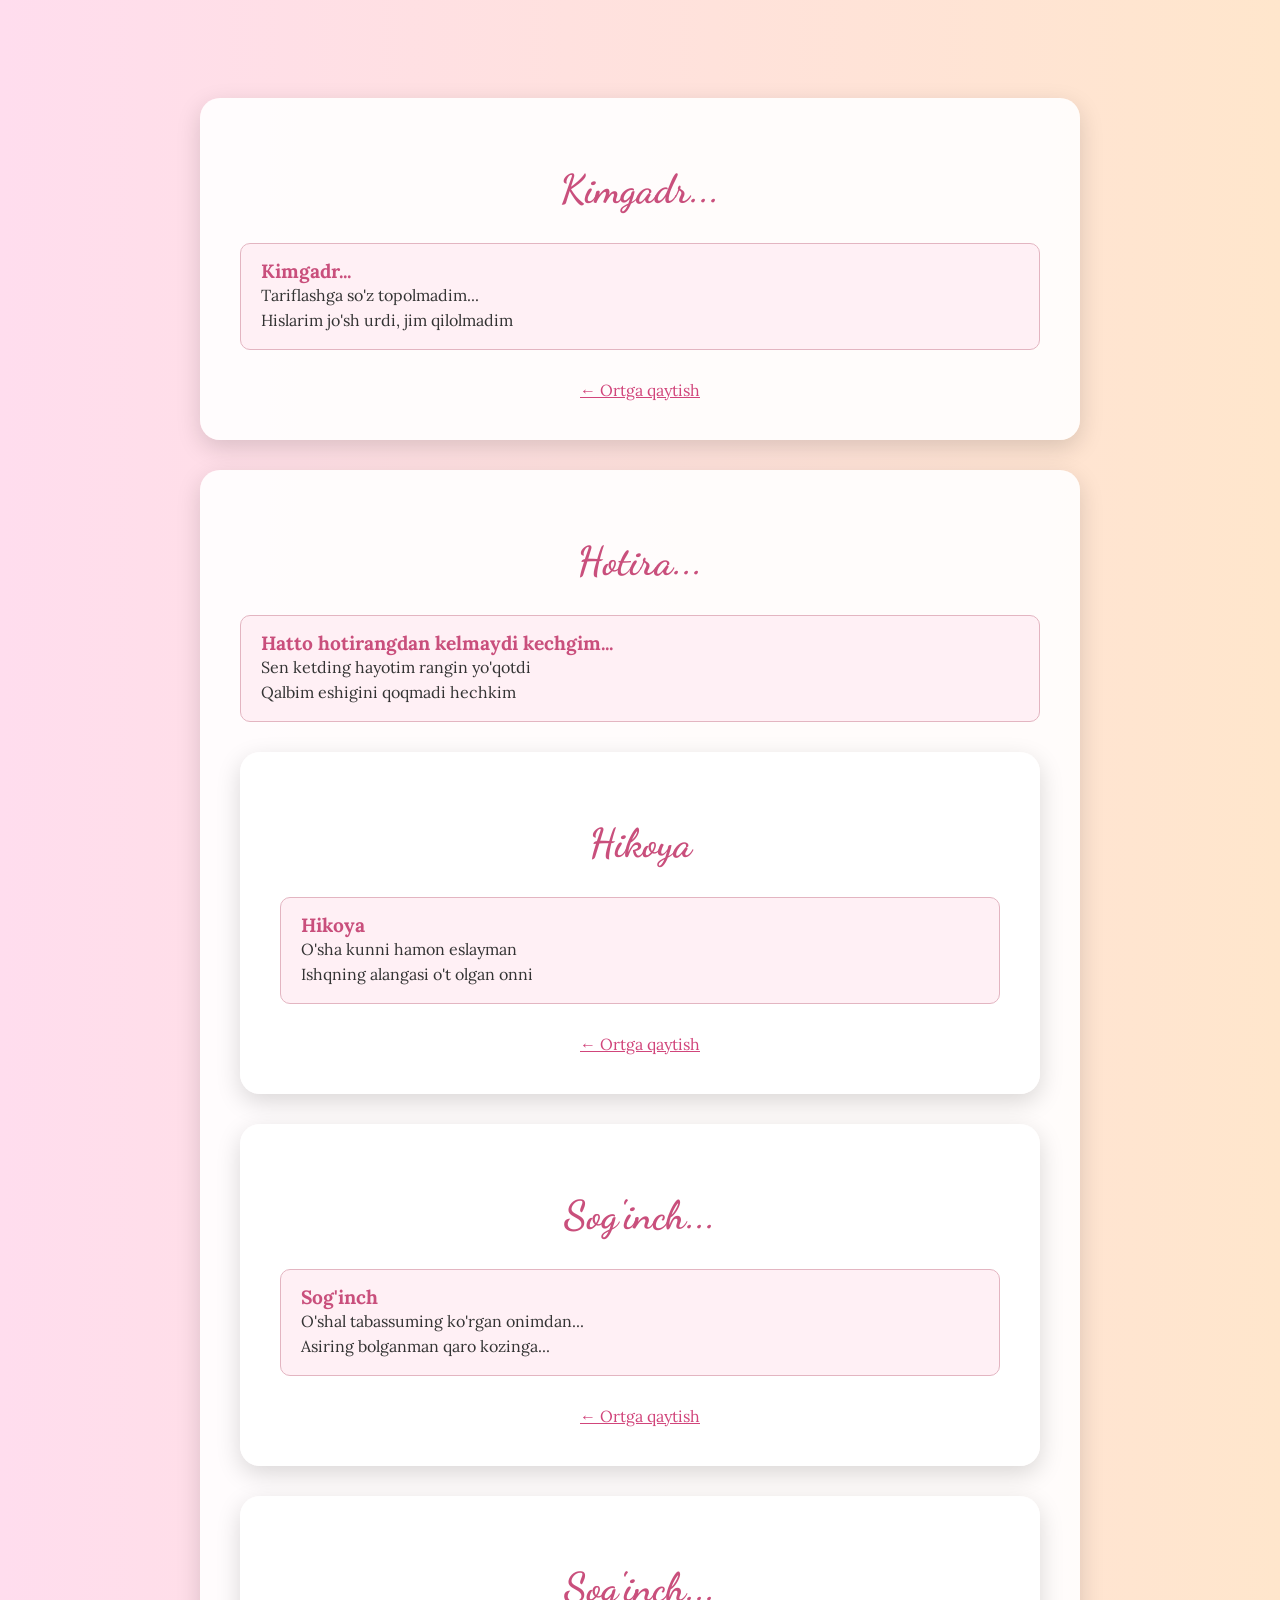
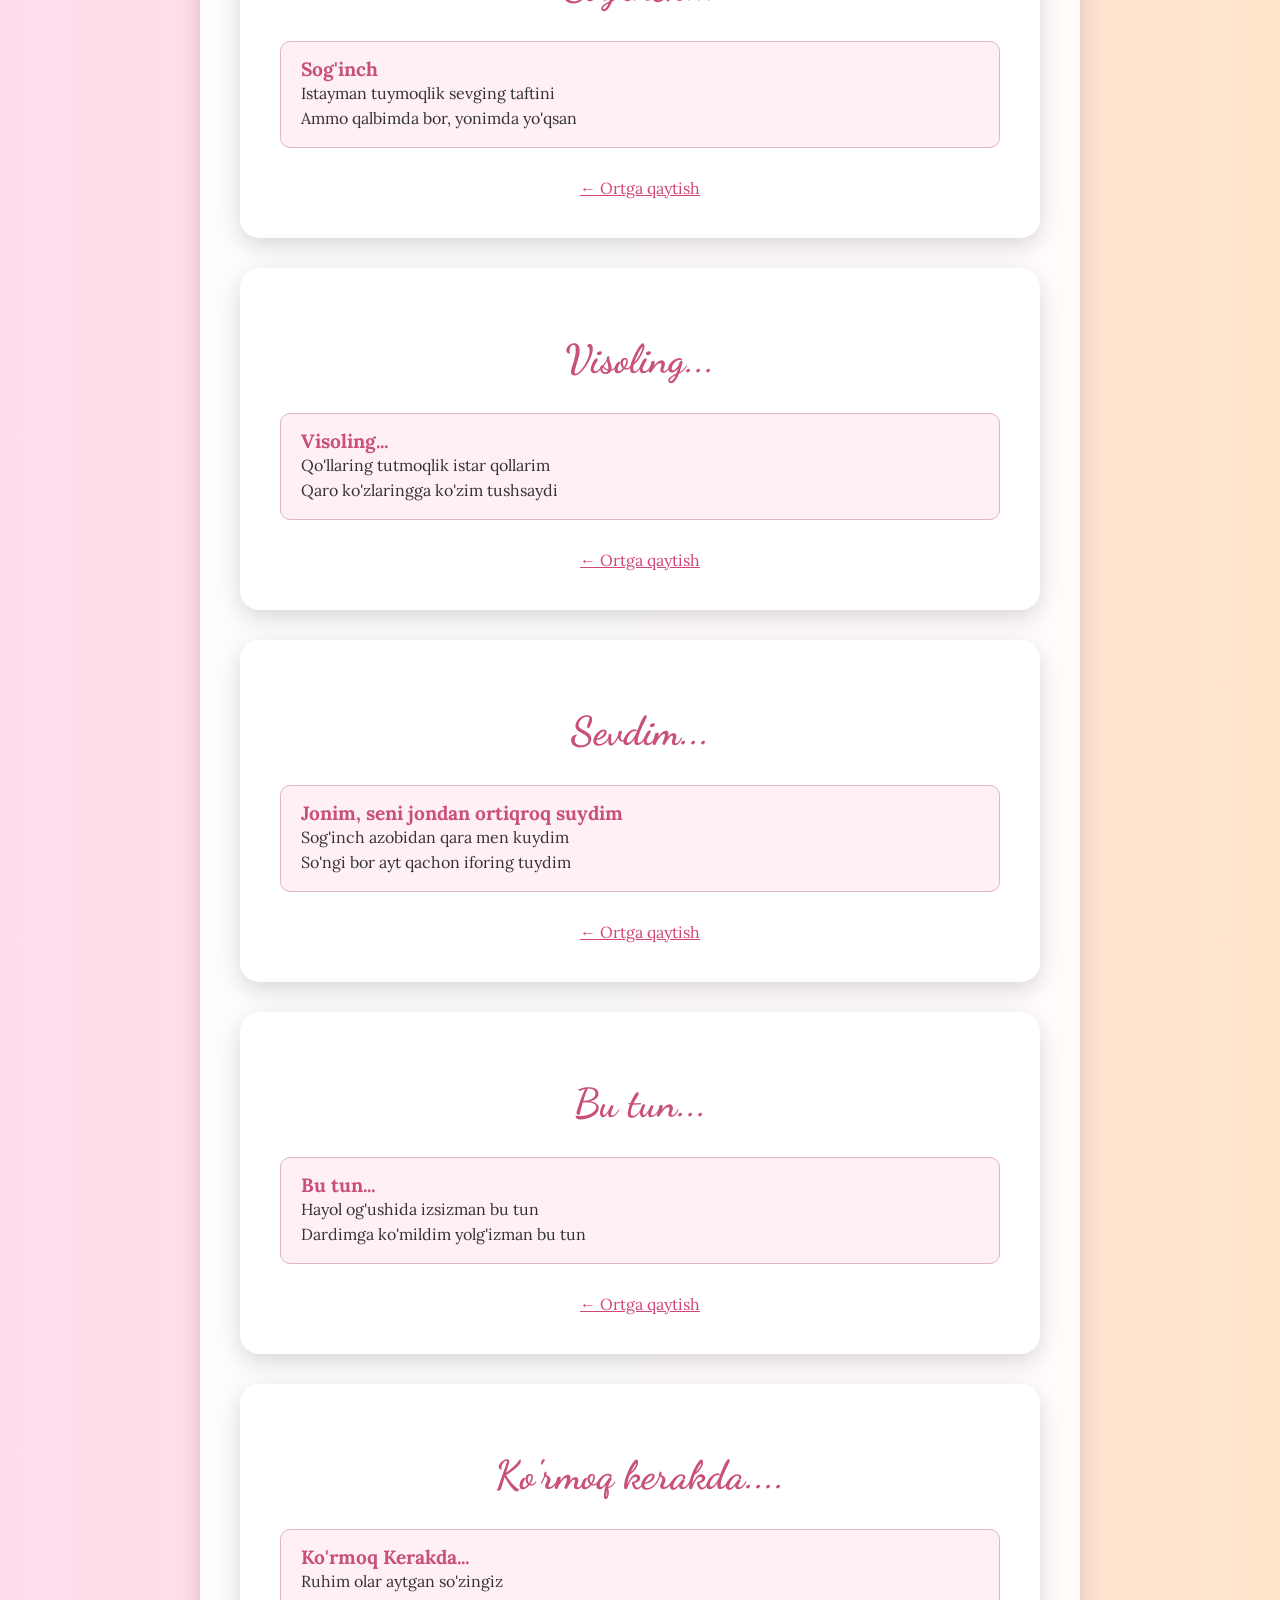
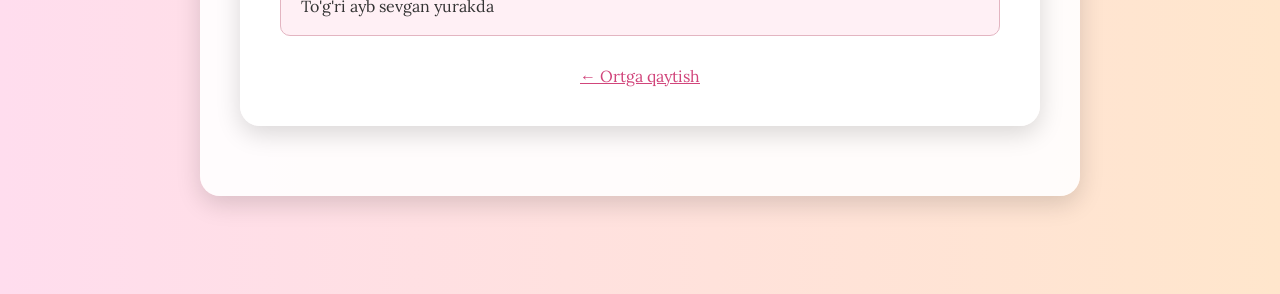
==== poems.html @ 34a09e5b "Add files via upload" ====
<!DOCTYPE html>
<html lang="uz">
<head>
  <meta charset="UTF-8">
  <meta name="viewport" content="width=device-width, initial-scale=1.0">
  <title>Ba'zi She’rlarim</title>
  <link href="https://fonts.googleapis.com/css2?family=Dancing+Script&family=Lora&display=swap" rel="stylesheet">
  <link rel="stylesheet" href="poems.css">
</head>
<body>
     <div class="poem-container">
    <h1>Kimgadr...</h1>

    <div class="poem" onclick="togglePoem(this)">
      <div class="poem-title">Kimgadr...</div>
      <div class="poem-preview">Tariflashga so'z topolmadim...<br>Hislarim jo'sh urdi, jim qilolmadim
</div>
      <div class="poem-full">
Tariflashga so'z topolmadim...
Hislarim jo'sh urdi, jim qilolmadim
Bir bora surating ko'rganda ko'zim
Visoling istadim, lek yetolmadim...

Gul yuzing haqida so'zlamoq uchun...
Bir gulni topmadim, go'zalroq sendan...
Sevgida bu qadar yonaman nechun...
Ishon, oshig'ing yo'q, yaxshiroq mendan...

Yuzingni hattoki yeldan qizg'ondim
Chunki chiroyingi tasvirlab bo'lmas
Surating ko'rdimu, ishqda to'lgondim
Garchi men o'lsam ham, bu sevgim o'lmas...

Ko'zlaring haqida gap ketganida...
Hechkim bilolmaydi holimni meni...
Chunki eng sodiq oshig'ing menman...
Chunki men uchun eng go'zal sensan...

Izladim tubini ko'zing dengizin
Ahr bunchalar ham manoli ko'zlar
Har narsa isbotlar, o'zing tengsizim
Mayin, maftunkor va mazmunli so'zlar...

Ko'zlarim tushmaydi o'zga ko'zlarga
Sababki asirman ko'zing qariga...
Tinglash istamasman o'zga so'zlarga
Sevgim sabab qalbim ko'ngan bariga...

Sen aslo so'rama "-Nega sevdingiz?"
Sababli sevgi bu chin ishq bo'lmaydi
Besabab firoqda yonmoqda ko'ngil
Aytdimku, o'lsam ham, sevgim o'lmaydi...
      </div>
    </div>

    <a href="index.html" class="back-link">← Ortga qaytish</a>
  </div>
    <div class="poem-container">
    <h1>Hotira...</h1>

   <div class="poem" onclick="togglePoem(this)">
      <div class="poem-title">Hatto hotirangdan kelmaydi kechgim...</div>
      <div class="poem-preview">Sen ketding hayotim rangin yo'qotdi<br>Qalbim eshigini qoqmadi hechkim</div>
      <div class="poem-full">
Sen ketding hayotim rangin yo'qotdi
Qalbim eshigini qoqmadi hechkim
Sensiz qalb huvillab muzladi, qotdi
Hatto hotirangdan kelmaydi kechgim

Har doim qiynardi birgina savol
Nega ketmoqliging oldin aytmading
So'ngi bor boshqacha qarab jilmayib
Quvonchla kuzattim, ammo qaytmading

Ahr qiyinmidi rostini aytmoq
Nega sir saqlading so'ngi ongacha
Imkonin topmading sen ortga qaytmoq
Kecha sensizlikda yondim tongacha

Agar bilganimda bemorligingni
Bunchalar g'aflatda qolmasdim gulim
Tunda og'riqlardan bedorligingni
O'ylasam yashamoq istamas dilim

Baribr bildimku nelar bo'lganin
Ko'zyoshla aytishdi titroqda barin
Aytishdi eng go'zal gulim so'lgani
Shunda bo'shliq bosdi yuragim qarin

Agar bilganimda bunday bo'lishin
Hayoting mehrga to'ldirmasmidim
Narsis gullaridek tezda so'lishing
Bilganimda balki so'ndirmasmidim

Qaniydi kelmasa umring oxiri
Sendan so'ng qalbimda hechkim bo'lmadi
Sensiz qurib ketti sevgim sohili
Sen o'lding lek qalbda sevgim o'lmadi

Senga qizil gullar yoqardi gulim...
Qara barchasini yodimga soldim
Yolgizlik qiynaydi sensizdir dilim
Nihoyat sen sevgan inson bo'loldim
Qabringga qo'ymoqqa atirgul oldim...
      </div>
    </div>

    

  <div class="poem-container">
    <h1>Hikoya</h1>

    <div class="poem" onclick="togglePoem(this)">
      <div class="poem-title">Hikoya</div>
      <div class="poem-preview">O'sha kunni hamon eslayman<br>Ishqning alangasi o't olgan onni
</div>
      <div class="poem-full">
--- Meeting ---

O'sha kunni hamon eslayman
Ishqning alangasi o't olgan onni
Ismingni eshitsam hamon titrayman
Huddiki qarashla olasan jonni

Eslayman ko'rganim birinchi marta
Ohista kelarding hayollar surib
Ruhimni jonimdan uzgansan sharta
Ham muzlab, yonganman joyimda turib

Bo'lgandim asiri shirin so'zlaring
Hayollar chalkashib o'zligim bilmay
Shunchalar go'zalmu qaro ko'zlaring
Yuragim sen deya so'zlardi tinmay

O'shanda sen menga birgina boqding
Tariflay olmayman tuygan hissimni
Birgina qarashla yuragim yoqding
Huddiki eritib toshday jisimni

Keyin o'tib ketding yonimdan asta
Titragan tanamni jim qilolmadim
Shu onda aylading sen meni hasta
Har qancha urundim lekn yurolmadim
Ortga qaradim-u lek topolmadim...

Biroq so'ng ko'rmadim ancha vaqt seni
Qidirdim, izladim lek topolmadim
Savollar qiynardi to'xtamay meni
Qalbimning eshigin hech yopolmadim

Tuyg'ular kuchaydi vaqt o'tgan sayin
Huddiki bu yurak emas meniki
Istardm tinglamoq ovozing mayin
Kelsang gar qalbimning qasri seniki

--- Dates ---

Uzoq vaqtlardan so'ng nihoyat ko'rdim
Shu lahza sevgiga va baxtga to'ldim 
Birdan menga qarab so'zlagan chog'ing
Bo'ldi tamomila seniki bo'ldim

Shundan so'ng boshlandi eng go'zal onlar
Huddiki qiziqmas vaqtdagi sonlar
Har safar sen bilan gaplashganimda
Hech kerak bolmasdi o'zga insonlar

Har safar sen bilan uchrashganimda
Ko'zlarim olmasdim nafis yuzingdan
Sen kulib boladek so'zlaganingda
Men sarmast bo'lar edim aytgan so'zingdan

--- Departure ---

Afsuski hislarim tasvirlolmayman
Juda go'zal edi, unutolmayman
Baxtli bolmasmiding men bilan gulim
Nega ketganingni hech tushunolmayman

Eslayman so'ngi bor ko'zimga qarab
Qaytmasman deb yurakka hanjaring sanchding
Men qoldim titroqla sababin so'rab
Sen bo'lsa yuragim ayovsiz yanchding

Ha hamon eslayman qanday yonganim
Ortingdan qo'llarim uzatganimni
Hech narsa deyolmay toshdek qolganim
Jimgina ketishing kuzatganimni

Sen ham his qildingmi nelar bo'lganin
So'zlaring ostida manoni tushunib
Ketgan oningdayoq o'lib bo'lganim
Ahir tugatdingku yuragim tilib

Ketar chog'ing aytgan so'zlaring
Yoshlaring tushardi yuzingdan asta
Alamdan yig'lardi qaro ko'zlaring
Qo'limda qolgandi gullarim dasta

Bilaman sen ham qiynalding ancha
Va lekn jilmayding menga baxt tilab
Hotiralar bor ayt ahr qancha
Sen kunduz kularding, tunlari yig'lab

--- End ---

Senga qizil gullar yoqardi gulim...
Qara barchasini yodimga soldim
Yolgizlik qiynaydi sensizdir dilim
Nihoyat sen sevgan inson bo'loldim
Qabringga qo'ymoqqa atirgul oldim...
      </div>
    </div>

    <a href="index.html" class="back-link">← Ortga qaytish</a>
  </div>

  <div class="poem-container">
    <h1>Sog'inch...</h1>

    <div class="poem" onclick="togglePoem(this)">
      <div class="poem-title">Sog'inch</div>
      <div class="poem-preview">O'shal tabassuming ko'rgan onimdan...<br>Asiring bolganman qaro kozinga...</div>
      <div class="poem-full">
O'shal tabassuming ko'rgan onimdan
Asiring bolganman qaro kozinga
Ishqning alangasi o'tdi jonimdan
Hozirchi muhtojman har bir so'zingga

Bunchalar oqko'ngil, hushro'y bo'lma-da
Jamoling tengsizdir oydek misoli
Gulyuzing naqadar tariflash mushkul
Huddiki o'zingsan baxtning timsoli

Bazida sherlarim o'zimga yoqmas
Chunki yashayabsan qalb makonimda
Bu nochor asiring o'zgaga boqmas
Shunchaki istayman bo'lgin yonimda
      </div>
    </div>

    <a href="index.html" class="back-link">← Ortga qaytish</a>
  </div>
 
  <div class="poem-container">
    <h1>Sog'inch...</h1>

    <div class="poem" onclick="togglePoem(this)">
      <div class="poem-title">Sog'inch</div>
      <div class="poem-preview">Istayman tuymoqlik sevging taftini<br>Ammo qalbimda bor, yonimda yo'qsan</div>
      <div class="poem-full">
Istayman tuymoqlik sevging taftini
Ammo qalbimda bor, yonimda yo'qsan
Qolmoqlik istayman ko'zing qarida
Hayolim sen bilan, ammo sen yo'qsan...

Qalbim taskin topmoq istar sen bilan
Ne qilishin bilmas sog'inch o'tganda
Qolmoq istamasmi qalbin men bilan...
Dard bilan yuragim kecha kutgandi...
      </div>
    </div>

    <a href="index.html" class="back-link">← Ortga qaytish</a>
  </div>
  
  <div class="poem-container">
    <h1>Visoling...</h1>

    <div class="poem" onclick="togglePoem(this)">
      <div class="poem-title">Visoling...</div>
      <div class="poem-preview">Qo'llaring tutmoqlik istar qollarim<br>Qaro ko'zlaringga ko'zim tushsaydi</div>
      <div class="poem-full">
Qo'llaring tutmoqlik istar qollarim
Qaro ko'zlaringga ko'zim tushsaydi
Qaniydi sen tomon eltsa yo'llarim
Go'zal visolingni ruhim qumsaydi

O'tgan gal korgandim ko'zlaring mehri
Ichimda hislarni tutib turolmay
Meni o'rab oldi sevgining sehri
Sendan o'zgasini qoldim ko'rolmay

Qolimdan ushlagan oningda meni
Ozligim bilmadim, aqlim yo'qotdim
Shundan buyon quchmoq istarman seni
Izlagan sevgimni men sendan topdim

Hayotim rangin yo'qotdi, kelgin
Qalbim eshigini qoqmadi hechkim 
Sensiz qalb muzlagan nigohingga zor 
Qalbimda yasharsan malikalardek 
Faqat yonimda bo'l ey go'zal dildor
      </div>
    </div>

    <a href="index.html" class="back-link">← Ortga qaytish</a>
  </div>
 
  <div class="poem-container">
    <h1>Sevdim...</h1>

    <div class="poem" onclick="togglePoem(this)">
      <div class="poem-title">Jonim, seni jondan ortiqroq suydim</div>
      <div class="poem-preview">Sog'inch azobidan qara men kuydim<br>So'ngi bor ayt qachon iforing tuydim</div>
      <div class="poem-full">
Sog'inch azobidan qara men kuydim
So'ngi bor ayt qachon iforing tuydim
Sevgingdan telba qalb isming takrorlab
Jonim, seni jondan ortiqroq suydim

Qaniyda eltsayu yo'llar sen tomon
Bugun visolingni qumsadim yomon
Qaro ko'zlaringga bir bor boqsaydim
O'zim kul bo'lmasdim, rangim-chi somon

Qalbimda hislarim yoqar jonimni
Ahir hayolimni hech tark etmading
Bir bor kormoqlikka bergum borimni
Yonimdan kettingu, mendan ketmading

Qo'llaring tutmoqlik istar qollarim
Qaro ko'zlaringga ko'zim tushsaydi
Qaniydi sen tomon eltsa yo'llarim
Go'zal visolingni ruhim qumsaydi

O'tgan gal korgandim ko'zlaring mehri
Ichimda hislarni tutib turolmay
Meni o'rab oldi sevgining sehri
Sendan o'zgasini qoldim ko'rolmay

Qolimdan ushlagan oningda meni
Ozligim bilmadim, aqlim yo'qotdim
Shundan buyon quchmoq istarman seni
Izlagan sevgimni men sendan topdim
      </div>
    </div>

    <a href="index.html" class="back-link">← Ortga qaytish</a>
  </div>

   <div class="poem-container">
    <h1>Bu tun...</h1>

    <div class="poem" onclick="togglePoem(this)">
      <div class="poem-title">Bu tun...</div>
      <div class="poem-preview">Hayol og'ushida izsizman bu tun<br>Dardimga ko'mildim yolg'izman bu tun</div>
      <div class="poem-full">
Hayol og'ushida izsizman bu tun
Dardimga ko'mildim yolg'izman bu tun
Ko'zlarim intizor yo'lingga boqdi
Ammo sen kelmading, sensizman bu tun

Baridan charchadim, sog'inchda yondim
Visoling istadim, kunlar to'lg'ondim
Meni ham sog'inib kutdingmi balki
Lek aslo kelmading, sensizman bu tun

Ko'rmoqlik istadim humor ko'zlaring
Tayyorman kezishga minglab chaqirim
Eshitmoq istadim mayin so'zlaring
Oshig'ing yol'gizdir, sensizman bu tun

Dardlarim aytsaydim qo'lingdan tutib
Senga suyansaydim bir bora bugun
Men senla qolsaydim barin unutib
Dardimla xonamda, yolg'izman bu tun
      </div>
    </div>

    <a href="index.html" class="back-link">← Ortga qaytish</a>
  </div>

  
  <div class="poem-container">
    <h1>Ko'rmoq kerakda....</h1>

   <div class="poem" onclick="togglePoem(this)">
      <div class="poem-title">Ko'rmoq Kerakda...</div>
      <div class="poem-preview">Ruhim olar aytgan so'zingiz<br>To'g'ri ayb sevgan yurakda</div>
      <div class="poem-full">
Ruhim olar aytgan so'zingiz
To'g'ri ayb sevgan yurakda
Xumor tutar qaro kozingiz
Netay ahir ko'rmoq kerakda...

Hayotim tutqazsam nafis qo'lingga
Meni ham o'zingday asrolarmiding
Jonimni to'shasam yugan yo'lingga
Sen ham sevdim deya takrorlarmiding

So'zlaring bolini istasam tatmoq
Balki rahm qilib so'zlarsan jonim
Senga osonmidi ishqim tutatmoq
Seningla aqlimdan ketdi hayolim

Jonim degan so'zing olar jonimni
Bunchalar tovlanma, yagonam, gulim
Tutib turolmayman hayajonimni
Bag'rimga bossamda, desam 'sevgilim'

Sog'inching o'tida to'lg'ondim yondim
Ne qilay ko'rmoqlik istaydi dilim
Hatto nafasingni yeldan qizg'ondim
Qulog'inga sevdim deb aytsaydi tilim🌚
      </div>
    </div>


    
    <a href="index.html" class="back-link">← Ortga qaytish</a>
  </div>


  
  <script>
    function togglePoem(el) {
      const full = el.querySelector(".poem-full");
      full.style.display = full.style.display === "block" ? "none" : "block";
    }
  </script>
</body>
</html>
---- poems.css ----
/* poems.css */
body {
  font-family: 'Lora', serif;
  background: linear-gradient(to right, #ffddee, #ffe6cc);
  padding: 60px 20px;
  color: #333;
}
html {
  scroll-behavior: smooth;
}


.poem-container {
  max-width: 800px;
  background: rgba(255,255,255,0.9);
  margin: 30px auto; /* <-- space between containers */
  padding: 40px;
  border-radius: 20px;
  box-shadow: 0 8px 24px rgba(0,0,0,0.15);
}

h1 {
  font-family: 'Dancing Script', cursive;
  text-align: center;
  color: #c94f7c;
  font-size: 2.5rem;
  margin-bottom: 30px;
}

.poem {
  margin-bottom: 20px;
  cursor: pointer;
  border: 1px solid #e3b5c1;
  border-radius: 10px;
  padding: 15px 20px;
  background-color: #fff0f5;
  transition: background-color 0.3s;
}

.poem:hover {
  background-color: #fff2f6;
}

.poem-title {
  font-weight: bold;
  color: #c94f7c;
  font-size: 1.2rem;
}

.poem-preview,
.poem-full {
  font-size: 1rem;
  line-height: 1.6;
  white-space: pre-line;
}

.poem-full {
  display: none;
  margin-top: 10px;
}

a.back-link {
  display: block;
  text-align: center;
  margin-top: 30px;
  font-size: 1rem;
  color: #d1457b;
  text-decoration: underline;
}
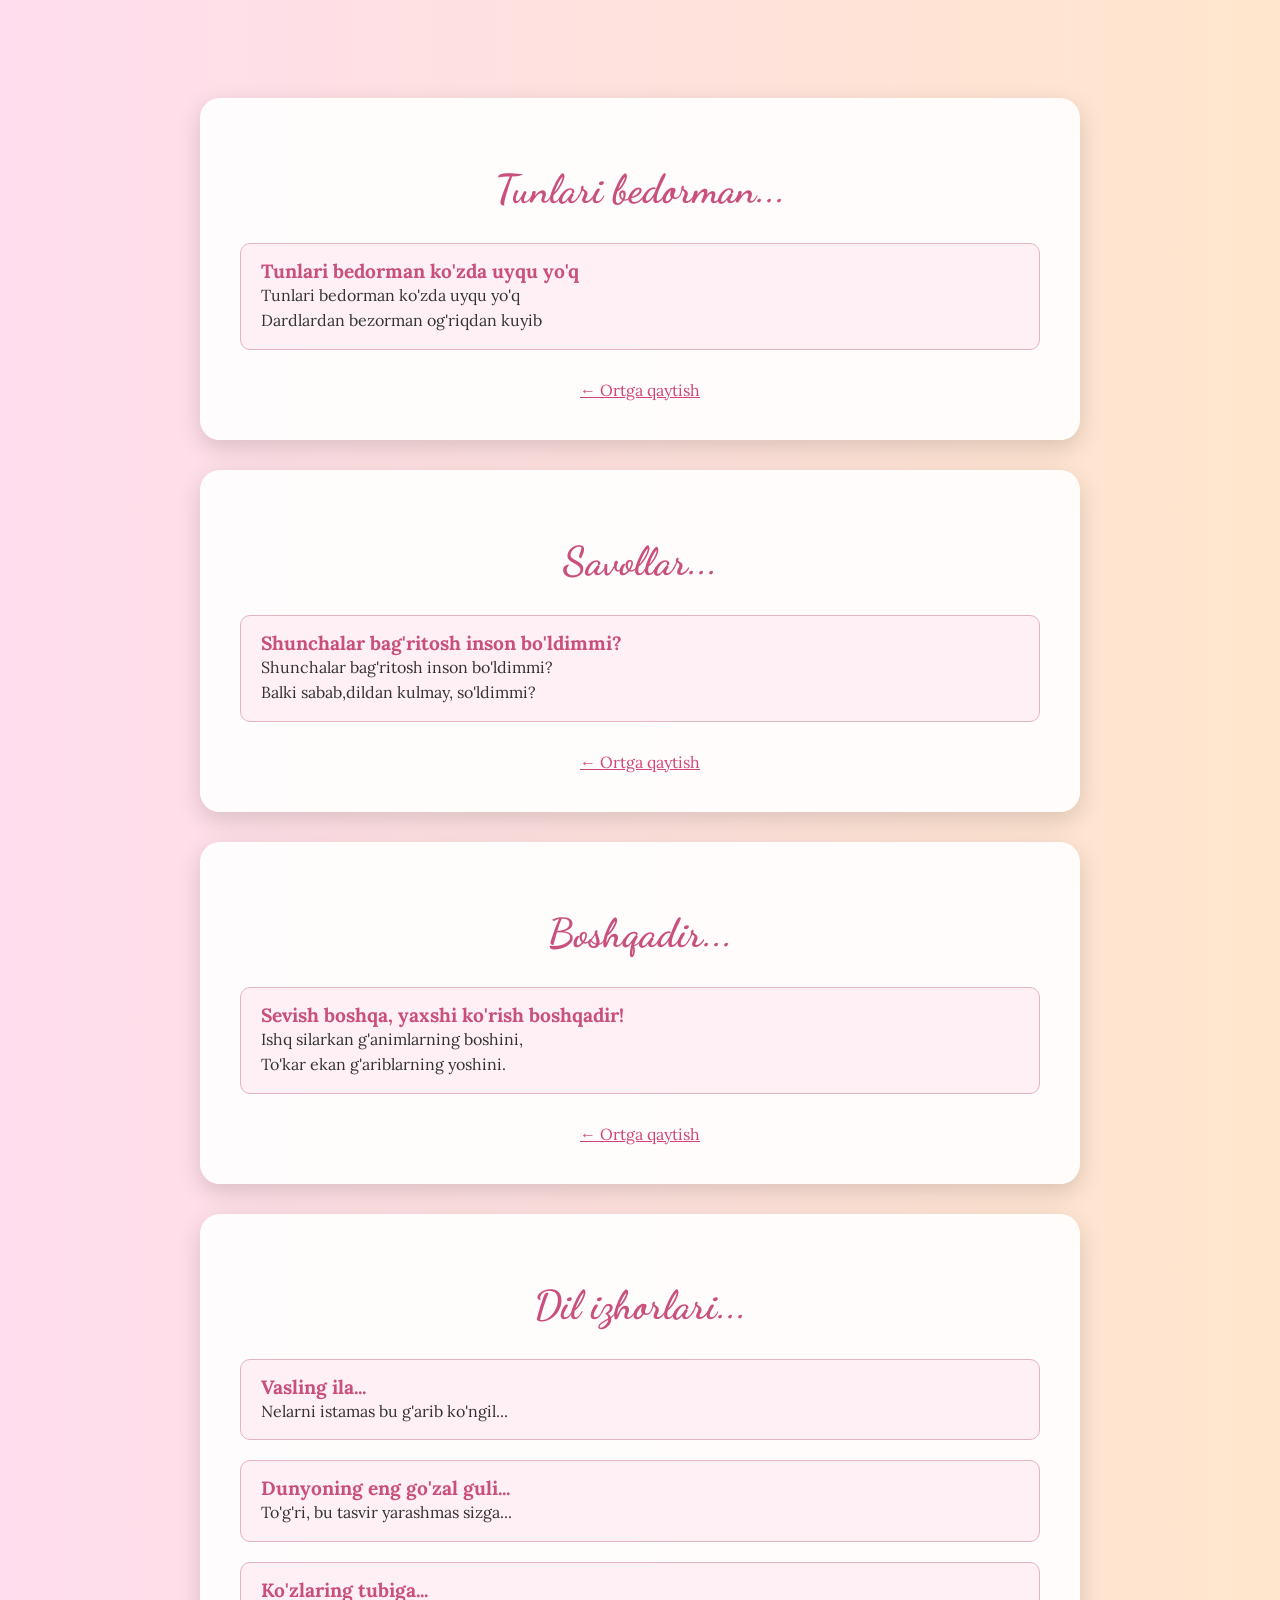
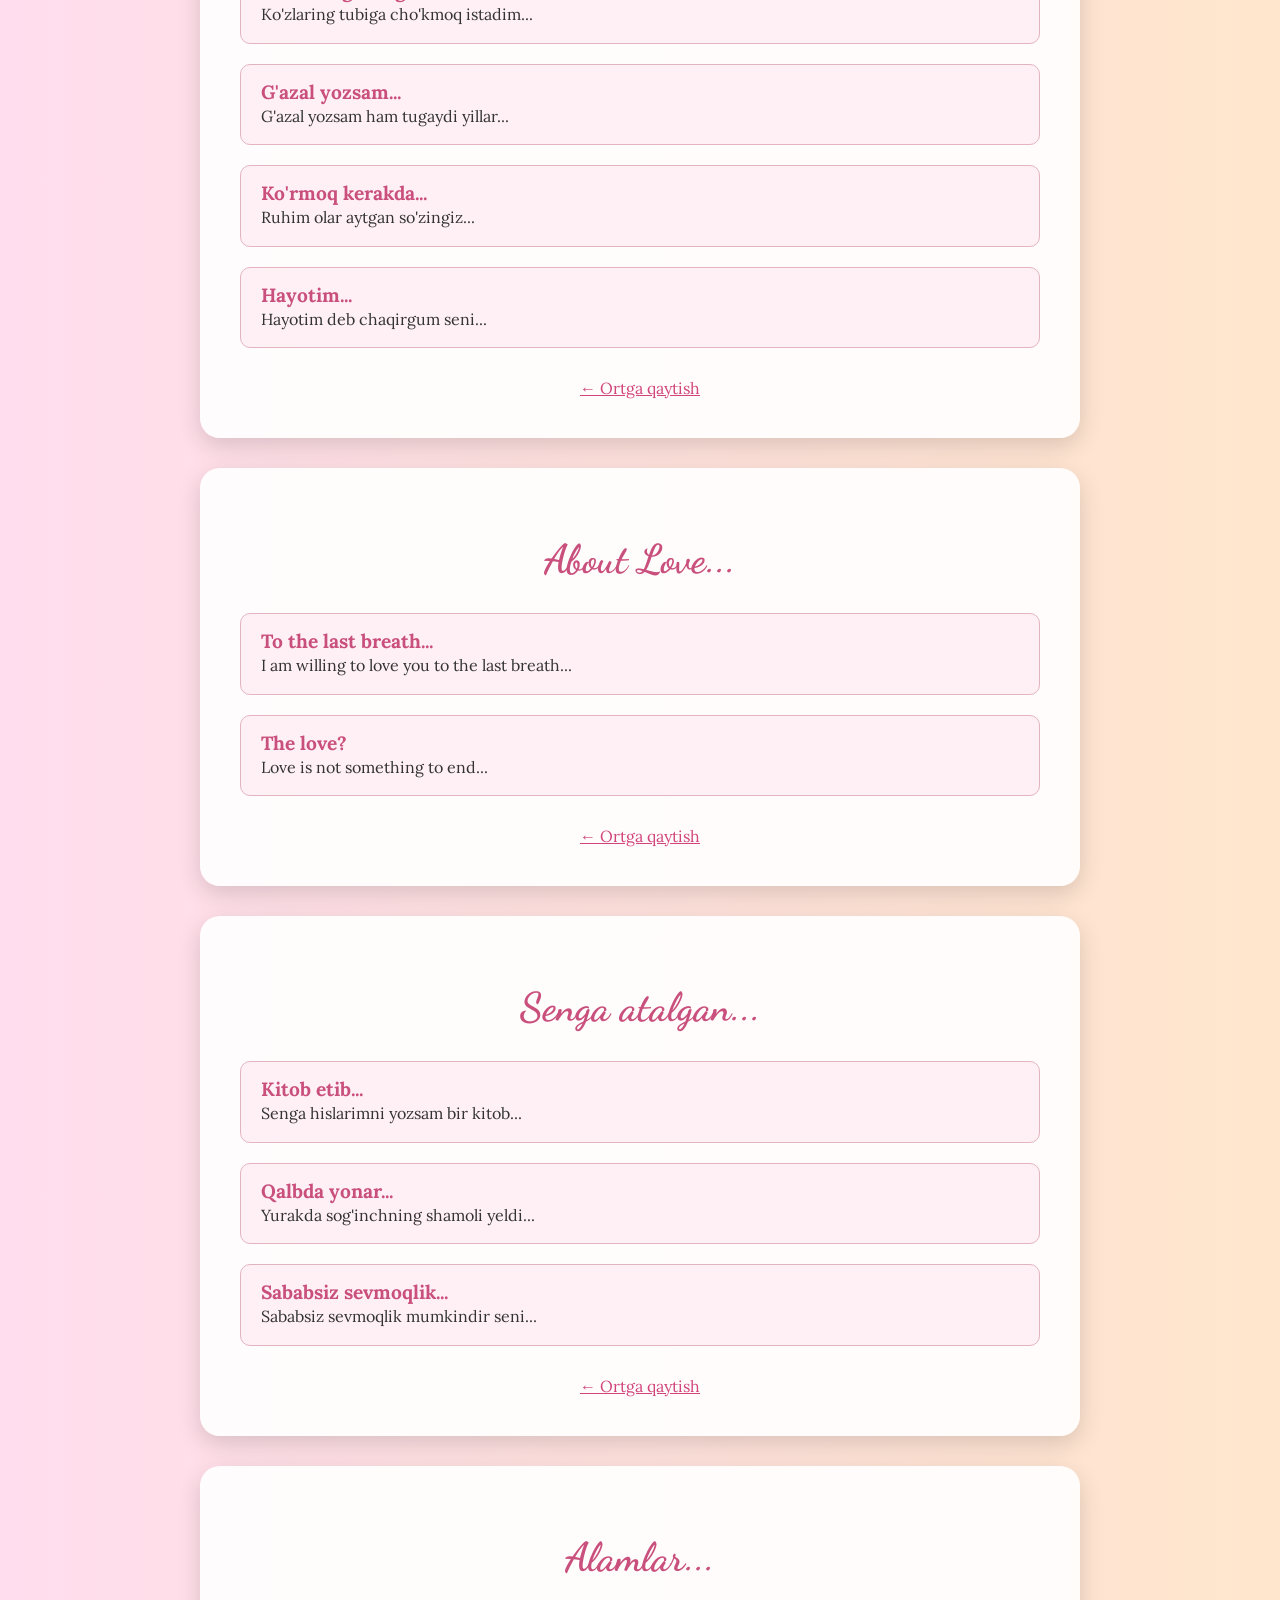
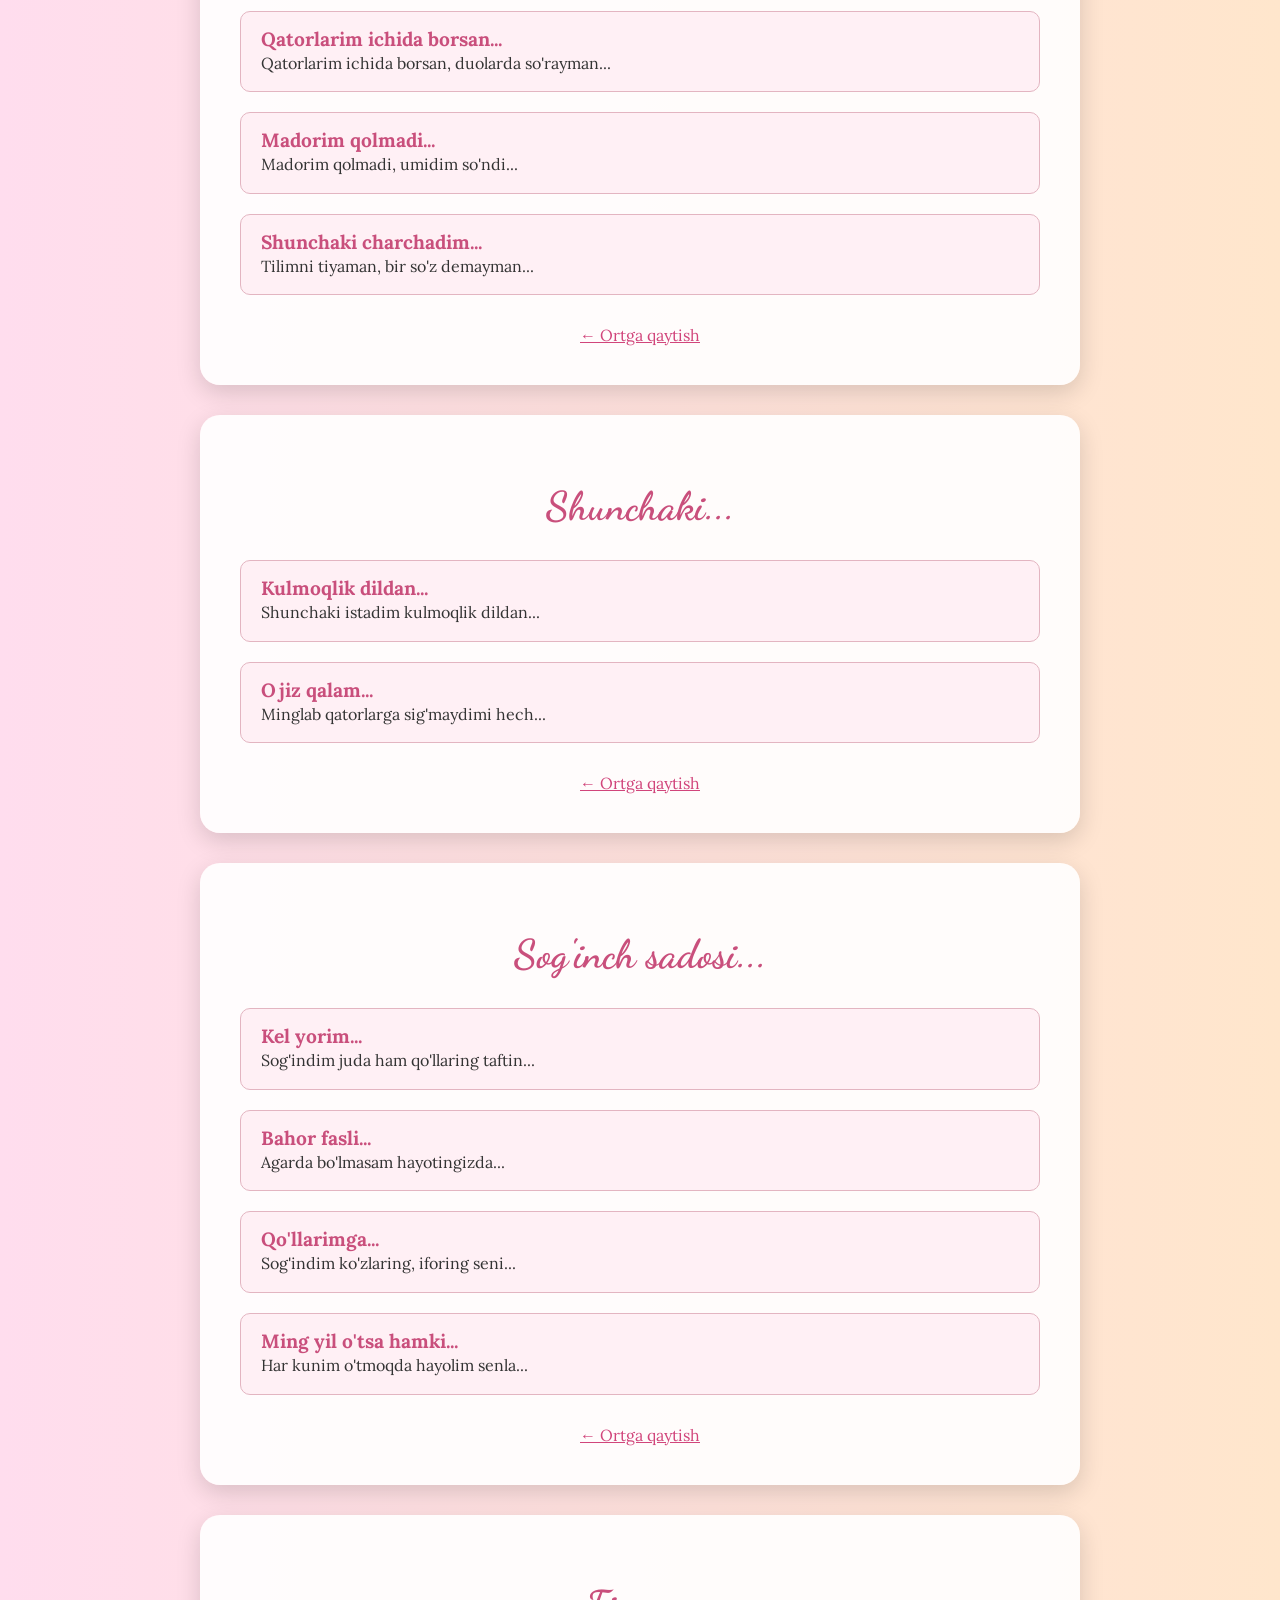
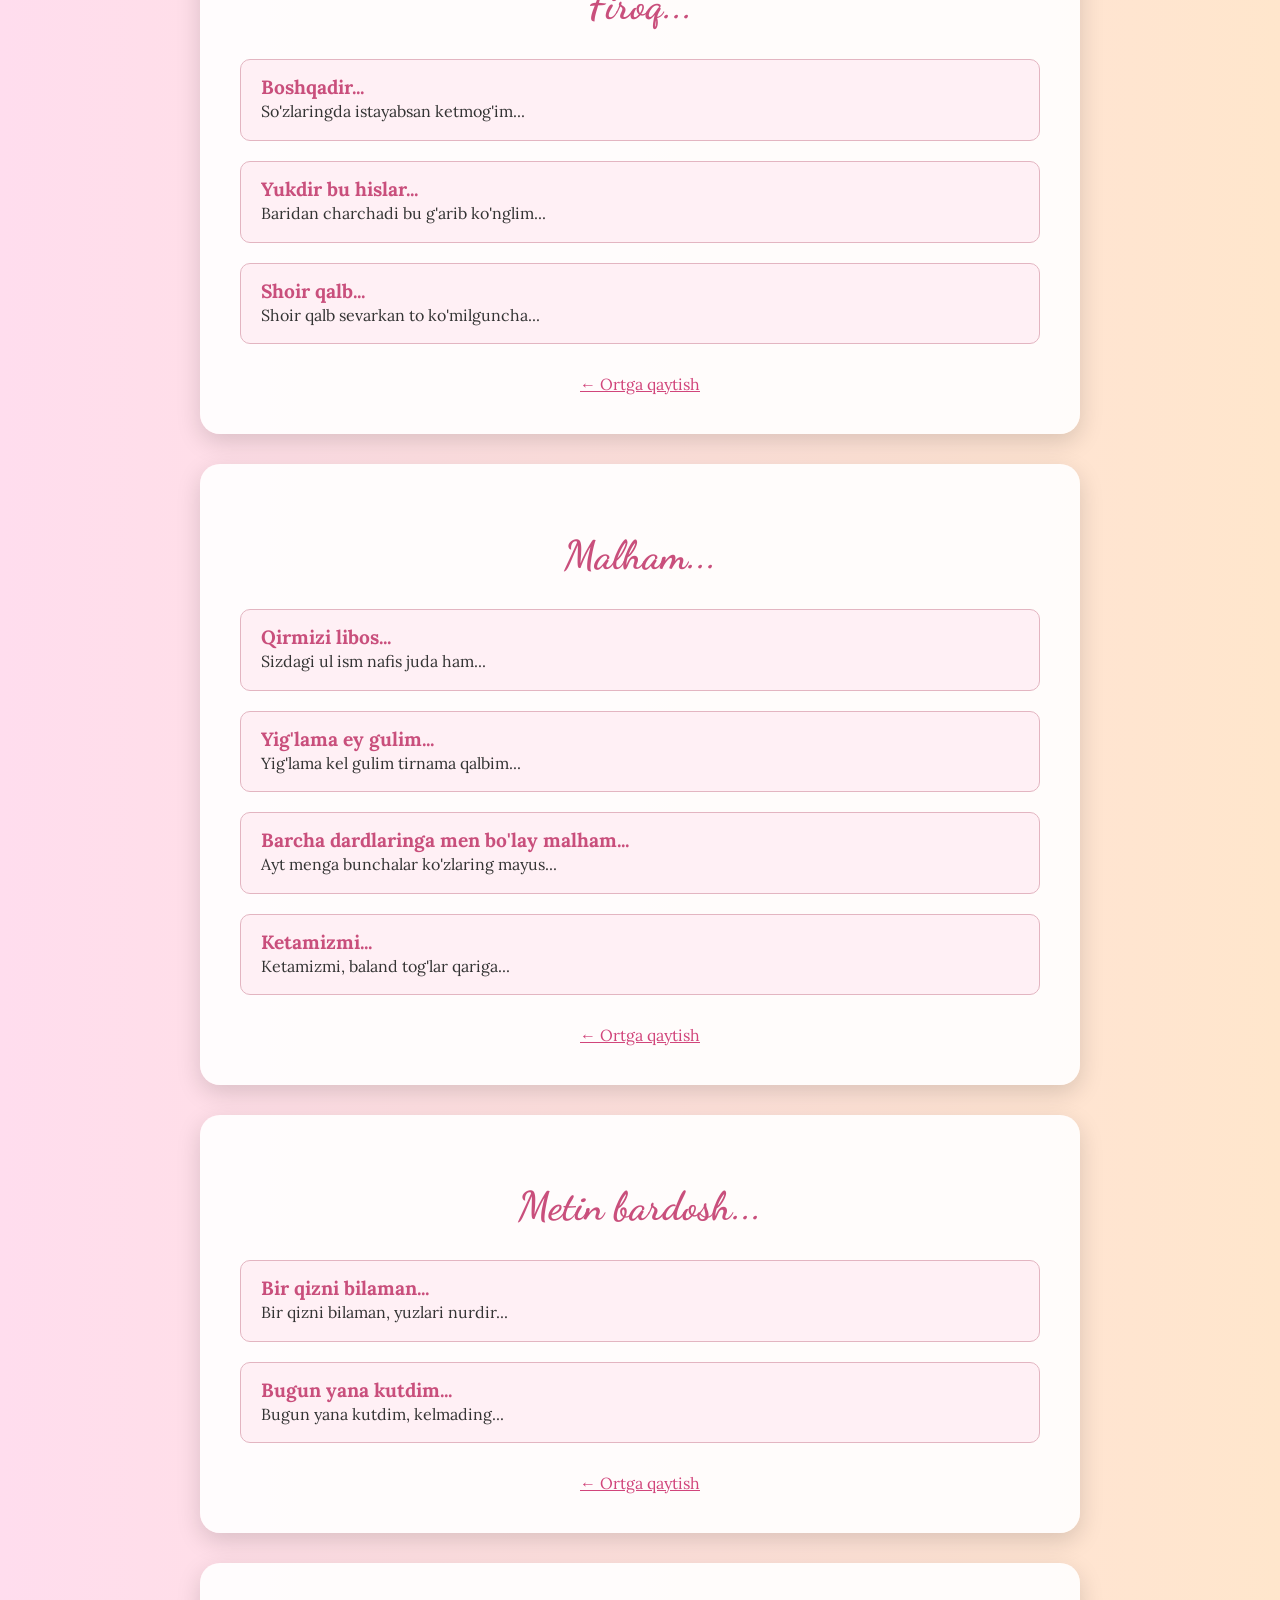
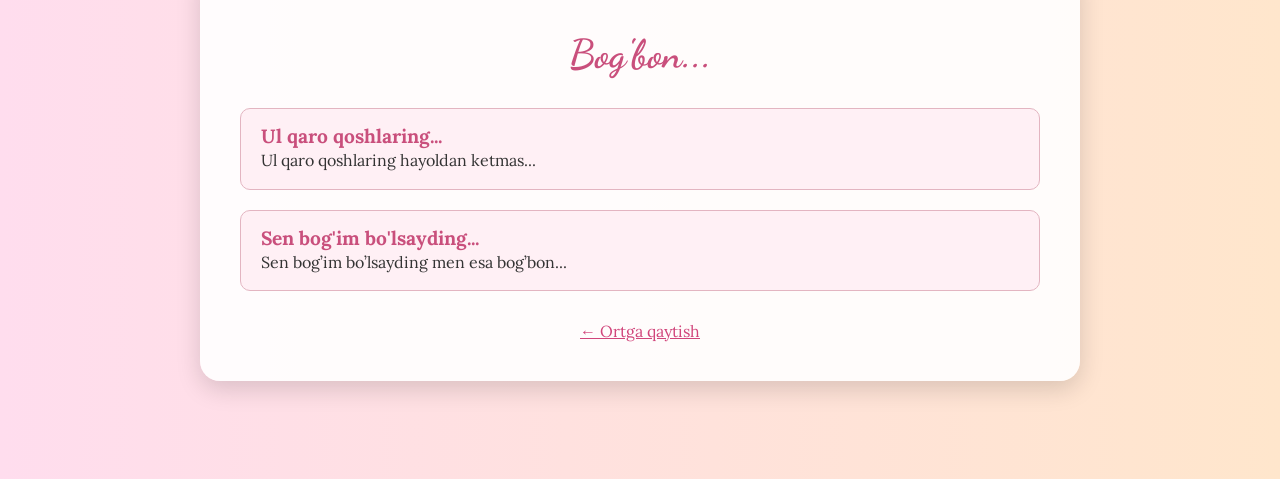
==== commit 8f88e998: "Update poems.html" ====
--- a/poems.html
+++ b/poems.html
@@ -3,381 +3,242 @@
 <head>
   <meta charset="UTF-8">
   <meta name="viewport" content="width=device-width, initial-scale=1.0">
-  <title>Ba'zi She’rlarim</title>
+  <title>She’rlarim...</title>
   <link href="https://fonts.googleapis.com/css2?family=Dancing+Script&family=Lora&display=swap" rel="stylesheet">
   <link rel="stylesheet" href="poems.css">
 </head>
 <body>
-     <div class="poem-container">
-    <h1>Kimgadr...</h1>
-
-    <div class="poem" onclick="togglePoem(this)">
-      <div class="poem-title">Kimgadr...</div>
-      <div class="poem-preview">Tariflashga so'z topolmadim...<br>Hislarim jo'sh urdi, jim qilolmadim
-</div>
-      <div class="poem-full">
-Tariflashga so'z topolmadim...
-Hislarim jo'sh urdi, jim qilolmadim
-Bir bora surating ko'rganda ko'zim
-Visoling istadim, lek yetolmadim...
-
-Gul yuzing haqida so'zlamoq uchun...
-Bir gulni topmadim, go'zalroq sendan...
-Sevgida bu qadar yonaman nechun...
-Ishon, oshig'ing yo'q, yaxshiroq mendan...
-
-Yuzingni hattoki yeldan qizg'ondim
-Chunki chiroyingi tasvirlab bo'lmas
-Surating ko'rdimu, ishqda to'lgondim
-Garchi men o'lsam ham, bu sevgim o'lmas...
-
-Ko'zlaring haqida gap ketganida...
-Hechkim bilolmaydi holimni meni...
-Chunki eng sodiq oshig'ing menman...
-Chunki men uchun eng go'zal sensan...
-
-Izladim tubini ko'zing dengizin
-Ahr bunchalar ham manoli ko'zlar
-Har narsa isbotlar, o'zing tengsizim
-Mayin, maftunkor va mazmunli so'zlar...
-
-Ko'zlarim tushmaydi o'zga ko'zlarga
-Sababki asirman ko'zing qariga...
-Tinglash istamasman o'zga so'zlarga
-Sevgim sabab qalbim ko'ngan bariga...
-
-Sen aslo so'rama "-Nega sevdingiz?"
-Sababli sevgi bu chin ishq bo'lmaydi
-Besabab firoqda yonmoqda ko'ngil
-Aytdimku, o'lsam ham, sevgim o'lmaydi...
-      </div>
-    </div>
-
-    <a href="index.html" class="back-link">← Ortga qaytish</a>
-  </div>
-    <div class="poem-container">
-    <h1>Hotira...</h1>
-
-   <div class="poem" onclick="togglePoem(this)">
-      <div class="poem-title">Hatto hotirangdan kelmaydi kechgim...</div>
-      <div class="poem-preview">Sen ketding hayotim rangin yo'qotdi<br>Qalbim eshigini qoqmadi hechkim</div>
-      <div class="poem-full">
-Sen ketding hayotim rangin yo'qotdi
-Qalbim eshigini qoqmadi hechkim
-Sensiz qalb huvillab muzladi, qotdi
-Hatto hotirangdan kelmaydi kechgim
-
-Har doim qiynardi birgina savol
-Nega ketmoqliging oldin aytmading
-So'ngi bor boshqacha qarab jilmayib
-Quvonchla kuzattim, ammo qaytmading
-
-Ahr qiyinmidi rostini aytmoq
-Nega sir saqlading so'ngi ongacha
-Imkonin topmading sen ortga qaytmoq
-Kecha sensizlikda yondim tongacha
-
-Agar bilganimda bemorligingni
-Bunchalar g'aflatda qolmasdim gulim
-Tunda og'riqlardan bedorligingni
-O'ylasam yashamoq istamas dilim
-
-Baribr bildimku nelar bo'lganin
-Ko'zyoshla aytishdi titroqda barin
-Aytishdi eng go'zal gulim so'lgani
-Shunda bo'shliq bosdi yuragim qarin
-
-Agar bilganimda bunday bo'lishin
-Hayoting mehrga to'ldirmasmidim
-Narsis gullaridek tezda so'lishing
-Bilganimda balki so'ndirmasmidim
-
-Qaniydi kelmasa umring oxiri
-Sendan so'ng qalbimda hechkim bo'lmadi
-Sensiz qurib ketti sevgim sohili
-Sen o'lding lek qalbda sevgim o'lmadi
-
-Senga qizil gullar yoqardi gulim...
-Qara barchasini yodimga soldim
-Yolgizlik qiynaydi sensizdir dilim
-Nihoyat sen sevgan inson bo'loldim
-Qabringga qo'ymoqqa atirgul oldim...
-      </div>
-    </div>
-
-    
-
-  <div class="poem-container">
-    <h1>Hikoya</h1>
-
-    <div class="poem" onclick="togglePoem(this)">
-      <div class="poem-title">Hikoya</div>
-      <div class="poem-preview">O'sha kunni hamon eslayman<br>Ishqning alangasi o't olgan onni
-</div>
-      <div class="poem-full">
---- Meeting ---
-
-O'sha kunni hamon eslayman
-Ishqning alangasi o't olgan onni
-Ismingni eshitsam hamon titrayman
-Huddiki qarashla olasan jonni
-
-Eslayman ko'rganim birinchi marta
-Ohista kelarding hayollar surib
-Ruhimni jonimdan uzgansan sharta
-Ham muzlab, yonganman joyimda turib
-
-Bo'lgandim asiri shirin so'zlaring
-Hayollar chalkashib o'zligim bilmay
-Shunchalar go'zalmu qaro ko'zlaring
-Yuragim sen deya so'zlardi tinmay
-
-O'shanda sen menga birgina boqding
-Tariflay olmayman tuygan hissimni
-Birgina qarashla yuragim yoqding
-Huddiki eritib toshday jisimni
-
-Keyin o'tib ketding yonimdan asta
-Titragan tanamni jim qilolmadim
-Shu onda aylading sen meni hasta
-Har qancha urundim lekn yurolmadim
-Ortga qaradim-u lek topolmadim...
-
-Biroq so'ng ko'rmadim ancha vaqt seni
-Qidirdim, izladim lek topolmadim
-Savollar qiynardi to'xtamay meni
-Qalbimning eshigin hech yopolmadim
-
-Tuyg'ular kuchaydi vaqt o'tgan sayin
-Huddiki bu yurak emas meniki
-Istardm tinglamoq ovozing mayin
-Kelsang gar qalbimning qasri seniki
-
---- Dates ---
-
-Uzoq vaqtlardan so'ng nihoyat ko'rdim
-Shu lahza sevgiga va baxtga to'ldim 
-Birdan menga qarab so'zlagan chog'ing
-Bo'ldi tamomila seniki bo'ldim
-
-Shundan so'ng boshlandi eng go'zal onlar
-Huddiki qiziqmas vaqtdagi sonlar
-Har safar sen bilan gaplashganimda
-Hech kerak bolmasdi o'zga insonlar
-
-Har safar sen bilan uchrashganimda
-Ko'zlarim olmasdim nafis yuzingdan
-Sen kulib boladek so'zlaganingda
-Men sarmast bo'lar edim aytgan so'zingdan
-
---- Departure ---
-
-Afsuski hislarim tasvirlolmayman
-Juda go'zal edi, unutolmayman
-Baxtli bolmasmiding men bilan gulim
-Nega ketganingni hech tushunolmayman
-
-Eslayman so'ngi bor ko'zimga qarab
-Qaytmasman deb yurakka hanjaring sanchding
-Men qoldim titroqla sababin so'rab
-Sen bo'lsa yuragim ayovsiz yanchding
-
-Ha hamon eslayman qanday yonganim
-Ortingdan qo'llarim uzatganimni
-Hech narsa deyolmay toshdek qolganim
-Jimgina ketishing kuzatganimni
-
-Sen ham his qildingmi nelar bo'lganin
-So'zlaring ostida manoni tushunib
-Ketgan oningdayoq o'lib bo'lganim
-Ahir tugatdingku yuragim tilib
-
-Ketar chog'ing aytgan so'zlaring
-Yoshlaring tushardi yuzingdan asta
-Alamdan yig'lardi qaro ko'zlaring
-Qo'limda qolgandi gullarim dasta
-
-Bilaman sen ham qiynalding ancha
-Va lekn jilmayding menga baxt tilab
-Hotiralar bor ayt ahr qancha
-Sen kunduz kularding, tunlari yig'lab
-
---- End ---
-
-Senga qizil gullar yoqardi gulim...
-Qara barchasini yodimga soldim
-Yolgizlik qiynaydi sensizdir dilim
-Nihoyat sen sevgan inson bo'loldim
-Qabringga qo'ymoqqa atirgul oldim...
-      </div>
-    </div>
-
-    <a href="index.html" class="back-link">← Ortga qaytish</a>
-  </div>
-
-  <div class="poem-container">
-    <h1>Sog'inch...</h1>
-
-    <div class="poem" onclick="togglePoem(this)">
-      <div class="poem-title">Sog'inch</div>
-      <div class="poem-preview">O'shal tabassuming ko'rgan onimdan...<br>Asiring bolganman qaro kozinga...</div>
-      <div class="poem-full">
-O'shal tabassuming ko'rgan onimdan
-Asiring bolganman qaro kozinga
-Ishqning alangasi o'tdi jonimdan
-Hozirchi muhtojman har bir so'zingga
-
-Bunchalar oqko'ngil, hushro'y bo'lma-da
-Jamoling tengsizdir oydek misoli
-Gulyuzing naqadar tariflash mushkul
-Huddiki o'zingsan baxtning timsoli
-
-Bazida sherlarim o'zimga yoqmas
-Chunki yashayabsan qalb makonimda
-Bu nochor asiring o'zgaga boqmas
-Shunchaki istayman bo'lgin yonimda
-      </div>
-    </div>
-
-    <a href="index.html" class="back-link">← Ortga qaytish</a>
-  </div>
- 
-  <div class="poem-container">
-    <h1>Sog'inch...</h1>
-
-    <div class="poem" onclick="togglePoem(this)">
-      <div class="poem-title">Sog'inch</div>
-      <div class="poem-preview">Istayman tuymoqlik sevging taftini<br>Ammo qalbimda bor, yonimda yo'qsan</div>
-      <div class="poem-full">
-Istayman tuymoqlik sevging taftini
-Ammo qalbimda bor, yonimda yo'qsan
-Qolmoqlik istayman ko'zing qarida
-Hayolim sen bilan, ammo sen yo'qsan...
-
-Qalbim taskin topmoq istar sen bilan
-Ne qilishin bilmas sog'inch o'tganda
-Qolmoq istamasmi qalbin men bilan...
-Dard bilan yuragim kecha kutgandi...
-      </div>
-    </div>
-
-    <a href="index.html" class="back-link">← Ortga qaytish</a>
-  </div>
-  
-  <div class="poem-container">
-    <h1>Visoling...</h1>
-
-    <div class="poem" onclick="togglePoem(this)">
-      <div class="poem-title">Visoling...</div>
-      <div class="poem-preview">Qo'llaring tutmoqlik istar qollarim<br>Qaro ko'zlaringga ko'zim tushsaydi</div>
-      <div class="poem-full">
-Qo'llaring tutmoqlik istar qollarim
-Qaro ko'zlaringga ko'zim tushsaydi
-Qaniydi sen tomon eltsa yo'llarim
-Go'zal visolingni ruhim qumsaydi
-
-O'tgan gal korgandim ko'zlaring mehri
-Ichimda hislarni tutib turolmay
-Meni o'rab oldi sevgining sehri
-Sendan o'zgasini qoldim ko'rolmay
-
-Qolimdan ushlagan oningda meni
-Ozligim bilmadim, aqlim yo'qotdim
-Shundan buyon quchmoq istarman seni
-Izlagan sevgimni men sendan topdim
-
-Hayotim rangin yo'qotdi, kelgin
-Qalbim eshigini qoqmadi hechkim 
-Sensiz qalb muzlagan nigohingga zor 
-Qalbimda yasharsan malikalardek 
-Faqat yonimda bo'l ey go'zal dildor
-      </div>
-    </div>
-
-    <a href="index.html" class="back-link">← Ortga qaytish</a>
-  </div>
- 
-  <div class="poem-container">
-    <h1>Sevdim...</h1>
-
-    <div class="poem" onclick="togglePoem(this)">
-      <div class="poem-title">Jonim, seni jondan ortiqroq suydim</div>
-      <div class="poem-preview">Sog'inch azobidan qara men kuydim<br>So'ngi bor ayt qachon iforing tuydim</div>
-      <div class="poem-full">
-Sog'inch azobidan qara men kuydim
-So'ngi bor ayt qachon iforing tuydim
-Sevgingdan telba qalb isming takrorlab
-Jonim, seni jondan ortiqroq suydim
-
-Qaniyda eltsayu yo'llar sen tomon
-Bugun visolingni qumsadim yomon
-Qaro ko'zlaringga bir bor boqsaydim
-O'zim kul bo'lmasdim, rangim-chi somon
-
-Qalbimda hislarim yoqar jonimni
-Ahir hayolimni hech tark etmading
-Bir bor kormoqlikka bergum borimni
-Yonimdan kettingu, mendan ketmading
-
-Qo'llaring tutmoqlik istar qollarim
-Qaro ko'zlaringga ko'zim tushsaydi
-Qaniydi sen tomon eltsa yo'llarim
-Go'zal visolingni ruhim qumsaydi
-
-O'tgan gal korgandim ko'zlaring mehri
-Ichimda hislarni tutib turolmay
-Meni o'rab oldi sevgining sehri
-Sendan o'zgasini qoldim ko'rolmay
-
-Qolimdan ushlagan oningda meni
-Ozligim bilmadim, aqlim yo'qotdim
-Shundan buyon quchmoq istarman seni
-Izlagan sevgimni men sendan topdim
-      </div>
-    </div>
-
-    <a href="index.html" class="back-link">← Ortga qaytish</a>
-  </div>
-
-   <div class="poem-container">
-    <h1>Bu tun...</h1>
-
-    <div class="poem" onclick="togglePoem(this)">
-      <div class="poem-title">Bu tun...</div>
-      <div class="poem-preview">Hayol og'ushida izsizman bu tun<br>Dardimga ko'mildim yolg'izman bu tun</div>
-      <div class="poem-full">
-Hayol og'ushida izsizman bu tun
-Dardimga ko'mildim yolg'izman bu tun
-Ko'zlarim intizor yo'lingga boqdi
-Ammo sen kelmading, sensizman bu tun
-
-Baridan charchadim, sog'inchda yondim
-Visoling istadim, kunlar to'lg'ondim
-Meni ham sog'inib kutdingmi balki
-Lek aslo kelmading, sensizman bu tun
-
-Ko'rmoqlik istadim humor ko'zlaring
-Tayyorman kezishga minglab chaqirim
-Eshitmoq istadim mayin so'zlaring
-Oshig'ing yol'gizdir, sensizman bu tun
-
-Dardlarim aytsaydim qo'lingdan tutib
-Senga suyansaydim bir bora bugun
-Men senla qolsaydim barin unutib
-Dardimla xonamda, yolg'izman bu tun
-      </div>
-    </div>
-
-    <a href="index.html" class="back-link">← Ortga qaytish</a>
-  </div>
-
-  
-  <div class="poem-container">
-    <h1>Ko'rmoq kerakda....</h1>
-
-   <div class="poem" onclick="togglePoem(this)">
-      <div class="poem-title">Ko'rmoq Kerakda...</div>
-      <div class="poem-preview">Ruhim olar aytgan so'zingiz<br>To'g'ri ayb sevgan yurakda</div>
+
+  <!-- 1. Tunlari bedorman -->
+  <div class="poem-container" id="tunlari-bedorman">
+    <h1>Tunlari bedorman...</h1>
+    <div class="poem" onclick="togglePoem(this)">
+      <div class="poem-title">Tunlari bedorman ko'zda uyqu yo'q</div>
+      <div class="poem-preview">Tunlari bedorman ko'zda uyqu yo'q<br>Dardlardan bezorman og'riqdan kuyib</div>
+      <div class="poem-full">
+Tunlari bedorman ko'zda uyqu yo'q
+Dardlardan bezorman og'riqdan kuyib
+Ammo sen ko'nglingni qilavergin to'q
+Hechqachon ketmasman o'zgasin suyib
+
+Yarador qalbimga ohista so'zlab
+Yupattim, aldadim deb holing ayon
+Ammo hamon ko'zlar visoling ko'zlab
+Taskinni izlaydi boqib har qayon
+
+Bilmadim qalbingda nelar borligin
+O'tmishni esladim o'tirib bir dam
+Ko'rsayding qanchalik senga zorligim
+Balkim kelar eding ko'z yoshla sen ham
+
+Kunduzlar amallab o'tmoqda asta
+Biroq tunlarimda dardlarim tayin
+Bilmadim tanammi yo qalbim hasta
+Lek nurab boryabman soniyalar sayin
+
+Soatlab yotsamda yostig'im quchib
+Ko'zlarim yumilmas hayollar tinmas
+Nahotki shumidi sevgining kuchi
+Nahotki dardlarim ul yorim bilmas
+
+Og'riqdan qichqirar chalajon yurak
+Bo'g'zimdan huddiki o'tmaydi havo
+Bazi so'zlarimni aytishim kerak
+Lek ular dard qo'shar, hech bo'lmas davo
+
+Qanday aytishlikni bilmam bularni
+Tilim aylanmaydi qo'limda titroq
+Shu sabab yozaman shu qatorlarni
+Seni sevamanda hammadan ko'proq
+
+Ozorlar o'tganda shirin jonimdan
+Ko'zlarim so'qirday ko'rmay qolaman
+Barini so'zlayman bu hayolimdan
+Va seni shundayin ko'yga solaman
+
+Ishon istamayman bermoqlik ozor
+Ahr senla yoruq bo'ldi osmonim
+Bilmaysan qanchalik qalbim senga zor
+Shu sabab sengadir barcha dostonim
+
+Vaqtlar kelganida eslarmiz balkim
+Ko'zimiz boqishla kulsa baxt ila
+Ikkimiz bir uyda topganda taskin
+Qo'llarda titrog'u qalbda zilzila
+
+Vaqtlar kelagnida eslolamizmi
+Bu devorlardan oshganimizni
+Maqtanib hammaga aytolamizmi
+Qiyin damda birga qolganimizni
+
+Yuragim tubidan egallading joy
+Tunlarda shirin tush bo'lib kelasan
+Porlaysan zulmatda hiddi ko'kda oy
+Huddi sokinlikdek qalbda yelasan
+      </div>
+    </div>
+    <a href="index.html" class="back-link">← Ortga qaytish</a>
+  </div>
+
+  <!-- 2. Bag'ritosh -->
+  <div class="poem-container" id="bagritosh">
+    <h1>Savollar...</h1>
+    <div class="poem" onclick="togglePoem(this)">
+      <div class="poem-title">Shunchalar bag'ritosh inson bo'ldimmi?</div>
+      <div class="poem-preview">Shunchalar bag'ritosh inson bo'ldimmi?<br>Balki sabab,dildan kulmay, so'ldimmi?</div>
+      <div class="poem-full">
+Shunchalar bag'ritosh inson bo'ldimmi?
+Balki sabab,dildan kulmay, so'ldimmi?
+Bari tuyg'ularni yo'qotib asta
+Balki ich-ichimdan sinib o'ldimmi?
+
+Ho'sh ayting javoblar tayinmi bizda?
+Bundayin savollar tugamas hech ham
+Ayting dardingiz yo'qmi yo sizda
+Barchani yig'latdi bu dard bu alam
+
+Dunyodan bezigan faqat menni, ho'sh?
+Necha ming insonlar osdi o'zini
+Ayting menga nega qalblarimiz bo'sh
+Chunki inson bilmas aytgan so'zini
+
+Agar bilganida ne demoqlikni
+Ranjitilmas edi sababsiz qalbar
+Huddiki unitdik biz ko'rmoqlikni
+Shu sabab to'plandi hammada dardlar
+      </div>
+    </div>
+    <a href="index.html" class="back-link">← Ortga qaytish</a>
+  </div>
+
+  <!-- 3. Ishq boshqa -->
+  <div class="poem-container" id="ishq-boshqadir">
+    <h1>Boshqadir...</h1>
+    <div class="poem" onclick="togglePoem(this)">
+      <div class="poem-title">Sevish boshqa, yaxshi ko'rish boshqadir!</div>
+      <div class="poem-preview">Ishq silarkan g'animlarning boshini,<br>To'kar ekan g'ariblarning yoshini.</div>
+      <div class="poem-full">
+Ishq silarkan g'animlarning boshini,
+To'kar ekan g'ariblarning yoshini.
+Tan olaman, yedim ishqning oshini,
+Ammo taom boshqa, sharob boshqadir!
+Sevish boshqa, yaxshi ko'rish boshqadir!
+
+Sevilganning sevgan bilan ishi yo'q,
+Nima qilsin, muhabbatga xushi yo'q.
+Ishq mevasin chaynay desa tishi yo'q,
+Chaynash boshqa, hazm qilish boshqadir!
+Sevish boshqa, yaxshi ko'rish boshqadir!
+
+Unutmoqni unutgandan o'rganar,
+Sevib qolsa yana ko'ngil o'rtanar.
+Bilmaganlar, doim aql o'rgatar,
+Aql boshqa, yurak degan boshqadir!
+Sevish boshqa, yaxshi ko'rish boshqadir!
+
+Yo'q, ko'ngilga buyruq berib bo'lmaydi,
+Uni zo'rlik bilan olib bo'lmaydi.
+Axir... axir... majbur sevib bo'lmaydi,
+Zo'rlik boshqa, mudom zorlik boshqadir!
+Sevish boshqa, yaxshi ko'rish boshqadir!
+
+Sevgan odam sevilganni sud qilar,
+Sevgisini rad aylasa dod qilar.
+Tag'in zorib, Xudoga faryod qilar,
+Gunoh boshqa, savob yo'li boshqadir!
+Sevish boshqa, yaxshi ko'rish boshqadir!
+
+Sevilgandan hadeb gunoh izlamang,
+Unga sevgi hikmatini so'zlamang.
+Bechorani sevolmasa qiynamang,
+Siz boshqasiz, uning ko'ngli boshqadir!
+Sevish boshqa, yaxshi ko'rish boshqadir!
+
+Odamzotni sevib ko'ngli to'lmagan,
+Yo dunyoga sevgi uchun kelmagan.
+Hatto Navoiyni yori bo'lmagan,
+Shoir boshqa, oshiq g'arib boshqadir!
+Sevish boshqa, yaxshi ko'rish boshqadir!
+
+Siz bilmaysiz, yo kimnidir kutar u,
+Ko'p kutilgan yorni tushda ko'rar u.
+Nasib etsa halolini sevar u!
+Halol boshqa, biling, harom boshqadir!
+Sevish boshqa, yaxshi ko'rish boshqadir!
+
+Kim biladi, haloliga mehrli,
+Unga bo'lgan ishqi sabab qahrli.
+Xudo atab qo'yganiga sabrli,
+Yor boshqadir, umr yo'ldosh boshqadir!
+Sevish boshqa, yaxshi ko'rish boshqadir!
+
+Har kimga ham munosibin beradir,
+Sevgan odam jannatda baxt ko'radir.
+Biling, sizni Xudoginam sevadir!...
+Rob boshqadir, iblis, shayton boshqadir!
+Sevish boshqa, yaxshi ko'rish boshqadir!
+      </div>
+    </div>
+    <a href="index.html" class="back-link">← Ortga qaytish</a>
+  </div>
+
+  <!-- 4. Qisqa parchalangan satrlar -->
+  <div class="poem-container" id="parchalar">
+    <h1>Dil izhorlari...</h1>
+
+    <div class="poem" onclick="togglePoem(this)">
+      <div class="poem-title">Vasling ila...</div>
+      <div class="poem-preview">Nelarni istamas bu g'arib ko'ngil...</div>
+      <div class="poem-full">
+Nelarni istamas bu g'arib ko'ngil
+Visolni istaydi yo'l yo'q bolsa ham
+Nochor oshig'ingni holini ko'rgil
+Vasling ila bo'lar dilim hotirjam
+
+So'zlar boshqa va ko'zlarda boshqadur
+Ketish boshqa va kechmoqlik boshqadur
+      </div>
+    </div>
+
+    <div class="poem" onclick="togglePoem(this)">
+      <div class="poem-title">Dunyoning eng go'zal guli...</div>
+      <div class="poem-preview">To'g'ri, bu tasvir yarashmas sizga...</div>
+      <div class="poem-full">
+To'g'ri, bu tasvir yarashmas sizga
+Ahir dunyoning eng go'zal guli, sizdan o'rganganku go'zal bo'lmoqni
+      </div>
+    </div>
+
+    <div class="poem" onclick="togglePoem(this)">
+      <div class="poem-title">Ko'zlaring tubiga...</div>
+      <div class="poem-preview">Ko'zlaring tubiga cho'kmoq istadim...</div>
+      <div class="poem-full">
+Ko'zlaring tubiga cho'kmoq istadim
+Bir bor qarashingla olding hayotim
+Ahir sendek qizni qancha izladim
+Senla bitarmikan balki bayotim
+      </div>
+    </div>
+
+    <div class="poem" onclick="togglePoem(this)">
+      <div class="poem-title">G'azal yozsam...</div>
+      <div class="poem-preview">G'azal yozsam ham tugaydi yillar...</div>
+      <div class="poem-full">
+G'azal yozsam ham tugaydi yillar
+Ammo toxtolmasman isming aytishni
+Isming aytganda jonlansa tillar
+Yuragim istaman sendan qaytishni
+
+Go'zalim, tariflab berolmas tillar
+Korganda jo'sh urib har lahza dilim
+Senga yetolmadi qancha ko'ngillar
+Menga tegishlisan chunki sevgilim
+      </div>
+    </div>
+
+    <div class="poem" onclick="togglePoem(this)">
+      <div class="poem-title">Ko'rmoq kerakda...</div>
+      <div class="poem-preview">Ruhim olar aytgan so'zingiz...</div>
       <div class="poem-full">
 Ruhim olar aytgan so'zingiz
 To'g'ri ayb sevgan yurakda
@@ -398,26 +259,673 @@
 Bunchalar tovlanma, yagonam, gulim
 Tutib turolmayman hayajonimni
 Bag'rimga bossamda, desam 'sevgilim'
-
-Sog'inching o'tida to'lg'ondim yondim
-Ne qilay ko'rmoqlik istaydi dilim
-Hatto nafasingni yeldan qizg'ondim
-Qulog'inga sevdim deb aytsaydi tilim🌚
-      </div>
-    </div>
-
-
-    
-    <a href="index.html" class="back-link">← Ortga qaytish</a>
-  </div>
-
-
-  
+      </div>
+    </div>
+
+    <div class="poem" onclick="togglePoem(this)">
+      <div class="poem-title">Hayotim...</div>
+      <div class="poem-preview">Hayotim deb chaqirgum seni...</div>
+      <div class="poem-full">
+Hayotim deb chaqirgum seni
+Chunki hayotimni qo'lingga ottim
+Yondirib kul qilding, sen bugun meni
+Aytgan so'zlaringdan alqm yo'qottim
+
+Huddiki olovda tovlab yuragim
+Ayovsiz yoqasan jonimni asta
+Faqat menikisan, so'ngi tilagim
+Sensiz bu qalbim ham bo'lgaydir hasta
+      </div>
+    </div>
+    <a href="index.html" class="back-link">← Ortga qaytish</a>
+  </div>
+
+  <!-- 5. Reflections in English -->
+  <div class="poem-container" id="reflections">
+    <h1>About Love...</h1>
+    <div class="poem" onclick="togglePoem(this)">
+      <div class="poem-title">To the last breath...</div>
+      <div class="poem-preview">I am willing to love you to the last breath...</div>
+      <div class="poem-full">
+I am willing to love you to the last breath, I am willing to hold your hands to the last moment, I want to see you in my last blink, I want to hear you say that you love me as my last words to listen.
+      </div>
+    </div>
+
+    <div class="poem" onclick="togglePoem(this)">
+      <div class="poem-title">The love?</div>
+      <div class="poem-preview">Love is not something to end...</div>
+      <div class="poem-full">
+The love?
+Love is not something to end,
+love is not something you care about that person.
+Love is not being perfect,
+love is not something you can have willingly.
+
+It comes unintentionally, a person can not love someone just by saying you love them. Becoz Love is not action of mind or brain. It is act of soul. You love someone only if Allah wants you to, you love someone unintentionally, unconditionally, not just becoz they are beautiful, not only becoz you have memories with them. Not becoz of anything. If you know why you love someone, then that love wont last long, becoz it is worldly, and everything in this world will vanish eventually.
+
+And love...
+it comes with price, with burden and with pain... And sometimes the pain is not something you expect to be easy. Becoz it is hard to keep, hard to save. And when I say loving is not easy, I mean it. You realize you love someone mostly when you are in darkness, when you had the times so rough you start to will death. Only then you can realize how much you need that certain person, only then you can see how much important that person is.
+In darkness... with none.. and with nothing...
+At time like this, you only want your loved one to be there, to hold, to lean on...
+      </div>
+    </div>
+    <a href="index.html" class="back-link">← Ortga qaytish</a>
+  </div>
+
+  <!-- 6. Rashk va Sog'inch -->
+  <div class="poem-container" id="rashk-va-soginch">
+    <h1>Senga atalgan...</h1>
+    <div class="poem" onclick="togglePoem(this)">
+      <div class="poem-title">Kitob etib...</div>
+      <div class="poem-preview">Senga hislarimni yozsam bir kitob...</div>
+      <div class="poem-full">
+Senga hislarimni yozsam bir kitob
+Ismingni qo'ysammi sarlavha etib
+Ammo dunyolarga etmasman hitob
+O'zgalarga isming bormasin yetib
+
+Istamas ko'zlarim o'zgani ko'rmoq
+Toki o'zgalar ham ko'rmasin seni
+Qiyindur qalbimga bu hukm qilmoq
+Rashk o'ti doimo yoqadi meni
+      </div>
+    </div>
+
+    <div class="poem" onclick="togglePoem(this)">
+      <div class="poem-title">Qalbda yonar...</div>
+      <div class="poem-preview">Yurakda sog'inchning shamoli yeldi...</div>
+      <div class="poem-full">
+Yurakda so'ginchning shamoli yeldi
+Ko'zlar dengizingda cho'kmoq istadim
+Yana o'sha sevging his qilgim keldi
+Bir quchib hidingga to'ymoq istadim
+
+Sochlaring silamoq istadim gulim
+Istadim... bo'lishing hayotim so'ngi
+Sog'inchdan qalb yonar, bezovta ko'ngil
+      </div>
+    </div>
+
+    <div class="poem" onclick="togglePoem(this)">
+      <div class="poem-title">Sababsiz sevmoqlik...</div>
+      <div class="poem-preview">Sababsiz sevmoqlik mumkindir seni...</div>
+      <div class="poem-full">
+Sababsiz sevmoqlik mumkindir seni
+Chunki chin sevgida sabab bo'lmaydi
+Yuzlab go'zallar sevsa ham meni
+Sendan o'zga yuzni qalbim ko'rmaydi
+
+Ahr bunchalik ham go'zal bo'lma-da
+Hatto suratingga o'ynar yuragim
+Iliq bahordayin gulla, so'lma-da
+Nur kabi o'zingsan menga kerakim
+      </div>
+    </div>
+    <a href="index.html" class="back-link">← Ortga qaytish</a>
+  </div>
+
+  <!-- 7. Dard va Charchoq -->
+  <div class="poem-container" id="dardlar">
+    <h1>Alamlar...</h1>
+    <div class="poem" onclick="togglePoem(this)">
+      <div class="poem-title">Qatorlarim ichida borsan...</div>
+      <div class="poem-preview">Qatorlarim ichida borsan, duolarda so'rayman...</div>
+      <div class="poem-full">
+Qatorlarim ichida borsan
+Duolarda so'rayman Allohdan o'zing
+Yuragim egasi, eng go'zal yorsan
+Bir bor eshitsaydim ul shirin so'zing...
+Manzilim bo'lsaydi qahvarang ko'zing...
+      </div>
+    </div>
+
+    <div class="poem" onclick="togglePoem(this)">
+      <div class="poem-title">Madorim qolmadi...</div>
+      <div class="poem-preview">Madorim qolmadi, umidim so'ndi...</div>
+      <div class="poem-full">
+Madorim qolmadi, umidim so'ndi
+Bularning baridan kechmoq istayman
+Ahiri bu qalbim bariga ko'ndi
+Bu dunyosidan ketmoq istayman
+
+Charchadim dardlarim etishdan hitob
+Kechmoqlik istayman baridan shu on
+Ichimda alamlar bo'lar yuz kitob
+Senga sevgim ila yashayman hamon
+
+Charchadim, istamas ruhim qolishim
+Shunchaki istayman bo'lmoq sen bilan
+Ko'r mana, dardlarim qay ko'yga solishin
+Yonimda qolsayding, bo'lsang men bilan
+      </div>
+    </div>
+
+    <div class="poem" onclick="togglePoem(this)">
+      <div class="poem-title">Shunchaki charchadim...</div>
+      <div class="poem-preview">Tilimni tiyaman, bir so'z demayman...</div>
+      <div class="poem-full">
+Tilimni tiyaman, bir so'z demayman
+Barini qo'yaman o'zin holiga
+Hatto chaqirsalar endi kelmayman
+Shunchaki ketaman qalbim yoniga..
+
+Shunchaki charchadim baridan bo'ldi
+Bu tun yana ko'zim yoshlarga to'ldi
+Hattoki bo'g'zimdan havo o'tmadi
+Balkim so'ngda qalbim bariga ko'ndi
+
+Ozorlar bermoqlik istamasman hech
+Uzr so'rramoqqa sezdim juda kech
+Oz qoldi biz baxtli bo'lamiz albat
+Ey gulim ketaman demagil faqat
+
+Sen uchun beraman bisotim borim..
+Faqat menla qolgil, yagonam yorim..
+      </div>
+    </div>
+    <a href="index.html" class="back-link">← Ortga qaytish</a>
+  </div>
+
+  <!-- 8. Shunchaki istadim -->
+  <div class="poem-container" id="istaklar">
+    <h1>Shunchaki...</h1>
+    <div class="poem" onclick="togglePoem(this)">
+      <div class="poem-title">Kulmoqlik dildan...</div>
+      <div class="poem-preview">Shunchaki istadim kulmoqlik dildan...</div>
+      <div class="poem-full">
+Shunchaki istadim kulmoqlik dildan
+Nahotki juda kop narsa hohladim
+Ichimdan so'rzlarim chiqolmas tildan
+Ayni vaqt o'zimdan g'arib ko'rmadim
+
+Shunchaki istadim baxtni his etish
+Dunyoni beringlar demadm ahir
+Nahotki qiyinmi orzuga yetish
+Bir aytgan so'zimga qildinglar qahr
+
+Shunchaki istadim bo'moqlik ozod
+Qolmoq istamadim bu qafasimda
+Lek shu sababdan berdingiz ozor
+Og'riqni his etdim har nafasimda
+
+Nahotki shunchalar bo'ldingiz befarq
+Necha bor so'zladim dardimni sizga
+Ko'zyoshim ichiga bolgunimcha g'arq
+Bir bor boqmadingiz achinib bizga
+
+Ahiri yetdingiz murodga mana
+So'nyabdi umidim endi baridan
+Ho'sh ayting nelarni istaysiz yana
+Qolmasin so'zingiz qalblar qarida
+      </div>
+    </div>
+
+    <div class="poem" onclick="togglePoem(this)">
+      <div class="poem-title">Ojiz qalam...</div>
+      <div class="poem-preview">Minglab qatorlarga sig'maydimi hech...</div>
+      <div class="poem-full">
+Minglab qatorlarga sig'maydimi hech
+Dardlarim bitsam gar ojiz qalamda
+Ha balkim bo'lgandir endi juda kech
+Yonib kuyib bo'ldim o'zim alamda
+
+Shunchaki hohladim menla qolishing
+Hech ham istamadim ozor bermoqlik
+Endi iliojsizdur dardim olishing
+Sen uchun ozordir meni sevishing
+
+Qatorlar yozaman ko'zlarimda yosh
+Qalbimda og'riqga davo izladim
+Baxtli bo'larmiding ketsam olib bosh
+Sensiz qolib qo'llar bo'ldi muzladi
+
+Huddi qatorlarim qiziqmas senga
+Balkim aytolmading hech buni menga
+Endi bularga hech yetmas madorim
+Menimcha bu mening so'ngi qatorim
+      </div>
+    </div>
+    <a href="index.html" class="back-link">← Ortga qaytish</a>
+  </div>
+
+  <!-- 9. Suhbat va Sog'inch -->
+  <div class="poem-container" id="suhbat">
+    <h1>Sog'inch sadosi...</h1>
+    <div class="poem" onclick="togglePoem(this)">
+      <div class="poem-title">Kel yorim...</div>
+      <div class="poem-preview">Sog'indim juda ham qo'llaring taftin...</div>
+      <div class="poem-full">
+Sog'indim juda ham qo'llarimg taftin
+Yuragim yonmoqda ishqingla sening
+O'zingniki qil kel qalbimning taxtin
+Kel yorim shifo bo'l dardimga mening
+
+Senla so'zlashmoqlik istadim gulim
+Shunchaki istadim so'zlaring eshtish
+Qilgan hatolarim yoqmoqda dilim
+Nahotki imkonsiz vaslingga yetish
+
+Senla so'zlashmoqlik istadim yorim
+Ho'sh aytchi necha bor buni so'radim
+So'zlarim chiqmaydi, yo'qdir madorim
+Xatolar badalin yuz bor to'ladim
+      </div>
+    </div>
+
+    <div class="poem" onclick="togglePoem(this)">
+      <div class="poem-title">Bahor fasli...</div>
+      <div class="poem-preview">Agarda bo'lmasam hayotingizda...</div>
+      <div class="poem-full">
+Agarda bo'lmasam hayotingizda
+Yaxshiroq bo'lardi balkim hammasi
+Bo'lmas edim hatto hayolingizda
+Yaxshiroq bo'lardi balkim hammasi
+
+Men ham istamayman qolishni asli
+O'zim ham hohlayman ketishni shu on
+Hayotimga keldi bir baxor fasli
+Sen degan bahorni sog'indim yomon
+
+Ahr qiyinmidi rostini aytmoq
+Nega sir saqlading so'ngi ongacha
+Imkonin topmading sen ortga qaytmoq 
+Kecha sensizlikda yondim tongacha
+      </div>
+    </div>
+
+    <div class="poem" onclick="togglePoem(this)">
+      <div class="poem-title">Qo'llarimga...</div>
+      <div class="poem-preview">Sog'indim ko'zlaring, iforing seni...</div>
+      <div class="poem-full">
+Sog'indim ko'zlaring, iforing seni
+Sog'indim kelishing yuzingda kulgu
+Ishon senga sevgim so'nmaydi meni
+Qalbda hamon yonar ishq degan tuyg'u
+
+Sog'indim bormoqlik sening tomonga
+Yo'llarim tushsaydi bir bora ko'rsam
+Ko'ngil qo'ygan eding mendek yomonga
+Mayliga qo'lingda jilmayib o'lsam
+
+Sengacha hayotim edi bir zulmat
+Cho'kib borar edim o'z o'ylarimga
+Yorqin bir nur bo'lding, ketgandi kulfat
+Qo'llaring bosganda ul qo'llarimga
+      </div>
+    </div>
+
+    <div class="poem" onclick="togglePoem(this)">
+      <div class="poem-title">Ming yil o'tsa hamki...</div>
+      <div class="poem-preview">Har kunim o'tmoqda hayolim senla...</div>
+      <div class="poem-full">
+Har kunim o'tmoqda hayolim senla 
+Hatto soniyalar ham yilday tuyilar 
+Tuyg'ular to'fonlar ko'tardi birla
+Ko'zimda yoshlarim suvday quyilar
+
+Yuragim yonmoqda sening ishqingda
+Ne bo'lsa ham jonim ketmayman hech yon
+Kutaman ilimoq sening taftingla
+Ming yil bo'lsa hamki, kutarman hamon
+
+Tushun, bu hislarim o'chmaydi hech ham
+Qalbim va tanamni yondirar har on
+Ishqim tariflashga ming qatorlar kam
+Ming yil bo'lsa hamki, sevarman hamon
+
+Ha balkim tugadi sen uchun bari
+Ammo gulim sendan kechmam hech qachon
+O'rnidan jilmagan tog'lar singari
+Ming yil o'tsa hamki, sevarman hamon
+
+Har lahza ismingni takrorlab tilim
+Ahir ayt ne qilay yuragim yonsa
+Tilsimi sendursan misli qulf dilim
+Ne qilay yuragim o'zgadan tonsa
+      </div>
+    </div>
+    <a href="index.html" class="back-link">← Ortga qaytish</a>
+  </div>
+
+  <!-- 10. Qalb muzlagan -->
+  <div class="poem-container" id="firoq">
+    <h1>Firoq...</h1>
+    <div class="poem" onclick="togglePoem(this)">
+      <div class="poem-title">Boshqadir...</div>
+      <div class="poem-preview">So'zlaringda istayabsan ketmog'im...</div>
+      <div class="poem-full">
+Hislarim yozishga qalamim yetmas
+Minglab qog'ozlarni bir chetga otdim
+Sog'inching isyoni misli dard ketmas
+Sening ko'zlaringla men baxtni totdim
+
+Shunchaki isdadim senla bo'lmoqlik
+Istadim sen bilan baxtga to'lmoqlik
+Vaqtlar o'tib o'ylab ko'ryabman asta
+Nahotki taqdirim sensiz o'lmoqlik
+
+So'zlaringda istayabsan ketmog'im
+Lek ko'zlaring so'zlamoqda aksini
+Og'riq bersam to'g'rimikn qolmo'gim
+So'zlar boshqa va ko'zlarda boshqadur
+Ketish boshqa va kechmoqlik boshqadur
+
+Yo'llarimiz aylandida zulmatga
+Agar ketsak ikkimiz ikki tomon
+Chidaysanmi sen shundayin kulfatga
+Ko'rmoq boshqa va tushunmoqlik boshqadir
+Ko'zlar boshqa va so'zlaring boshqadur
+
+O'ylagandim sevgi asli og'riqdir
+Ammo og'riq hech chalajon qilmasdi
+Balkim ular aytgan gaplar to'gridir
+Sevmoq boshqa va sevilmoq boshqadur
+Sevgi boshqa og'riq boshqa boshqadur
+
+Vadalar ham unut bo'lib so'ngida
+Balkim endi unutilar barisi
+Hislar o'lsa shu ko'zlarim o'ngida
+Qolmoq boshqa vada bermoq boshqadur
+Ketish boshqa va kechmoqlik boshqadur
+      </div>
+    </div>
+
+    <div class="poem" onclick="togglePoem(this)">
+      <div class="poem-title">Yukdir bu hislar...</div>
+      <div class="poem-preview">Baridan charchadi bu g'arib ko'nglim...</div>
+      <div class="poem-full">
+Baridan charchadi bu g'arib ko'nglim
+Manosin yo'qotdi hatto tuyg'ular
+Istamayman o'zim oynada ko'rgim
+Axiri bitirdi meni qayg'ular
+
+Tushun istamayman ko'rmoqlik seni
+Shunchaki hohlayman yolg'iz qolmoqlik
+Shunchaki indama tinch qo'ygin meni
+Endi istamayman senla yonmoqlik
+
+Shunchaki charchadim, bo'ldi yetadi
+Ahir bu og'riqlar o'ldirdi hislar
+Ha, bu sevgimiz ham senla ketadi
+Shunchaki men uchun yukdir bu hislar
+
+Shunchaki tushunmaysan, tushuna olmaysan
+Qiziqmas bularning hech biri endi
+O'zingcha o'ylaysan, kecha olmaysan
+Ammo endi ketish fursati keldi
+
+Shunchaki ko'rmaysan ko'ra olmaysan
+Ichimda nelar bor, nimalar ayon
+Ahr tushun sen menla qola olmaysan
+Ketaver istasang, har yon har qayon
+
+Asli ayb sendamas, menda ham emas
+Huddiki bu taqdir bir o'yin qildi
+Menimcha bular hech men uchun emas
+Bu so'zlar yana bir qalbimni tildi
+      </div>
+    </div>
+
+    <div class="poem" onclick="togglePoem(this)">
+      <div class="poem-title">Shoir qalb...</div>
+      <div class="poem-preview">Shoir qalb sevarkan to ko'milguncha...</div>
+      <div class="poem-full">
+Ishqning og'rig'idan yana ko'zda yosh
+Menga kerakmidi dard alam shuncha 
+Bilmadim qancha vaqt etarman bardosh
+Shoir qalb sevarkan to o'lmaguncha
+
+Visoling humori tutganda har on
+Bir bor kel, bag'ritosh bo'lmada buncha
+Ahr, men ishqingda yonaman hamon
+Shoir qalb sevarkan to ko'milguncha
+
+Ismingni bitgandim qalbimga o'yib
+Ketmoqlik afvzalmi menla bo'lguncha?
+Visoling istadim baridan to'yib
+Ha, shoir sevarkan, o'la o'lguncha
+
+Baridan kechmoqlik osonmidi ayt
+Nahotki qolmading tonglar kelguncha
+Qol deya yolvordim elsa o'sha payt
+Sen kechding men sevdim toki o'lguncha
+      </div>
+    </div>
+    <a href="index.html" class="back-link">← Ortga qaytish</a>
+  </div>
+
+  <!-- 11. Tasalli va Malham -->
+  <div class="poem-container" id="tasalli">
+    <h1>Malham...</h1>
+    <div class="poem" onclick="togglePoem(this)">
+      <div class="poem-title">Qirmizi libos...</div>
+      <div class="poem-preview">Sizdagi ul ism nafis juda ham...</div>
+      <div class="poem-full">
+Sizdagi ul ism nafis juda ham
+Qirmizi libosing go'zalroq qilar
+Dunyo go'zallar bo'lishganda jam
+Ul yuzing barchasin qalbini tilar
+
+Kipriklar jon olar hanjar misoli
+Lablarda bol turar bir nafis gulday
+Huddiki sendursan gullar timsoli
+Ko'zlaring taskindur sokin bir tunday
+      </div>
+    </div>
+
+    <div class="poem" onclick="togglePoem(this)">
+      <div class="poem-title">Yig'lama ey gulim...</div>
+      <div class="poem-preview">Yig'lama kel gulim tirnama qalbim...</div>
+      <div class="poem-full">
+Yig'lama kel gulim tirnama qalbim
+Ko'zingdan yoshlaring ezar yuragim
+Yig'lama ey gulim men bo'ldim darding
+Sen faqat kulib yur shudir tilagim
+
+Yig'lama ey gulim, bo'lmagin hasta
+Kel o'zim yupatay ko'zlaring asta
+Men sabab ko'z yoshing to'kilgan bo'lsa
+Qo'yib ber men bo'lay senga payvasta
+
+Nma bo'gan taqdirda ham bilingki
+Men yashar ekanman, sevaman sizni
+Qo'lingizdan kelgan barin qilingki
+Qo'yib yubormasman sizdayin qizni
+      </div>
+    </div>
+
+    <div class="poem" onclick="togglePoem(this)">
+      <div class="poem-title">Barcha dardlaringa men bo'lay malham...</div>
+      <div class="poem-preview">Ayt menga bunchalar ko'zlaring mayus...</div>
+      <div class="poem-full">
+Urunma, ular hech, tushunolishmaydi
+Menga ayt ichingda barcha so'zlaring
+Yig'lagan qalbingni ko'rolishmaydi
+Men baxtga to'ldiray mayus ko'zlaring
+
+Ayt menga bunchalar ko'zlaring mayus
+Nega dardlaringni ichinga yutding
+Kel suhbat quramiz bo'lib yuzma-yuz
+Nahot armonlaring qo'lidan tutding
+
+Ho'sh aytchi ne sabab ko'zlaringda yosh?
+Huddiki bo'g'zingdan o'tmaydi havo
+Yetar, ahr shuncha berolding bardosh
+Kelgin, men bo'layin bariga davo
+
+Aslo yolg'izmassan, endi yig'lama
+Barcha dardlaringa men bo'lay malham
+Bardoshim yetmas deb bag'rim tig'lama
+Zulmat hayotingda men bo'lay bir sham
+
+Hechkimga aytmading bular hech birin
+Yuklar og'irlashdi, chiday olmaysan
+Lek hamon so'zlaysan boldayin shirin
+Yolg'izlikda chindan kula olmaysan
+
+Kulmaysan, qilsada yuzing tabassum
+Ahir, ko'ryabmanku ko'zingda charchoq
+Kel, menga ishonib suyangin bir zum
+Ahir sezilyabdi qalbingda titroq
+
+Aytmagin sabrimning kosasi to'ldi
+Demagin ichimda hislarim o'ldi
+      </div>
+    </div>
+
+    <div class="poem" onclick="togglePoem(this)">
+      <div class="poem-title">Ketamizmi...</div>
+      <div class="poem-preview">Ketamizmi, baland tog'lar qariga...</div>
+      <div class="poem-full">
+Ketamizmi, baland tog'lar qariga
+Ahr sabrimizning kosasi to'ldi
+Qo'l siltaymiz asta bular bariga
+Bu yerlarda ming umidlar so'ndi
+
+Yur ketamiz, go'zal qushlar tomonga
+Oq ko'ngillar axir chiqdi yomonga
+Charchadiku bu yerlardan ruhim ham
+Ular gul-u biz aylandik somonga
+      </div>
+    </div>
+    <a href="index.html" class="back-link">← Ortga qaytish</a>
+  </div>
+
+  <!-- 12. O'sha qiz -->
+  <div class="poem-container" id="osha-qiz">
+    <h1>Metin bardosh...</h1>
+    <div class="poem" onclick="togglePoem(this)">
+      <div class="poem-title">Bir qizni bilaman...</div>
+      <div class="poem-preview">Bir qizni bilaman, yuzlari nurdir...</div>
+      <div class="poem-full">
+Bir qizni bilaman, yuzlari nurdir
+Lablari kuladi, ko'zlari mayus
+Nigohlar qarida dardlari sirdur
+Barcha dardlariga bo'lgan yuzma-yuz
+
+Kunduzlar kuladi, gullardan go'zal
+Lek tunda ko'zlarda tinmaydi yoshi
+U uchun arziydi yozsam ming g'azal
+Meni lol qoldirar metin bardoshi
+
+Tariflashga yetmas yuzlab qatorlar
+Oydayin jamoli tilimda doston
+Mayliga qilayin minglab xatolar
+Ul kelgan cho'llar ham bo'ladi bo'ston
+
+Ko'zlarchi, qahvarang manoga boydur
+Gul yuzi porlaydi misoli oydur
+Chiroyda gullarni uyaltiradi
+Va hatto sho'xlikda u jo'shqin soydur
+      </div>
+    </div>
+
+    <div class="poem" onclick="togglePoem(this)">
+      <div class="poem-title">Bugun yana kutdim...</div>
+      <div class="poem-preview">Bugun yana kutdim, kelmading...</div>
+      <div class="poem-full">
+Bugun yana kutdim, kelmading
+Yana ayt necha yil yasharman sensiz
+Hajringda yonganim hech ham bilmading
+Ayt nahot hayoting go'zalroq mensiz?
+
+Bilaman ne sabab ranjiding mendan
+Hech ham dardlaringga malham bo'lmadm
+Va lekn ketsang ham kechmadim sendan
+Ketganingdan so'ng, hech baxtga to'lmadm
+
+Nega doim kelganda tunlar
+O'ylar bo'roniga sarhush bo'lamiz
+Huddiki sovuqda muzlagan gullar
+Nahotki biz tunda nurdek so'namiz
+
+Tunlar kelganida nega bedorman
+Aytingchi ne sabab nam bo'lar ko'zlar
+Huddiki chorasiz qolgan bemorman
+Kimdur aytsa edi taskinli so'zlar
+      </div>
+    </div>
+    <a href="index.html" class="back-link">← Ortga qaytish</a>
+  </div>
+
+  <!-- 13. So'nggi satrlar -->
+  <div class="poem-container" id="songgi-satrlar">
+    <h1>Bog'bon...</h1>
+    <div class="poem" onclick="togglePoem(this)">
+      <div class="poem-title">Ul qaro qoshlaring...</div>
+      <div class="poem-preview">Ul qaro qoshlaring hayoldan ketmas...</div>
+      <div class="poem-full">
+Ul qaro qoshlaring hayoldan ketmas
+Qahvarang ko'zlaring olarmu jonim
+Hayotim ma'nosiz, visoling yetmas
+Bir bora ko'rsaydim qolmas armonim
+
+Nurdayin porlaysan, qaray olmasman
+Ko'zim tushgan onda o'zim yo'qotib
+Gulday iforingdan hech ketolmasman
+Kelgil qo'llarimga quyoshday botib
+
+Sen ila mislsiz go'zal bu tushlar
+Tabassuming yoqar ishq o'tin har on
+Har aytgan so'zingni ul dilim hushlar
+Ko'zlarim talpinar ul yo'ling tomon
+
+Kel, gulim, iforing ila sarmast qil
+Mayli so'zlamaylik, bir og'iz, bir on
+Shunchaki, firoqdan yondida bu dil
+Ahir, ayt vaslingga yetaman qachon?
+Firoqqa chidolmay yonaman hamon
+      </div>
+    </div>
+
+    <div class="poem" onclick="togglePoem(this)">
+      <div class="poem-title">Sen bog'im bo'lsayding...</div>
+      <div class="poem-preview">Sen bog’im bo’lsayding men esa bog’bon...</div>
+      <div class="poem-full">
+Sen bog’im bo’lsayding men esa bog’bon
+Gullarga burkansang, mening mehrimdan
+Ammo qish kelmasin aslo biz tomon
+Men esa mast bo’lay doim sehringdan..)
+
+Ko'zlarim yo'lingda, sensiz bedorman
+Ul qalbim qo'lingda, asir bechorman
+Sen ila bo'lmoqlik istayman ammo
+Vaslingga yetolmay holi abgorman
+
+Sen ila qolsaydim, bir bora, bir kun
+Qaro ko'zlaringga to'ya olsaydim
+Nurli bo'larmidi, balkim o'sha tun
+Sening qo'llaringda jon berolsaydim
+
+Qani bo'lolsayding mening yonimda
+Ko'zlarim yummasdan seni ko'rsaydim
+Songgi nafasimni olgan onimda
+Iforingni bir bor his qilolsaydim
+
+Rahm qil, sen go'zal bo'lmada buncha
+Qaro ko'zlaringga oshiq bo'lgan men..
+Yanoqlaring huddi nafis gulg'uncha
+Har lahza ishqingda yoqadigan sen
+      </div>
+    </div>
+    <a href="index.html" class="back-link">← Ortga qaytish</a>
+  </div>
+
   <script>
     function togglePoem(el) {
       const full = el.querySelector(".poem-full");
       full.style.display = full.style.display === "block" ? "none" : "block";
     }
+
+    window.addEventListener("DOMContentLoaded", () => {
+      if (window.location.hash) {
+        const target = document.querySelector(window.location.hash);
+        if (target) {
+          const poemFull = target.querySelector(".poem-full");
+          if (poemFull) poemFull.style.display = "block";
+        }
+      }
+    });
   </script>
 </body>
 </html>
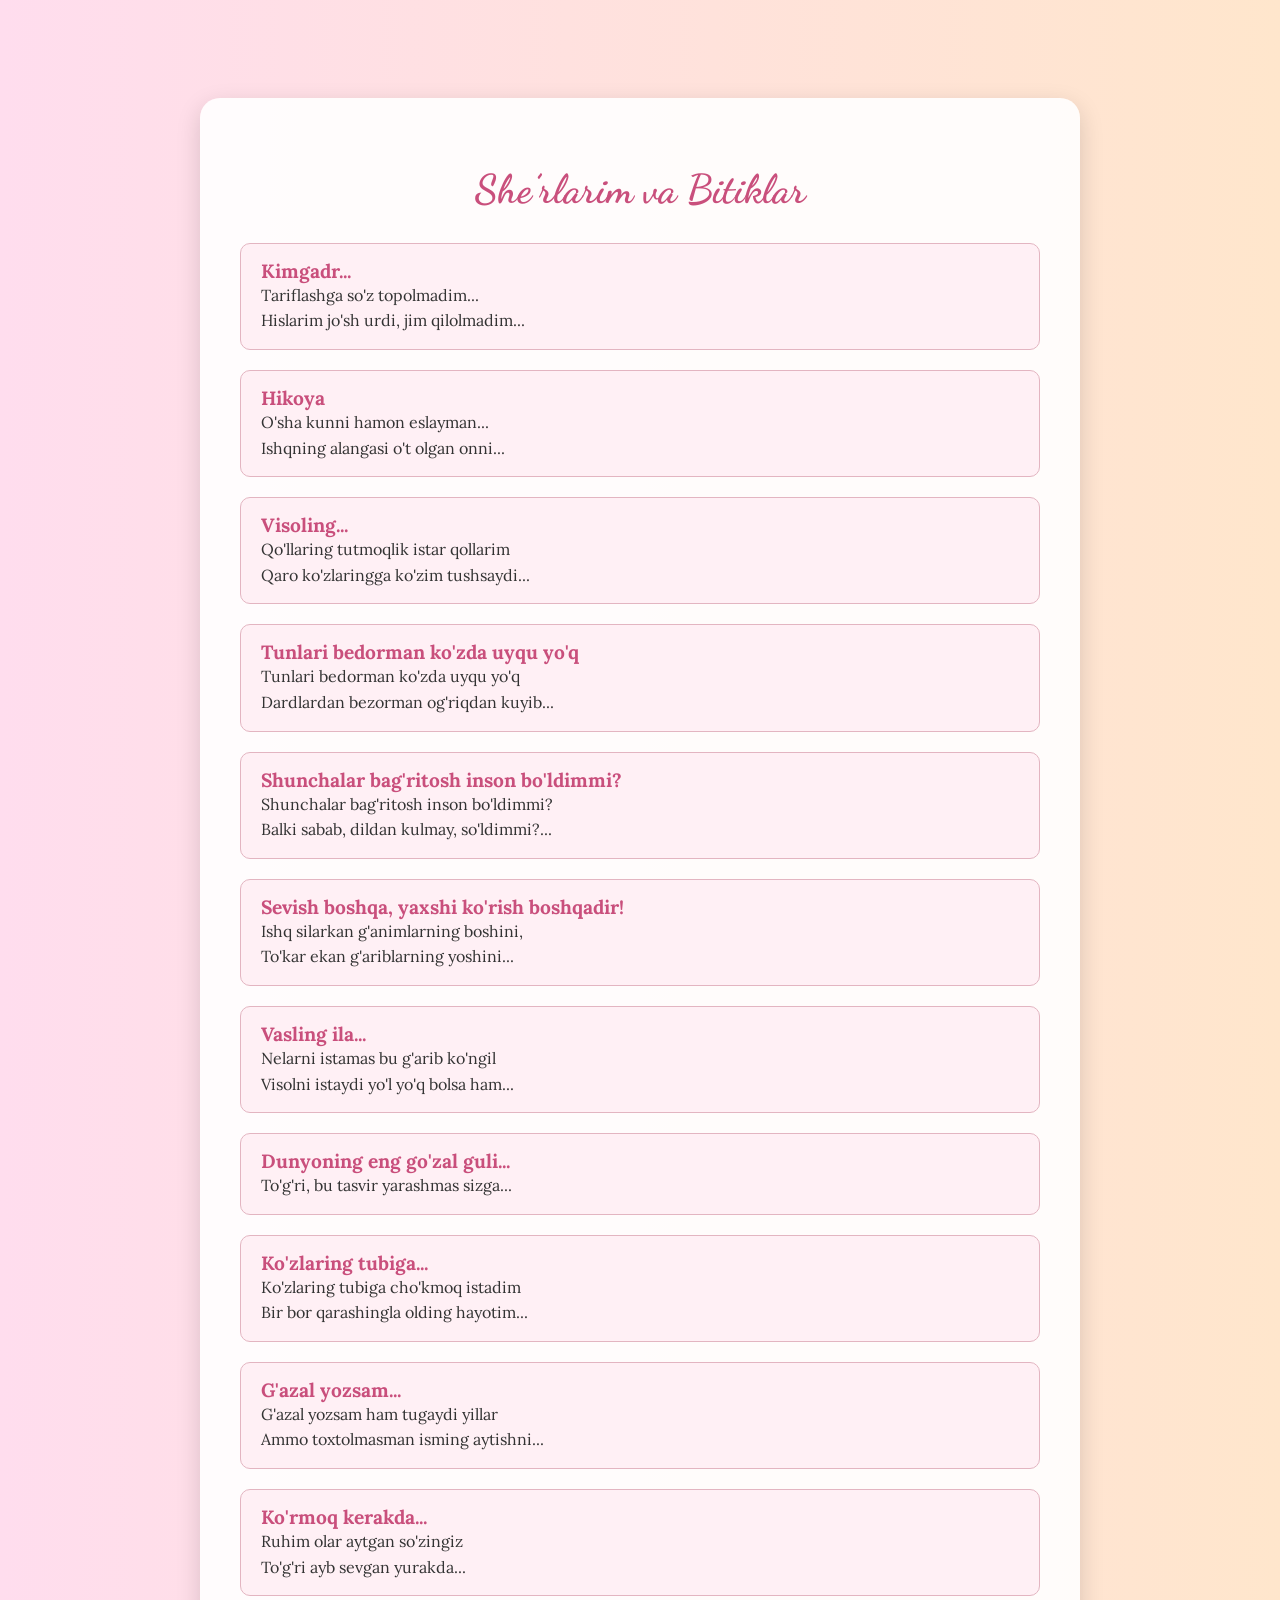
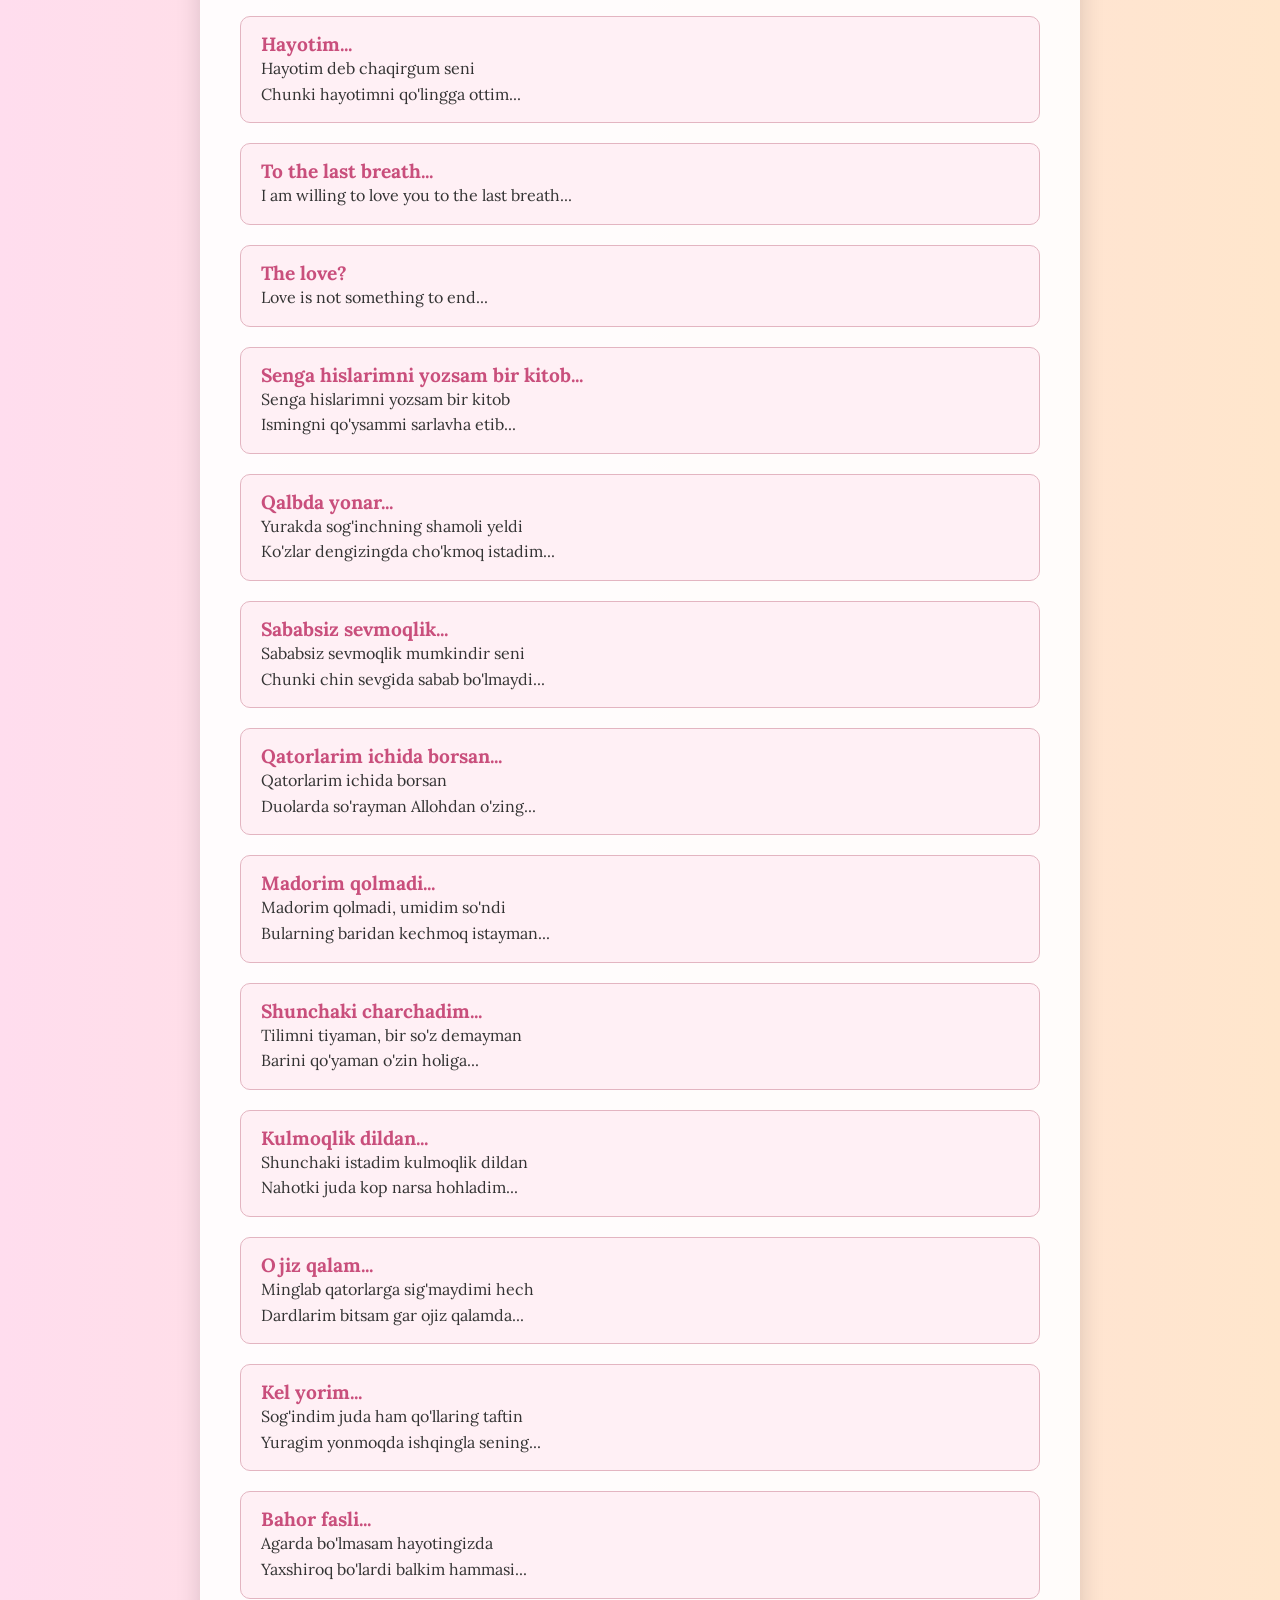
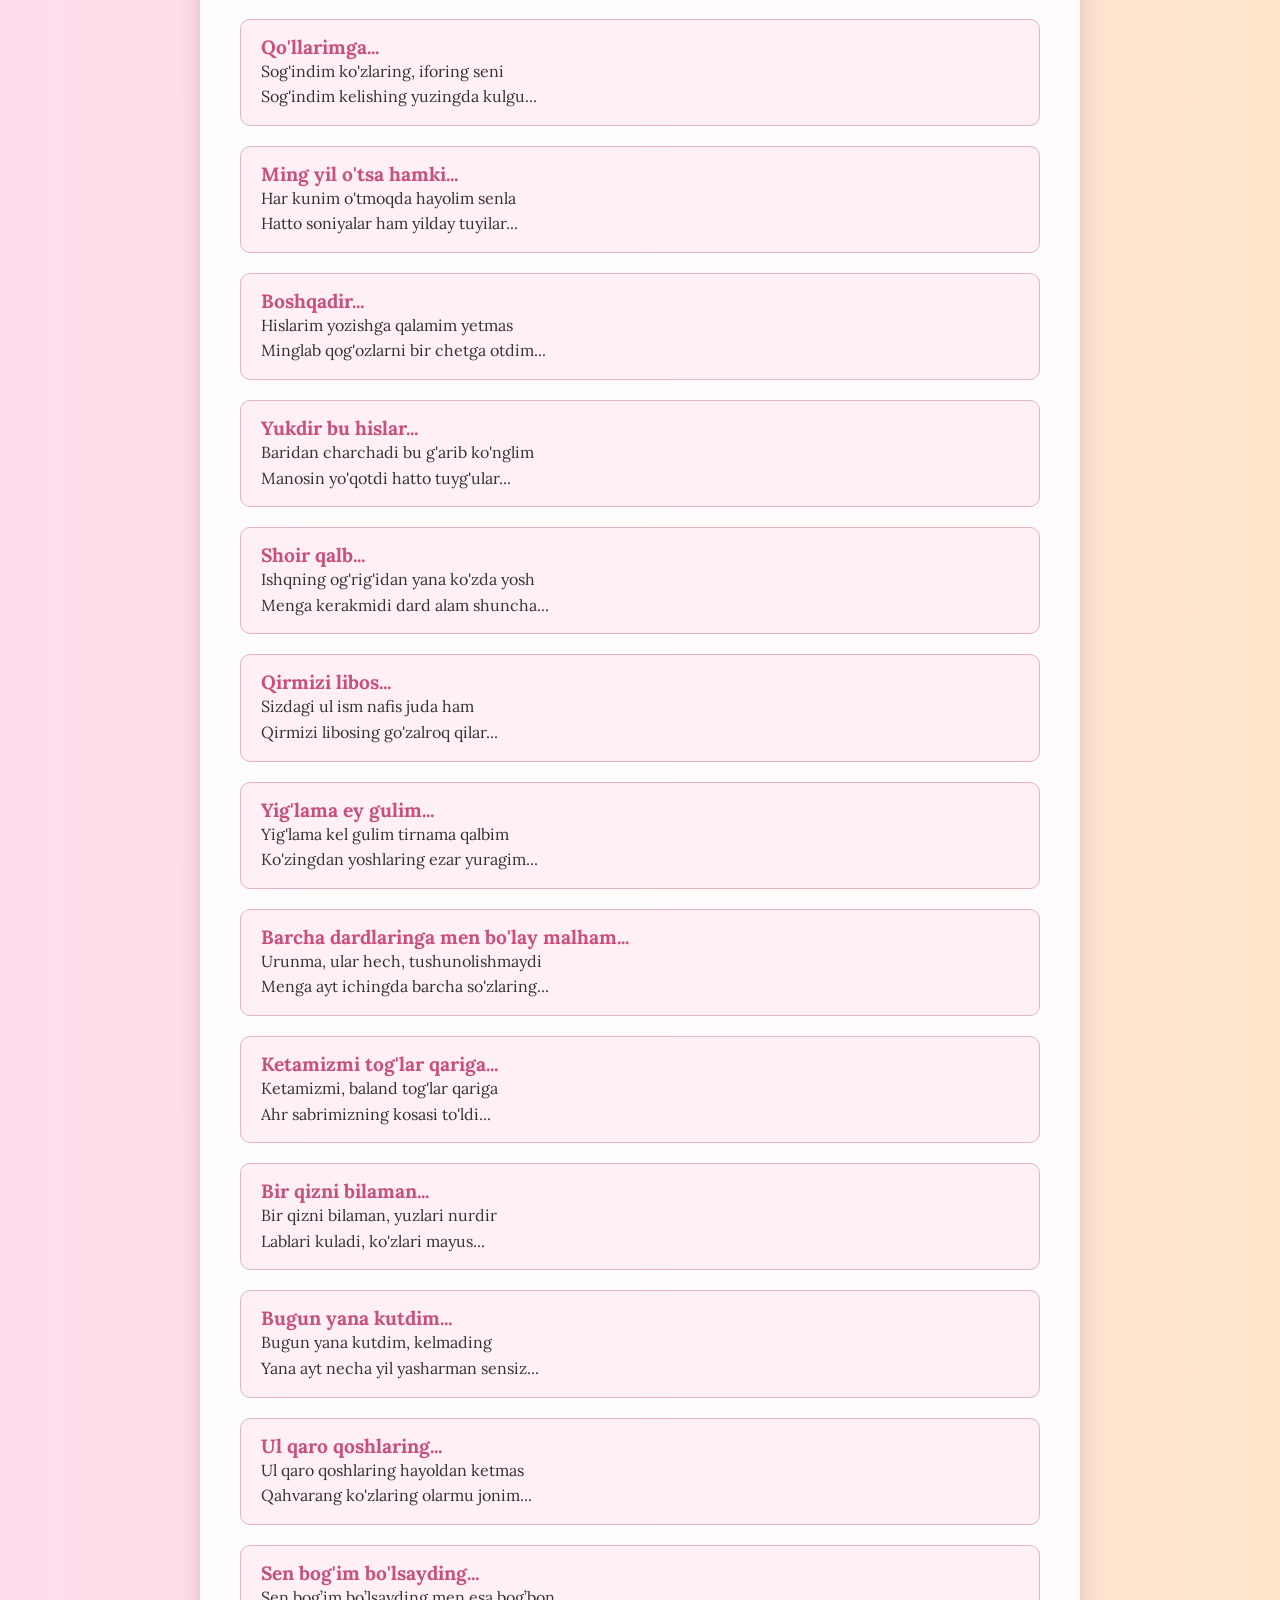
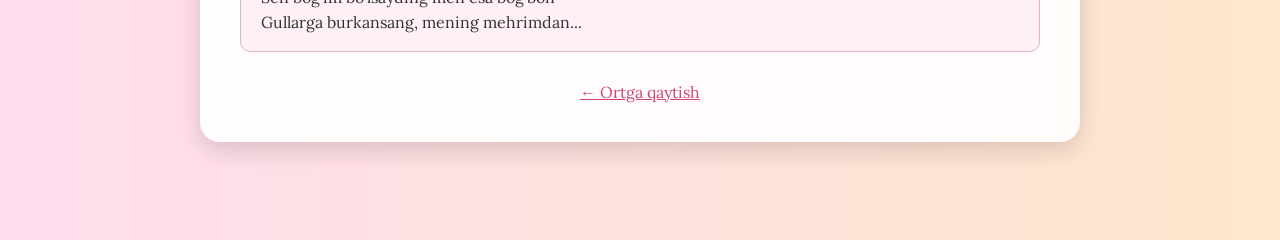
==== commit b9faca92: "Update poems.html" ====
--- a/poems.html
+++ b/poems.html
@@ -9,12 +9,185 @@
 </head>
 <body>
 
-  <!-- 1. Tunlari bedorman -->
-  <div class="poem-container" id="tunlari-bedorman">
-    <h1>Tunlari bedorman...</h1>
-    <div class="poem" onclick="togglePoem(this)">
+  <div class="poem-container">
+    <h1>She’rlarim va Bitiklar</h1>
+
+    <!-- 1. Kimgadr (Oldingi versiyadan) -->
+    <div class="poem" id="kimgadr" onclick="togglePoem(this)">
+      <div class="poem-title">Kimgadr...</div>
+      <div class="poem-preview">Tariflashga so'z topolmadim...<br>Hislarim jo'sh urdi, jim qilolmadim...</div>
+      <div class="poem-full">
+Tariflashga so'z topolmadim...
+Hislarim jo'sh urdi, jim qilolmadim
+Bir bora surating ko'rganda ko'zim
+Visoling istadim, lek yetolmadim...
+
+Gul yuzing haqida so'zlamoq uchun...
+Bir gulni topmadim, go'zalroq sendan...
+Sevgida bu qadar yonaman nechun...
+Ishon, oshig'ing yo'q, yaxshiroq mendan...
+
+Yuzingni hattoki yeldan qizg'ondim
+Chunki chiroyingi tasvirlab bo'lmas
+Surating ko'rdimu, ishqda to'lgondim
+Garchi men o'lsam ham, bu sevgim o'lmas...
+
+Ko'zlaring haqida gap ketganida...
+Hechkim bilolmaydi holimni meni...
+Chunki eng sodiq oshig'ing menman...
+Chunki men uchun eng go'zal sensan...
+
+Izladim tubini ko'zing dengizin
+Ahr bunchalar ham manoli ko'zlar
+Har narsa isbotlar, o'zing tengsizim
+Mayin, maftunkor va mazmunli so'zlar...
+
+Ko'zlarim tushmaydi o'zga ko'zlarga
+Sababki asirman ko'zing qariga...
+Tinglash istamasman o'zga so'zlarga
+Sevgim sabab qalbim ko'ngan bariga...
+
+Sen aslo so'rama "-Nega sevdingiz?"
+Sababli sevgi bu chin ishq bo'lmaydi
+Besabab firoqda yonmoqda ko'ngil
+Aytdimku, o'lsam ham, sevgim o'lmaydi...
+      </div>
+    </div>
+
+    <!-- 2. Hikoya (Oldingi versiyadan) -->
+    <div class="poem" id="hikoya" onclick="togglePoem(this)">
+      <div class="poem-title">Hikoya</div>
+      <div class="poem-preview">O'sha kunni hamon eslayman...<br>Ishqning alangasi o't olgan onni...</div>
+      <div class="poem-full">
+--- Meeting ---
+
+O'sha kunni hamon eslayman
+Ishqning alangasi o't olgan onni
+Ismingni eshitsam hamon titrayman
+Huddiki qarashla olasan jonni
+
+Eslayman ko'rganim birinchi marta
+Ohista kelarding hayollar surib
+Ruhimni jonimdan uzgansan sharta
+Ham muzlab, yonganman joyimda turib
+
+Bo'lgandim asiri shirin so'zlaring
+Hayollar chalkashib o'zligim bilmay
+Shunchalar go'zalmu qaro ko'zlaring
+Yuragim sen deya so'zlardi tinmay
+
+O'shanda sen menga birgina boqding
+Tariflay olmayman tuygan hissimni
+Birgina qarashla yuragim yoqding
+Huddiki eritib toshday jisimni
+
+Keyin o'tib ketding yonimdan asta
+Titragan tanamni jim qilolmadim
+Shu onda aylading sen meni hasta
+Har qancha urundim lekn yurolmadim
+Ortga qaradim-u lek topolmadim...
+
+Biroq so'ng ko'rmadim ancha vaqt seni
+Qidirdim, izladim lek topolmadim
+Savollar qiynardi to'xtamay meni
+Qalbimning eshigin hech yopolmadim
+
+Tuyg'ular kuchaydi vaqt o'tgan sayin
+Huddiki bu yurak emas meniki
+Istardm tinglamoq ovozing mayin
+Kelsang gar qalbimning qasri seniki
+
+--- Dates ---
+
+Uzoq vaqtlardan so'ng nihoyat ko'rdim
+Shu lahza sevgiga va baxtga to'ldim 
+Birdan menga qarab so'zlagan chog'ing
+Bo'ldi tamomila seniki bo'ldim
+
+Shundan so'ng boshlandi eng go'zal onlar
+Huddiki qiziqmas vaqtdagi sonlar
+Har safar sen bilan gaplashganimda
+Hech kerak bolmasdi o'zga insonlar
+
+Har safar sen bilan uchrashganimda
+Ko'zlarim olmasdim nafis yuzingdan
+Sen kulib boladek so'zlaganingda
+Men sarmast bo'lar edim aytgan so'zingdan
+
+--- Departure ---
+
+Afsuski hislarim tasvirlolmayman
+Juda go'zal edi, unutolmayman
+Baxtli bolmasmiding men bilan gulim
+Nega ketganingni hech tushunolmayman
+
+Eslayman so'ngi bor ko'zimga qarab
+Qaytmasman deb yurakka hanjaring sanchding
+Men qoldim titroqla sababin so'rab
+Sen bo'lsa yuragim ayovsiz yanchding
+
+Ha hamon eslayman qanday yonganim
+Ortingdan qo'llarim uzatganimni
+Hech narsa deyolmay toshdek qolganim
+Jimgina ketishing kuzatganimni
+
+Sen ham his qildingmi nelar bo'lganin
+So'zlaring ostida manoni tushunib
+Ketgan oningdayoq o'lib bo'lganim
+Ahir tugatdingku yuragim tilib
+
+Ketar chog'ing aytgan so'zlaring
+Yoshlaring tushardi yuzingdan asta
+Alamdan yig'lardi qaro ko'zlaring
+Qo'limda qolgandi gullarim dasta
+
+Bilaman sen ham qiynalding ancha
+Va lekn jilmayding menga baxt tilab
+Hotiralar bor ayt ahr qancha
+Sen kunduz kularding, tunlari yig'lab
+
+--- End ---
+
+Senga qizil gullar yoqardi gulim...
+Qara barchasini yodimga soldim
+Yolgizlik qiynaydi sensizdir dilim
+Nihoyat sen sevgan inson bo'loldim
+Qabringga qo'ymoqqa atirgul oldim...
+      </div>
+    </div>
+
+    <!-- 3. Visoling (Oldingi versiyadan) -->
+    <div class="poem" id="visoling" onclick="togglePoem(this)">
+      <div class="poem-title">Visoling...</div>
+      <div class="poem-preview">Qo'llaring tutmoqlik istar qollarim<br>Qaro ko'zlaringga ko'zim tushsaydi...</div>
+      <div class="poem-full">
+Qo'llaring tutmoqlik istar qollarim
+Qaro ko'zlaringga ko'zim tushsaydi
+Qaniydi sen tomon eltsa yo'llarim
+Go'zal visolingni ruhim qumsaydi
+
+O'tgan gal korgandim ko'zlaring mehri
+Ichimda hislarni tutib turolmay
+Meni o'rab oldi sevgining sehri
+Sendan o'zgasini qoldim ko'rolmay
+
+Qolimdan ushlagan oningda meni
+Ozligim bilmadim, aqlim yo'qotdim
+Shundan buyon quchmoq istarman seni
+Izlagan sevgimni men sendan topdim
+
+Hayotim rangin yo'qotdi, kelgin
+Qalbim eshigini qoqmadi hechkim 
+Sensiz qalb muzlagan nigohingga zor 
+Qalbimda yasharsan malikalardek 
+Faqat yonimda bo'l ey go'zal dildor
+      </div>
+    </div>
+
+    <!-- 4. Tunlari bedorman -->
+    <div class="poem" id="tunlari-bedorman" onclick="togglePoem(this)">
       <div class="poem-title">Tunlari bedorman ko'zda uyqu yo'q</div>
-      <div class="poem-preview">Tunlari bedorman ko'zda uyqu yo'q<br>Dardlardan bezorman og'riqdan kuyib</div>
+      <div class="poem-preview">Tunlari bedorman ko'zda uyqu yo'q<br>Dardlardan bezorman og'riqdan kuyib...</div>
       <div class="poem-full">
 Tunlari bedorman ko'zda uyqu yo'q
 Dardlardan bezorman og'riqdan kuyib
@@ -77,15 +250,11 @@
 Huddi sokinlikdek qalbda yelasan
       </div>
     </div>
-    <a href="index.html" class="back-link">← Ortga qaytish</a>
-  </div>
-
-  <!-- 2. Bag'ritosh -->
-  <div class="poem-container" id="bagritosh">
-    <h1>Savollar...</h1>
-    <div class="poem" onclick="togglePoem(this)">
+
+    <!-- 5. Bag'ritosh -->
+    <div class="poem" id="bagritosh" onclick="togglePoem(this)">
       <div class="poem-title">Shunchalar bag'ritosh inson bo'ldimmi?</div>
-      <div class="poem-preview">Shunchalar bag'ritosh inson bo'ldimmi?<br>Balki sabab,dildan kulmay, so'ldimmi?</div>
+      <div class="poem-preview">Shunchalar bag'ritosh inson bo'ldimmi?<br>Balki sabab, dildan kulmay, so'ldimmi?...</div>
       <div class="poem-full">
 Shunchalar bag'ritosh inson bo'ldimmi?
 Balki sabab,dildan kulmay, so'ldimmi?
@@ -108,15 +277,11 @@
 Shu sabab to'plandi hammada dardlar
       </div>
     </div>
-    <a href="index.html" class="back-link">← Ortga qaytish</a>
-  </div>
-
-  <!-- 3. Ishq boshqa -->
-  <div class="poem-container" id="ishq-boshqadir">
-    <h1>Boshqadir...</h1>
-    <div class="poem" onclick="togglePoem(this)">
+
+    <!-- 6. Ishq boshqadir -->
+    <div class="poem" id="ishq-boshqadir" onclick="togglePoem(this)">
       <div class="poem-title">Sevish boshqa, yaxshi ko'rish boshqadir!</div>
-      <div class="poem-preview">Ishq silarkan g'animlarning boshini,<br>To'kar ekan g'ariblarning yoshini.</div>
+      <div class="poem-preview">Ishq silarkan g'animlarning boshini,<br>To'kar ekan g'ariblarning yoshini...</div>
       <div class="poem-full">
 Ishq silarkan g'animlarning boshini,
 To'kar ekan g'ariblarning yoshini.
@@ -179,16 +344,11 @@
 Sevish boshqa, yaxshi ko'rish boshqadir!
       </div>
     </div>
-    <a href="index.html" class="back-link">← Ortga qaytish</a>
-  </div>
-
-  <!-- 4. Qisqa parchalangan satrlar -->
-  <div class="poem-container" id="parchalar">
-    <h1>Dil izhorlari...</h1>
-
+
+    <!-- 7. Vasling ila -->
     <div class="poem" onclick="togglePoem(this)">
       <div class="poem-title">Vasling ila...</div>
-      <div class="poem-preview">Nelarni istamas bu g'arib ko'ngil...</div>
+      <div class="poem-preview">Nelarni istamas bu g'arib ko'ngil<br>Visolni istaydi yo'l yo'q bolsa ham...</div>
       <div class="poem-full">
 Nelarni istamas bu g'arib ko'ngil
 Visolni istaydi yo'l yo'q bolsa ham
@@ -200,6 +360,7 @@
       </div>
     </div>
 
+    <!-- 8. Go'zal guli -->
     <div class="poem" onclick="togglePoem(this)">
       <div class="poem-title">Dunyoning eng go'zal guli...</div>
       <div class="poem-preview">To'g'ri, bu tasvir yarashmas sizga...</div>
@@ -209,9 +370,10 @@
       </div>
     </div>
 
+    <!-- 9. Ko'zlaring tubiga -->
     <div class="poem" onclick="togglePoem(this)">
       <div class="poem-title">Ko'zlaring tubiga...</div>
-      <div class="poem-preview">Ko'zlaring tubiga cho'kmoq istadim...</div>
+      <div class="poem-preview">Ko'zlaring tubiga cho'kmoq istadim<br>Bir bor qarashingla olding hayotim...</div>
       <div class="poem-full">
 Ko'zlaring tubiga cho'kmoq istadim
 Bir bor qarashingla olding hayotim
@@ -220,9 +382,10 @@
       </div>
     </div>
 
+    <!-- 10. G'azal yozsam -->
     <div class="poem" onclick="togglePoem(this)">
       <div class="poem-title">G'azal yozsam...</div>
-      <div class="poem-preview">G'azal yozsam ham tugaydi yillar...</div>
+      <div class="poem-preview">G'azal yozsam ham tugaydi yillar<br>Ammo toxtolmasman isming aytishni...</div>
       <div class="poem-full">
 G'azal yozsam ham tugaydi yillar
 Ammo toxtolmasman isming aytishni
@@ -236,9 +399,10 @@
       </div>
     </div>
 
+    <!-- 11. Ko'rmoq kerakda -->
     <div class="poem" onclick="togglePoem(this)">
       <div class="poem-title">Ko'rmoq kerakda...</div>
-      <div class="poem-preview">Ruhim olar aytgan so'zingiz...</div>
+      <div class="poem-preview">Ruhim olar aytgan so'zingiz<br>To'g'ri ayb sevgan yurakda...</div>
       <div class="poem-full">
 Ruhim olar aytgan so'zingiz
 To'g'ri ayb sevgan yurakda
@@ -262,9 +426,10 @@
       </div>
     </div>
 
+    <!-- 12. Hayotim -->
     <div class="poem" onclick="togglePoem(this)">
       <div class="poem-title">Hayotim...</div>
-      <div class="poem-preview">Hayotim deb chaqirgum seni...</div>
+      <div class="poem-preview">Hayotim deb chaqirgum seni<br>Chunki hayotimni qo'lingga ottim...</div>
       <div class="poem-full">
 Hayotim deb chaqirgum seni
 Chunki hayotimni qo'lingga ottim
@@ -277,13 +442,9 @@
 Sensiz bu qalbim ham bo'lgaydir hasta
       </div>
     </div>
-    <a href="index.html" class="back-link">← Ortga qaytish</a>
-  </div>
-
-  <!-- 5. Reflections in English -->
-  <div class="poem-container" id="reflections">
-    <h1>About Love...</h1>
-    <div class="poem" onclick="togglePoem(this)">
+
+    <!-- 13. To the last breath -->
+    <div class="poem" id="reflections" onclick="togglePoem(this)">
       <div class="poem-title">To the last breath...</div>
       <div class="poem-preview">I am willing to love you to the last breath...</div>
       <div class="poem-full">
@@ -291,6 +452,7 @@
       </div>
     </div>
 
+    <!-- 14. The love? -->
     <div class="poem" onclick="togglePoem(this)">
       <div class="poem-title">The love?</div>
       <div class="poem-preview">Love is not something to end...</div>
@@ -309,15 +471,11 @@
 At time like this, you only want your loved one to be there, to hold, to lean on...
       </div>
     </div>
-    <a href="index.html" class="back-link">← Ortga qaytish</a>
-  </div>
-
-  <!-- 6. Rashk va Sog'inch -->
-  <div class="poem-container" id="rashk-va-soginch">
-    <h1>Senga atalgan...</h1>
-    <div class="poem" onclick="togglePoem(this)">
-      <div class="poem-title">Kitob etib...</div>
-      <div class="poem-preview">Senga hislarimni yozsam bir kitob...</div>
+
+    <!-- 15. Senga hislarimni yozsam -->
+    <div class="poem" onclick="togglePoem(this)">
+      <div class="poem-title">Senga hislarimni yozsam bir kitob...</div>
+      <div class="poem-preview">Senga hislarimni yozsam bir kitob<br>Ismingni qo'ysammi sarlavha etib...</div>
       <div class="poem-full">
 Senga hislarimni yozsam bir kitob
 Ismingni qo'ysammi sarlavha etib
@@ -331,9 +489,10 @@
       </div>
     </div>
 
+    <!-- 16. Qalbda yonar -->
     <div class="poem" onclick="togglePoem(this)">
       <div class="poem-title">Qalbda yonar...</div>
-      <div class="poem-preview">Yurakda sog'inchning shamoli yeldi...</div>
+      <div class="poem-preview">Yurakda sog'inchning shamoli yeldi<br>Ko'zlar dengizingda cho'kmoq istadim...</div>
       <div class="poem-full">
 Yurakda so'ginchning shamoli yeldi
 Ko'zlar dengizingda cho'kmoq istadim
@@ -346,9 +505,10 @@
       </div>
     </div>
 
+    <!-- 17. Sababsiz sevmoqlik -->
     <div class="poem" onclick="togglePoem(this)">
       <div class="poem-title">Sababsiz sevmoqlik...</div>
-      <div class="poem-preview">Sababsiz sevmoqlik mumkindir seni...</div>
+      <div class="poem-preview">Sababsiz sevmoqlik mumkindir seni<br>Chunki chin sevgida sabab bo'lmaydi...</div>
       <div class="poem-full">
 Sababsiz sevmoqlik mumkindir seni
 Chunki chin sevgida sabab bo'lmaydi
@@ -361,15 +521,11 @@
 Nur kabi o'zingsan menga kerakim
       </div>
     </div>
-    <a href="index.html" class="back-link">← Ortga qaytish</a>
-  </div>
-
-  <!-- 7. Dard va Charchoq -->
-  <div class="poem-container" id="dardlar">
-    <h1>Alamlar...</h1>
+
+    <!-- 18. Qatorlarim ichida borsan -->
     <div class="poem" onclick="togglePoem(this)">
       <div class="poem-title">Qatorlarim ichida borsan...</div>
-      <div class="poem-preview">Qatorlarim ichida borsan, duolarda so'rayman...</div>
+      <div class="poem-preview">Qatorlarim ichida borsan<br>Duolarda so'rayman Allohdan o'zing...</div>
       <div class="poem-full">
 Qatorlarim ichida borsan
 Duolarda so'rayman Allohdan o'zing
@@ -379,9 +535,10 @@
       </div>
     </div>
 
+    <!-- 19. Madorim qolmadi -->
     <div class="poem" onclick="togglePoem(this)">
       <div class="poem-title">Madorim qolmadi...</div>
-      <div class="poem-preview">Madorim qolmadi, umidim so'ndi...</div>
+      <div class="poem-preview">Madorim qolmadi, umidim so'ndi<br>Bularning baridan kechmoq istayman...</div>
       <div class="poem-full">
 Madorim qolmadi, umidim so'ndi
 Bularning baridan kechmoq istayman
@@ -400,9 +557,10 @@
       </div>
     </div>
 
+    <!-- 20. Shunchaki charchadim -->
     <div class="poem" onclick="togglePoem(this)">
       <div class="poem-title">Shunchaki charchadim...</div>
-      <div class="poem-preview">Tilimni tiyaman, bir so'z demayman...</div>
+      <div class="poem-preview">Tilimni tiyaman, bir so'z demayman<br>Barini qo'yaman o'zin holiga...</div>
       <div class="poem-full">
 Tilimni tiyaman, bir so'z demayman
 Barini qo'yaman o'zin holiga
@@ -423,15 +581,11 @@
 Faqat menla qolgil, yagonam yorim..
       </div>
     </div>
-    <a href="index.html" class="back-link">← Ortga qaytish</a>
-  </div>
-
-  <!-- 8. Shunchaki istadim -->
-  <div class="poem-container" id="istaklar">
-    <h1>Shunchaki...</h1>
+
+    <!-- 21. Kulmoqlik dildan -->
     <div class="poem" onclick="togglePoem(this)">
       <div class="poem-title">Kulmoqlik dildan...</div>
-      <div class="poem-preview">Shunchaki istadim kulmoqlik dildan...</div>
+      <div class="poem-preview">Shunchaki istadim kulmoqlik dildan<br>Nahotki juda kop narsa hohladim...</div>
       <div class="poem-full">
 Shunchaki istadim kulmoqlik dildan
 Nahotki juda kop narsa hohladim
@@ -460,9 +614,10 @@
       </div>
     </div>
 
+    <!-- 22. Ojiz qalam -->
     <div class="poem" onclick="togglePoem(this)">
       <div class="poem-title">Ojiz qalam...</div>
-      <div class="poem-preview">Minglab qatorlarga sig'maydimi hech...</div>
+      <div class="poem-preview">Minglab qatorlarga sig'maydimi hech<br>Dardlarim bitsam gar ojiz qalamda...</div>
       <div class="poem-full">
 Minglab qatorlarga sig'maydimi hech
 Dardlarim bitsam gar ojiz qalamda
@@ -485,15 +640,11 @@
 Menimcha bu mening so'ngi qatorim
       </div>
     </div>
-    <a href="index.html" class="back-link">← Ortga qaytish</a>
-  </div>
-
-  <!-- 9. Suhbat va Sog'inch -->
-  <div class="poem-container" id="suhbat">
-    <h1>Sog'inch sadosi...</h1>
+
+    <!-- 23. Kel yorim -->
     <div class="poem" onclick="togglePoem(this)">
       <div class="poem-title">Kel yorim...</div>
-      <div class="poem-preview">Sog'indim juda ham qo'llaring taftin...</div>
+      <div class="poem-preview">Sog'indim juda ham qo'llaring taftin<br>Yuragim yonmoqda ishqingla sening...</div>
       <div class="poem-full">
 Sog'indim juda ham qo'llarimg taftin
 Yuragim yonmoqda ishqingla sening
@@ -512,9 +663,10 @@
       </div>
     </div>
 
+    <!-- 24. Bahor fasli -->
     <div class="poem" onclick="togglePoem(this)">
       <div class="poem-title">Bahor fasli...</div>
-      <div class="poem-preview">Agarda bo'lmasam hayotingizda...</div>
+      <div class="poem-preview">Agarda bo'lmasam hayotingizda<br>Yaxshiroq bo'lardi balkim hammasi...</div>
       <div class="poem-full">
 Agarda bo'lmasam hayotingizda
 Yaxshiroq bo'lardi balkim hammasi
@@ -533,9 +685,10 @@
       </div>
     </div>
 
+    <!-- 25. Qo'llarimga -->
     <div class="poem" onclick="togglePoem(this)">
       <div class="poem-title">Qo'llarimga...</div>
-      <div class="poem-preview">Sog'indim ko'zlaring, iforing seni...</div>
+      <div class="poem-preview">Sog'indim ko'zlaring, iforing seni<br>Sog'indim kelishing yuzingda kulgu...</div>
       <div class="poem-full">
 Sog'indim ko'zlaring, iforing seni
 Sog'indim kelishing yuzingda kulgu
@@ -554,9 +707,10 @@
       </div>
     </div>
 
+    <!-- 26. Ming yil o'tsa hamki -->
     <div class="poem" onclick="togglePoem(this)">
       <div class="poem-title">Ming yil o'tsa hamki...</div>
-      <div class="poem-preview">Har kunim o'tmoqda hayolim senla...</div>
+      <div class="poem-preview">Har kunim o'tmoqda hayolim senla<br>Hatto soniyalar ham yilday tuyilar...</div>
       <div class="poem-full">
 Har kunim o'tmoqda hayolim senla 
 Hatto soniyalar ham yilday tuyilar 
@@ -584,15 +738,11 @@
 Ne qilay yuragim o'zgadan tonsa
       </div>
     </div>
-    <a href="index.html" class="back-link">← Ortga qaytish</a>
-  </div>
-
-  <!-- 10. Qalb muzlagan -->
-  <div class="poem-container" id="firoq">
-    <h1>Firoq...</h1>
+
+    <!-- 27. Boshqadir -->
     <div class="poem" onclick="togglePoem(this)">
       <div class="poem-title">Boshqadir...</div>
-      <div class="poem-preview">So'zlaringda istayabsan ketmog'im...</div>
+      <div class="poem-preview">Hislarim yozishga qalamim yetmas<br>Minglab qog'ozlarni bir chetga otdim...</div>
       <div class="poem-full">
 Hislarim yozishga qalamim yetmas
 Minglab qog'ozlarni bir chetga otdim
@@ -630,9 +780,10 @@
       </div>
     </div>
 
+    <!-- 28. Yukdir bu hislar -->
     <div class="poem" onclick="togglePoem(this)">
       <div class="poem-title">Yukdir bu hislar...</div>
-      <div class="poem-preview">Baridan charchadi bu g'arib ko'nglim...</div>
+      <div class="poem-preview">Baridan charchadi bu g'arib ko'nglim<br>Manosin yo'qotdi hatto tuyg'ular...</div>
       <div class="poem-full">
 Baridan charchadi bu g'arib ko'nglim
 Manosin yo'qotdi hatto tuyg'ular
@@ -666,9 +817,10 @@
       </div>
     </div>
 
+    <!-- 29. Shoir qalb -->
     <div class="poem" onclick="togglePoem(this)">
       <div class="poem-title">Shoir qalb...</div>
-      <div class="poem-preview">Shoir qalb sevarkan to ko'milguncha...</div>
+      <div class="poem-preview">Ishqning og'rig'idan yana ko'zda yosh<br>Menga kerakmidi dard alam shuncha...</div>
       <div class="poem-full">
 Ishqning og'rig'idan yana ko'zda yosh
 Menga kerakmidi dard alam shuncha 
@@ -691,15 +843,11 @@
 Sen kechding men sevdim toki o'lguncha
       </div>
     </div>
-    <a href="index.html" class="back-link">← Ortga qaytish</a>
-  </div>
-
-  <!-- 11. Tasalli va Malham -->
-  <div class="poem-container" id="tasalli">
-    <h1>Malham...</h1>
+
+    <!-- 30. Qirmizi libos -->
     <div class="poem" onclick="togglePoem(this)">
       <div class="poem-title">Qirmizi libos...</div>
-      <div class="poem-preview">Sizdagi ul ism nafis juda ham...</div>
+      <div class="poem-preview">Sizdagi ul ism nafis juda ham<br>Qirmizi libosing go'zalroq qilar...</div>
       <div class="poem-full">
 Sizdagi ul ism nafis juda ham
 Qirmizi libosing go'zalroq qilar
@@ -713,9 +861,10 @@
       </div>
     </div>
 
+    <!-- 31. Yig'lama ey gulim -->
     <div class="poem" onclick="togglePoem(this)">
       <div class="poem-title">Yig'lama ey gulim...</div>
-      <div class="poem-preview">Yig'lama kel gulim tirnama qalbim...</div>
+      <div class="poem-preview">Yig'lama kel gulim tirnama qalbim<br>Ko'zingdan yoshlaring ezar yuragim...</div>
       <div class="poem-full">
 Yig'lama kel gulim tirnama qalbim
 Ko'zingdan yoshlaring ezar yuragim
@@ -734,9 +883,10 @@
       </div>
     </div>
 
-    <div class="poem" onclick="togglePoem(this)">
+    <!-- 32. Barcha dardlaringa men bo'lay malham -->
+    <div class="poem" id="tasalli" onclick="togglePoem(this)">
       <div class="poem-title">Barcha dardlaringa men bo'lay malham...</div>
-      <div class="poem-preview">Ayt menga bunchalar ko'zlaring mayus...</div>
+      <div class="poem-preview">Urunma, ular hech, tushunolishmaydi<br>Menga ayt ichingda barcha so'zlaring...</div>
       <div class="poem-full">
 Urunma, ular hech, tushunolishmaydi
 Menga ayt ichingda barcha so'zlaring
@@ -773,9 +923,10 @@
       </div>
     </div>
 
-    <div class="poem" onclick="togglePoem(this)">
-      <div class="poem-title">Ketamizmi...</div>
-      <div class="poem-preview">Ketamizmi, baland tog'lar qariga...</div>
+    <!-- 33. Ketamizmi tog'lar qariga -->
+    <div class="poem" onclick="togglePoem(this)">
+      <div class="poem-title">Ketamizmi tog'lar qariga...</div>
+      <div class="poem-preview">Ketamizmi, baland tog'lar qariga<br>Ahr sabrimizning kosasi to'ldi...</div>
       <div class="poem-full">
 Ketamizmi, baland tog'lar qariga
 Ahr sabrimizning kosasi to'ldi
@@ -788,15 +939,11 @@
 Ular gul-u biz aylandik somonga
       </div>
     </div>
-    <a href="index.html" class="back-link">← Ortga qaytish</a>
-  </div>
-
-  <!-- 12. O'sha qiz -->
-  <div class="poem-container" id="osha-qiz">
-    <h1>Metin bardosh...</h1>
-    <div class="poem" onclick="togglePoem(this)">
+
+    <!-- 34. Bir qizni bilaman -->
+    <div class="poem" id="osha-qiz" onclick="togglePoem(this)">
       <div class="poem-title">Bir qizni bilaman...</div>
-      <div class="poem-preview">Bir qizni bilaman, yuzlari nurdir...</div>
+      <div class="poem-preview">Bir qizni bilaman, yuzlari nurdir<br>Lablari kuladi, ko'zlari mayus...</div>
       <div class="poem-full">
 Bir qizni bilaman, yuzlari nurdir
 Lablari kuladi, ko'zlari mayus
@@ -820,9 +967,10 @@
       </div>
     </div>
 
+    <!-- 35. Bugun yana kutdim -->
     <div class="poem" onclick="togglePoem(this)">
       <div class="poem-title">Bugun yana kutdim...</div>
-      <div class="poem-preview">Bugun yana kutdim, kelmading...</div>
+      <div class="poem-preview">Bugun yana kutdim, kelmading<br>Yana ayt necha yil yasharman sensiz...</div>
       <div class="poem-full">
 Bugun yana kutdim, kelmading
 Yana ayt necha yil yasharman sensiz
@@ -845,15 +993,11 @@
 Kimdur aytsa edi taskinli so'zlar
       </div>
     </div>
-    <a href="index.html" class="back-link">← Ortga qaytish</a>
-  </div>
-
-  <!-- 13. So'nggi satrlar -->
-  <div class="poem-container" id="songgi-satrlar">
-    <h1>Bog'bon...</h1>
+
+    <!-- 36. Ul qaro qoshlaring -->
     <div class="poem" onclick="togglePoem(this)">
       <div class="poem-title">Ul qaro qoshlaring...</div>
-      <div class="poem-preview">Ul qaro qoshlaring hayoldan ketmas...</div>
+      <div class="poem-preview">Ul qaro qoshlaring hayoldan ketmas<br>Qahvarang ko'zlaring olarmu jonim...</div>
       <div class="poem-full">
 Ul qaro qoshlaring hayoldan ketmas
 Qahvarang ko'zlaring olarmu jonim
@@ -878,9 +1022,10 @@
       </div>
     </div>
 
-    <div class="poem" onclick="togglePoem(this)">
+    <!-- 37. Sen bog'im bo'lsayding -->
+    <div class="poem" id="songgi-satrlar" onclick="togglePoem(this)">
       <div class="poem-title">Sen bog'im bo'lsayding...</div>
-      <div class="poem-preview">Sen bog’im bo’lsayding men esa bog’bon...</div>
+      <div class="poem-preview">Sen bog’im bo’lsayding men esa bog’bon<br>Gullarga burkansang, mening mehrimdan...</div>
       <div class="poem-full">
 Sen bog’im bo’lsayding men esa bog’bon
 Gullarga burkansang, mening mehrimdan
@@ -908,6 +1053,7 @@
 Har lahza ishqingda yoqadigan sen
       </div>
     </div>
+
     <a href="index.html" class="back-link">← Ortga qaytish</a>
   </div>
 
@@ -923,6 +1069,7 @@
         if (target) {
           const poemFull = target.querySelector(".poem-full");
           if (poemFull) poemFull.style.display = "block";
+          target.scrollIntoView({ behavior: 'smooth' });
         }
       }
     });
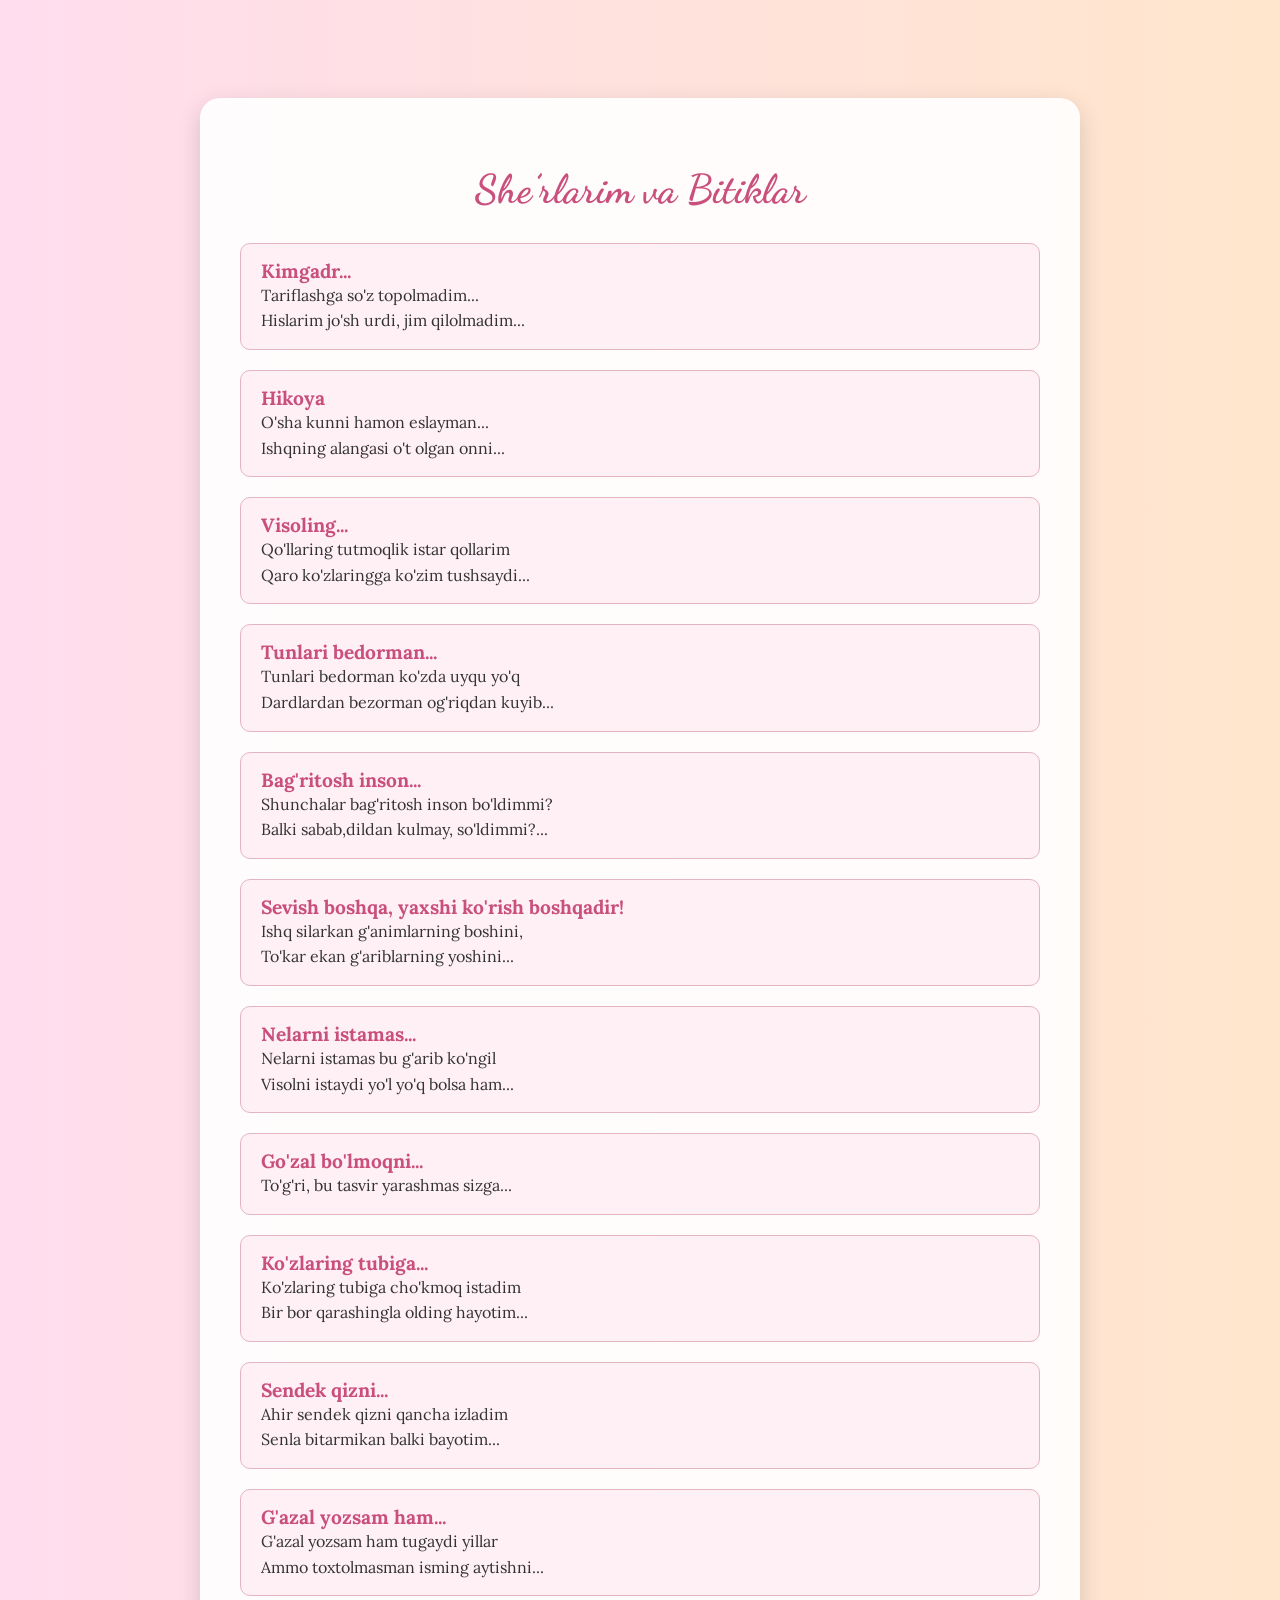
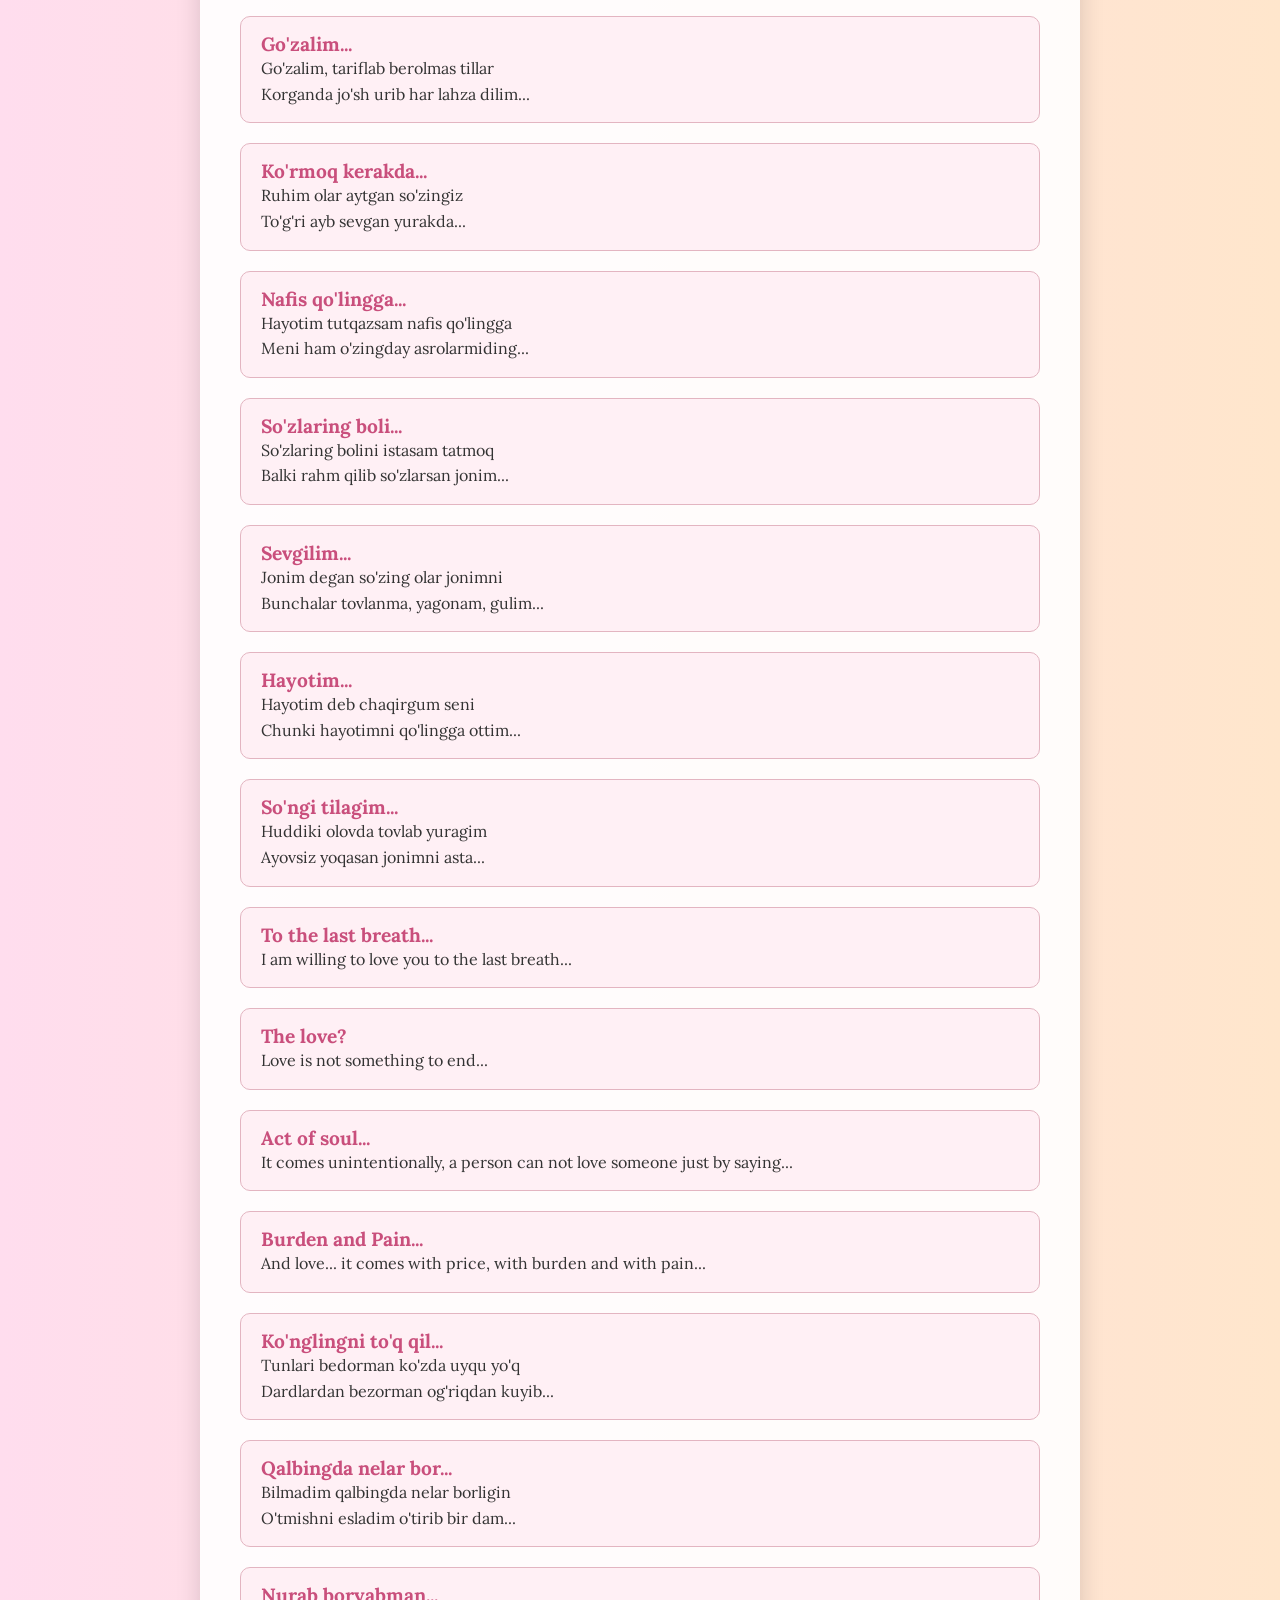
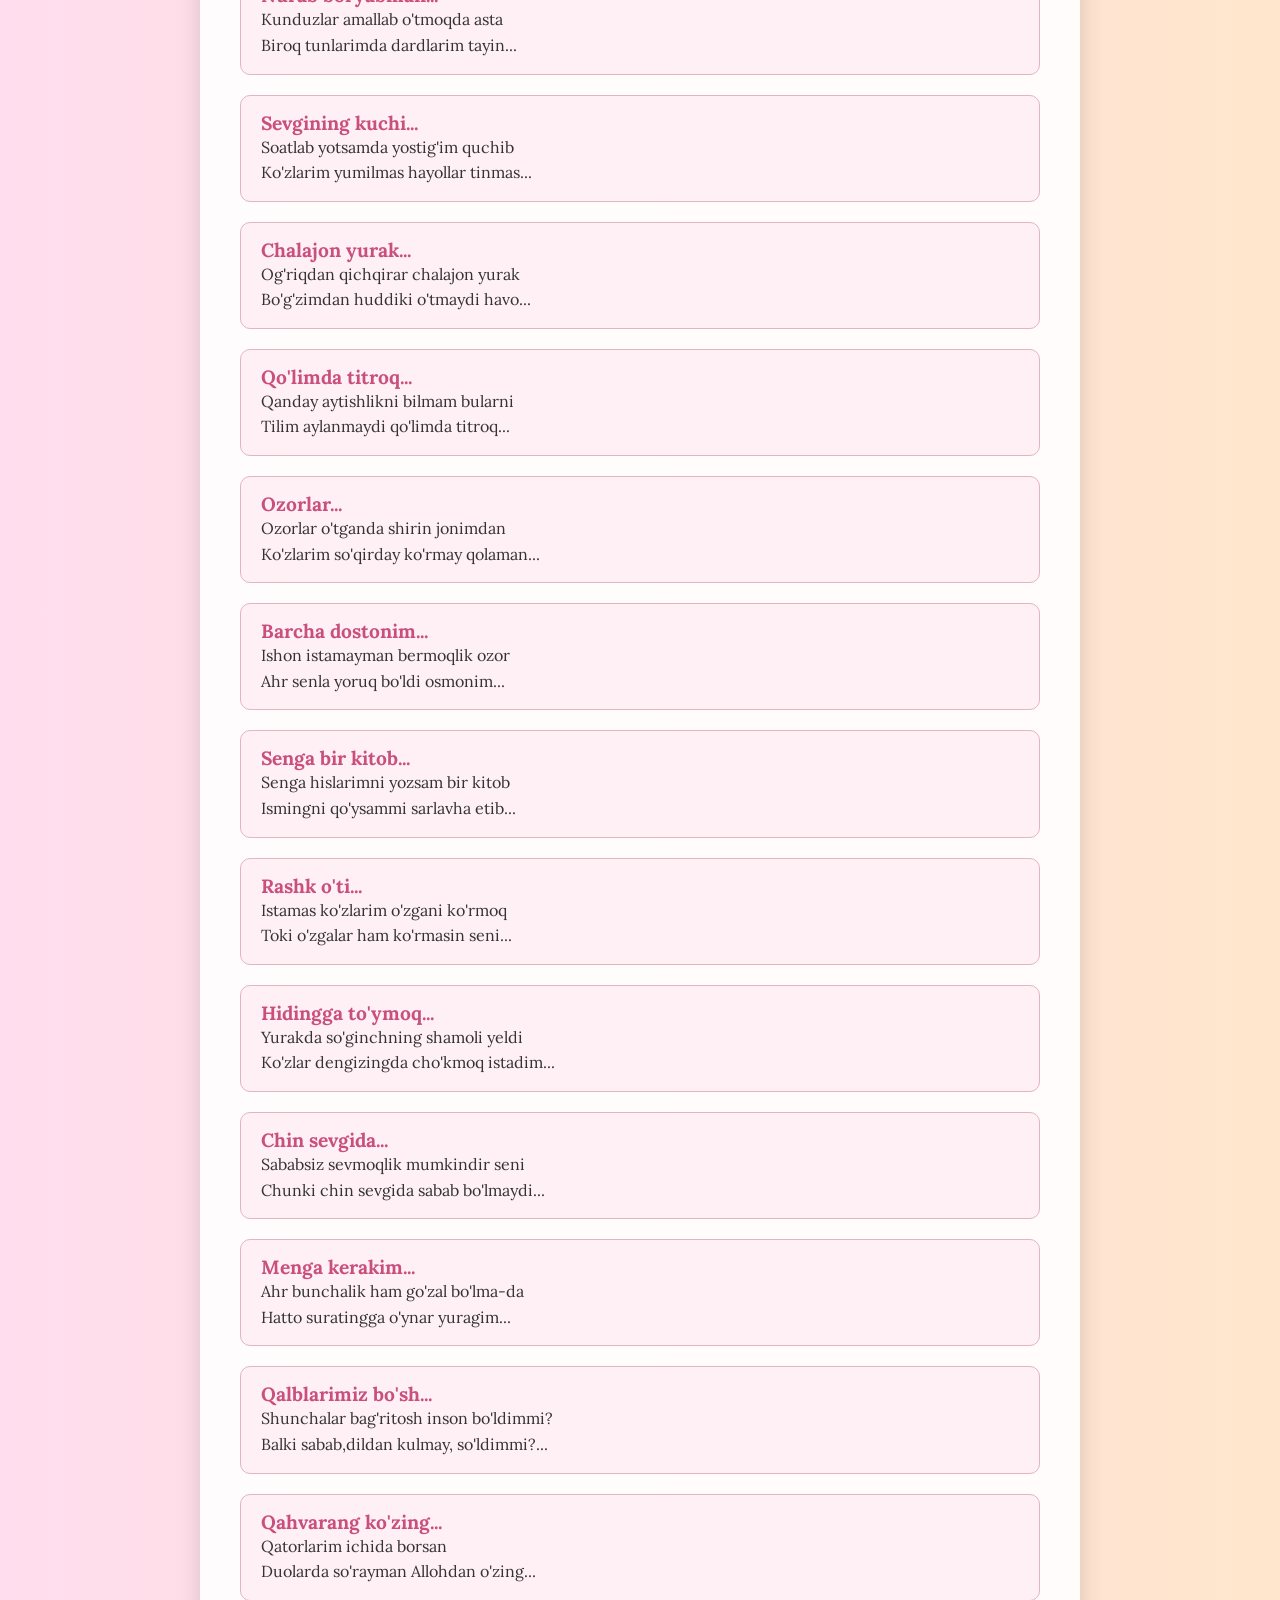
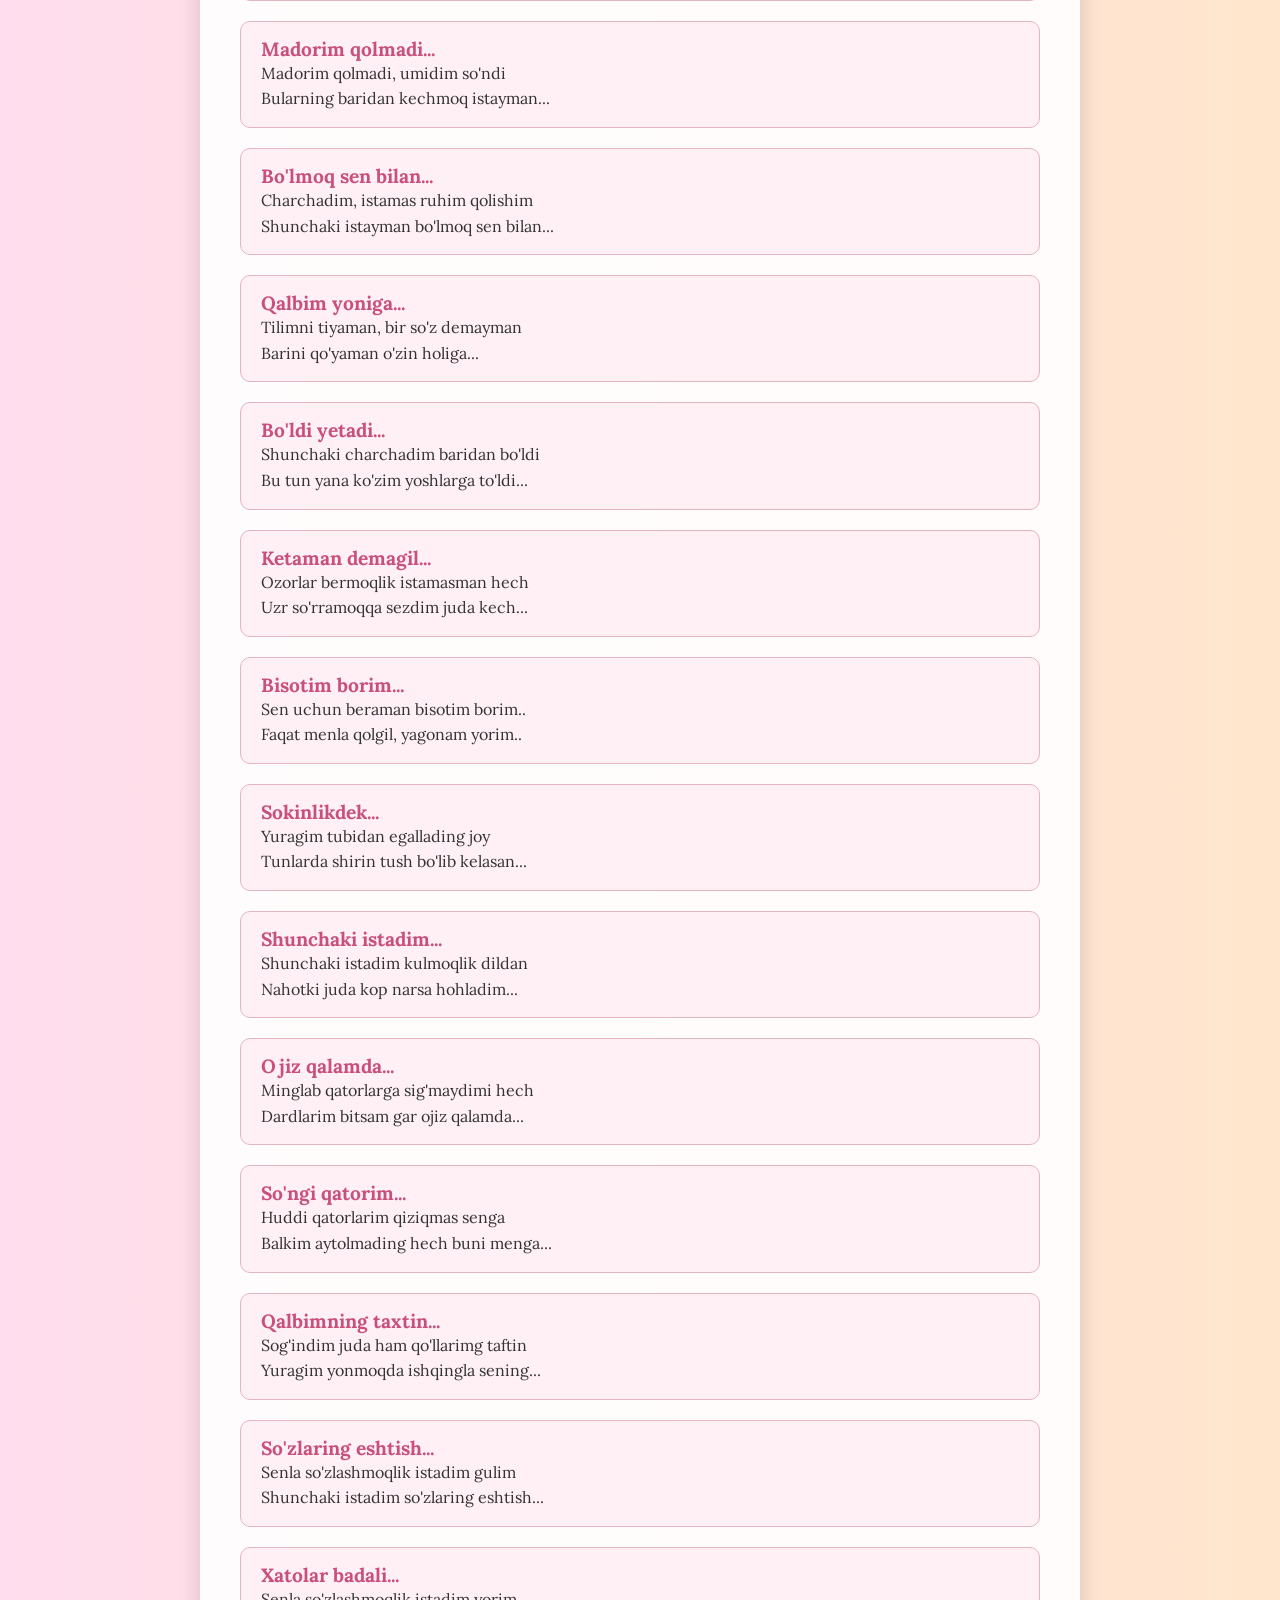
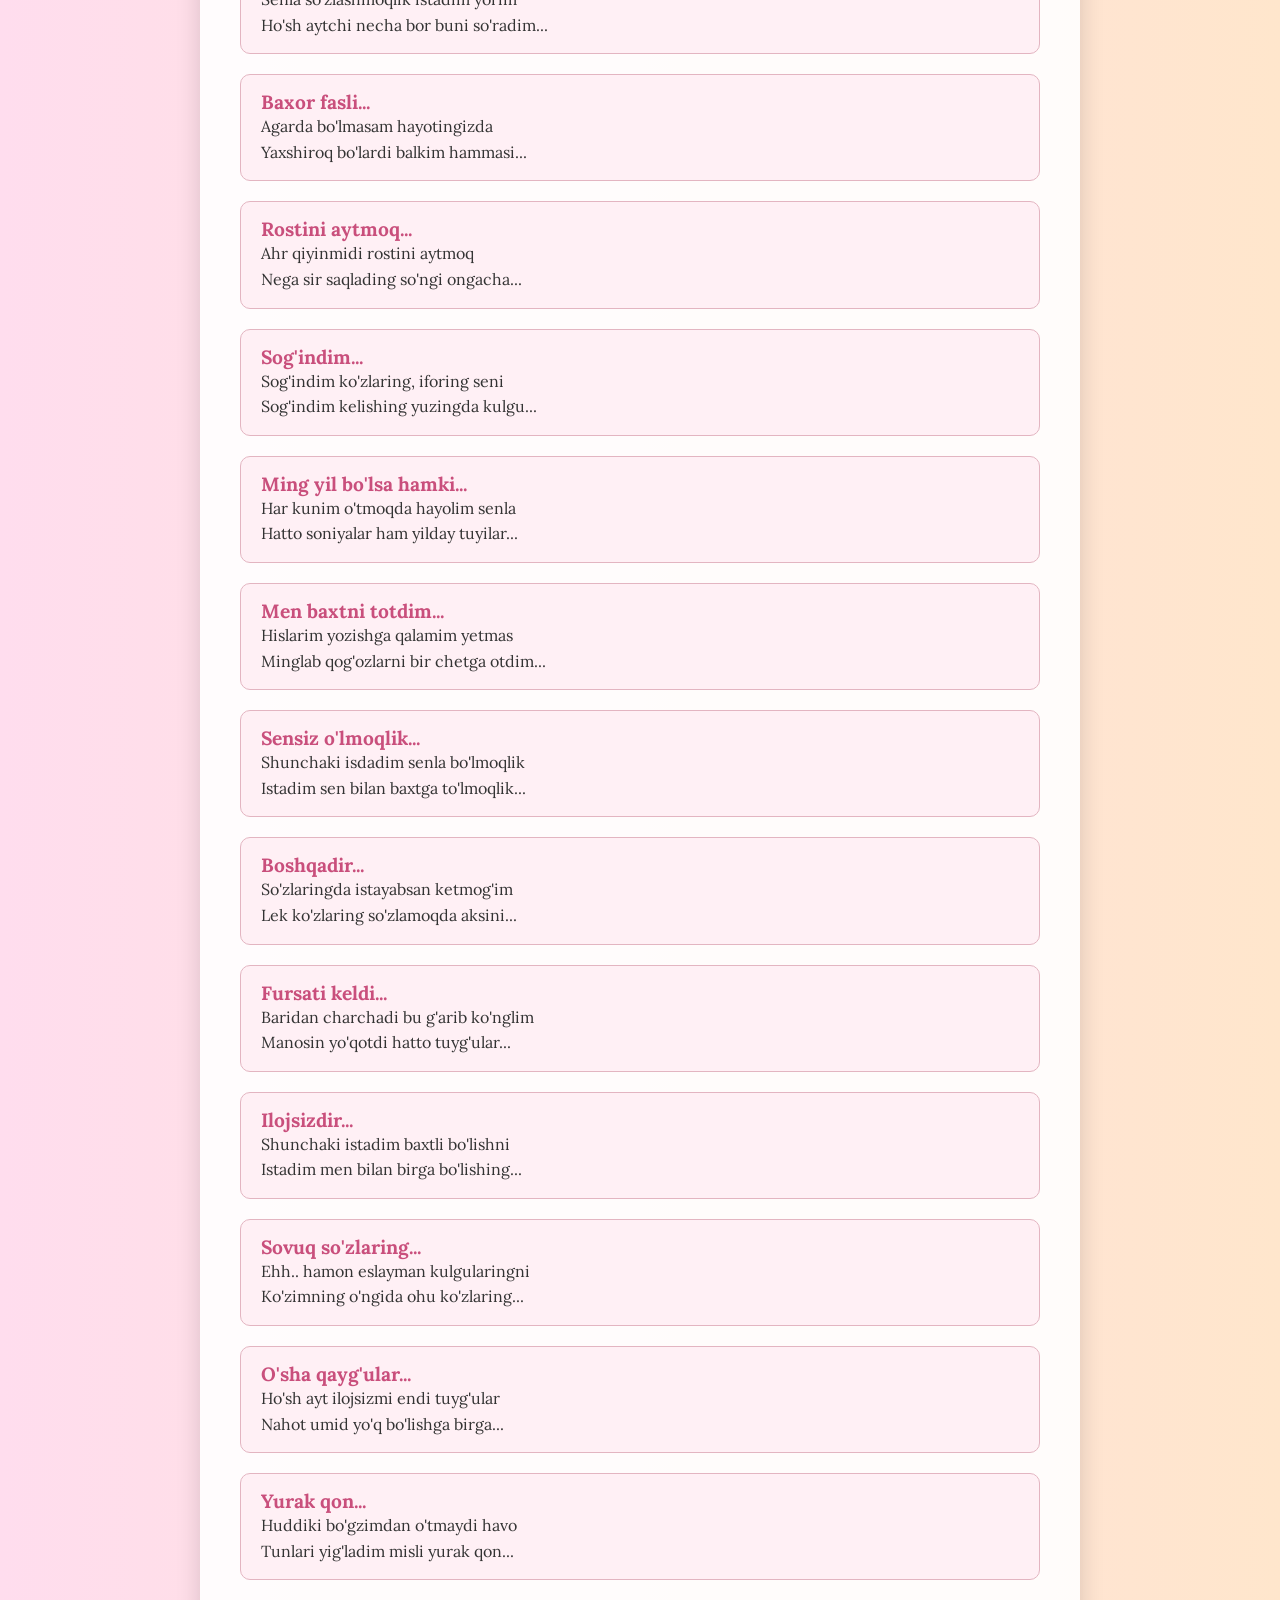
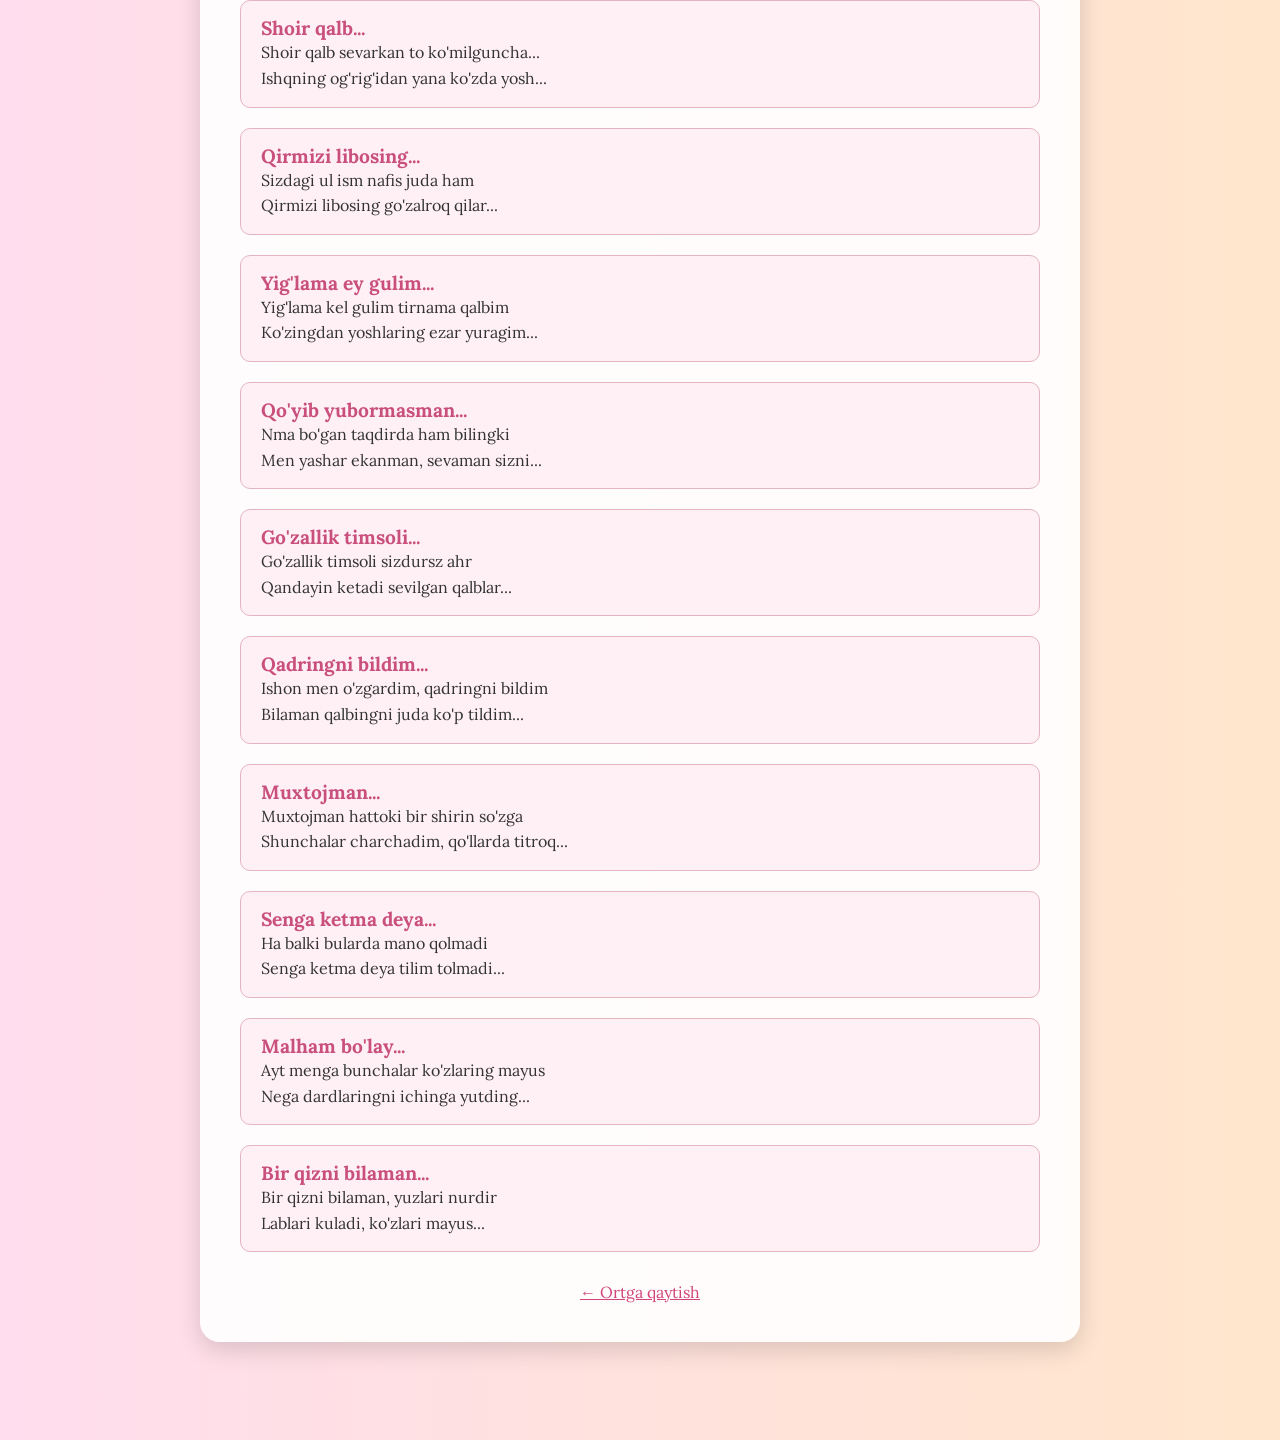
==== commit f7b841aa: "Update poems.html" ====
--- a/poems.html
+++ b/poems.html
@@ -12,7 +12,7 @@
   <div class="poem-container">
     <h1>She’rlarim va Bitiklar</h1>
 
-    <!-- 1. Kimgadr (Oldingi versiyadan) -->
+    <!-- Eski 1 -->
     <div class="poem" id="kimgadr" onclick="togglePoem(this)">
       <div class="poem-title">Kimgadr...</div>
       <div class="poem-preview">Tariflashga so'z topolmadim...<br>Hislarim jo'sh urdi, jim qilolmadim...</div>
@@ -54,7 +54,7 @@
       </div>
     </div>
 
-    <!-- 2. Hikoya (Oldingi versiyadan) -->
+    <!-- Eski 2 -->
     <div class="poem" id="hikoya" onclick="togglePoem(this)">
       <div class="poem-title">Hikoya</div>
       <div class="poem-preview">O'sha kunni hamon eslayman...<br>Ishqning alangasi o't olgan onni...</div>
@@ -156,7 +156,7 @@
       </div>
     </div>
 
-    <!-- 3. Visoling (Oldingi versiyadan) -->
+    <!-- Eski 3 -->
     <div class="poem" id="visoling" onclick="togglePoem(this)">
       <div class="poem-title">Visoling...</div>
       <div class="poem-preview">Qo'llaring tutmoqlik istar qollarim<br>Qaro ko'zlaringga ko'zim tushsaydi...</div>
@@ -184,9 +184,9 @@
       </div>
     </div>
 
-    <!-- 4. Tunlari bedorman -->
+    <!-- Yangi 1 -->
     <div class="poem" id="tunlari-bedorman" onclick="togglePoem(this)">
-      <div class="poem-title">Tunlari bedorman ko'zda uyqu yo'q</div>
+      <div class="poem-title">Tunlari bedorman...</div>
       <div class="poem-preview">Tunlari bedorman ko'zda uyqu yo'q<br>Dardlardan bezorman og'riqdan kuyib...</div>
       <div class="poem-full">
 Tunlari bedorman ko'zda uyqu yo'q
@@ -251,10 +251,10 @@
       </div>
     </div>
 
-    <!-- 5. Bag'ritosh -->
+    <!-- Yangi 2 -->
     <div class="poem" id="bagritosh" onclick="togglePoem(this)">
-      <div class="poem-title">Shunchalar bag'ritosh inson bo'ldimmi?</div>
-      <div class="poem-preview">Shunchalar bag'ritosh inson bo'ldimmi?<br>Balki sabab, dildan kulmay, so'ldimmi?...</div>
+      <div class="poem-title">Bag'ritosh inson...</div>
+      <div class="poem-preview">Shunchalar bag'ritosh inson bo'ldimmi?<br>Balki sabab,dildan kulmay, so'ldimmi?...</div>
       <div class="poem-full">
 Shunchalar bag'ritosh inson bo'ldimmi?
 Balki sabab,dildan kulmay, so'ldimmi?
@@ -278,7 +278,7 @@
       </div>
     </div>
 
-    <!-- 6. Ishq boshqadir -->
+    <!-- Yangi 3 -->
     <div class="poem" id="ishq-boshqadir" onclick="togglePoem(this)">
       <div class="poem-title">Sevish boshqa, yaxshi ko'rish boshqadir!</div>
       <div class="poem-preview">Ishq silarkan g'animlarning boshini,<br>To'kar ekan g'ariblarning yoshini...</div>
@@ -345,9 +345,9 @@
       </div>
     </div>
 
-    <!-- 7. Vasling ila -->
-    <div class="poem" onclick="togglePoem(this)">
-      <div class="poem-title">Vasling ila...</div>
+    <!-- Yangi 4 -->
+    <div class="poem" onclick="togglePoem(this)">
+      <div class="poem-title">Nelarni istamas...</div>
       <div class="poem-preview">Nelarni istamas bu g'arib ko'ngil<br>Visolni istaydi yo'l yo'q bolsa ham...</div>
       <div class="poem-full">
 Nelarni istamas bu g'arib ko'ngil
@@ -360,9 +360,9 @@
       </div>
     </div>
 
-    <!-- 8. Go'zal guli -->
-    <div class="poem" onclick="togglePoem(this)">
-      <div class="poem-title">Dunyoning eng go'zal guli...</div>
+    <!-- Yangi 5 -->
+    <div class="poem" onclick="togglePoem(this)">
+      <div class="poem-title">Go'zal bo'lmoqni...</div>
       <div class="poem-preview">To'g'ri, bu tasvir yarashmas sizga...</div>
       <div class="poem-full">
 To'g'ri, bu tasvir yarashmas sizga
@@ -370,28 +370,43 @@
       </div>
     </div>
 
-    <!-- 9. Ko'zlaring tubiga -->
+    <!-- Yangi 6 -->
     <div class="poem" onclick="togglePoem(this)">
       <div class="poem-title">Ko'zlaring tubiga...</div>
       <div class="poem-preview">Ko'zlaring tubiga cho'kmoq istadim<br>Bir bor qarashingla olding hayotim...</div>
       <div class="poem-full">
 Ko'zlaring tubiga cho'kmoq istadim
 Bir bor qarashingla olding hayotim
+      </div>
+    </div>
+
+    <!-- Yangi 7 -->
+    <div class="poem" onclick="togglePoem(this)">
+      <div class="poem-title">Sendek qizni...</div>
+      <div class="poem-preview">Ahir sendek qizni qancha izladim<br>Senla bitarmikan balki bayotim...</div>
+      <div class="poem-full">
 Ahir sendek qizni qancha izladim
 Senla bitarmikan balki bayotim
       </div>
     </div>
 
-    <!-- 10. G'azal yozsam -->
-    <div class="poem" onclick="togglePoem(this)">
-      <div class="poem-title">G'azal yozsam...</div>
+    <!-- Yangi 8 -->
+    <div class="poem" onclick="togglePoem(this)">
+      <div class="poem-title">G'azal yozsam ham...</div>
       <div class="poem-preview">G'azal yozsam ham tugaydi yillar<br>Ammo toxtolmasman isming aytishni...</div>
       <div class="poem-full">
 G'azal yozsam ham tugaydi yillar
 Ammo toxtolmasman isming aytishni
 Isming aytganda jonlansa tillar
 Yuragim istaman sendan qaytishni
-
+      </div>
+    </div>
+
+    <!-- Yangi 9 -->
+    <div class="poem" onclick="togglePoem(this)">
+      <div class="poem-title">Go'zalim...</div>
+      <div class="poem-preview">Go'zalim, tariflab berolmas tillar<br>Korganda jo'sh urib har lahza dilim...</div>
+      <div class="poem-full">
 Go'zalim, tariflab berolmas tillar
 Korganda jo'sh urib har lahza dilim
 Senga yetolmadi qancha ko'ngillar
@@ -399,7 +414,7 @@
       </div>
     </div>
 
-    <!-- 11. Ko'rmoq kerakda -->
+    <!-- Yangi 10 -->
     <div class="poem" onclick="togglePoem(this)">
       <div class="poem-title">Ko'rmoq kerakda...</div>
       <div class="poem-preview">Ruhim olar aytgan so'zingiz<br>To'g'ri ayb sevgan yurakda...</div>
@@ -408,17 +423,38 @@
 To'g'ri ayb sevgan yurakda
 Xumor tutar qaro kozingiz
 Netay ahir ko'rmoq kerakda...
-
+      </div>
+    </div>
+
+    <!-- Yangi 11 -->
+    <div class="poem" onclick="togglePoem(this)">
+      <div class="poem-title">Nafis qo'lingga...</div>
+      <div class="poem-preview">Hayotim tutqazsam nafis qo'lingga<br>Meni ham o'zingday asrolarmiding...</div>
+      <div class="poem-full">
 Hayotim tutqazsam nafis qo'lingga
 Meni ham o'zingday asrolarmiding
 Jonimni to'shasam yugan yo'lingga
 Sen ham sevdim deya takrorlarmiding
-
+      </div>
+    </div>
+
+    <!-- Yangi 12 -->
+    <div class="poem" onclick="togglePoem(this)">
+      <div class="poem-title">So'zlaring boli...</div>
+      <div class="poem-preview">So'zlaring bolini istasam tatmoq<br>Balki rahm qilib so'zlarsan jonim...</div>
+      <div class="poem-full">
 So'zlaring bolini istasam tatmoq
 Balki rahm qilib so'zlarsan jonim
 Senga osonmidi ishqim tutatmoq
 Seningla aqlimdan ketdi hayolim
-
+      </div>
+    </div>
+
+    <!-- Yangi 13 -->
+    <div class="poem" onclick="togglePoem(this)">
+      <div class="poem-title">Sevgilim...</div>
+      <div class="poem-preview">Jonim degan so'zing olar jonimni<br>Bunchalar tovlanma, yagonam, gulim...</div>
+      <div class="poem-full">
 Jonim degan so'zing olar jonimni
 Bunchalar tovlanma, yagonam, gulim
 Tutib turolmayman hayajonimni
@@ -426,7 +462,7 @@
       </div>
     </div>
 
-    <!-- 12. Hayotim -->
+    <!-- Yangi 14 -->
     <div class="poem" onclick="togglePoem(this)">
       <div class="poem-title">Hayotim...</div>
       <div class="poem-preview">Hayotim deb chaqirgum seni<br>Chunki hayotimni qo'lingga ottim...</div>
@@ -435,7 +471,14 @@
 Chunki hayotimni qo'lingga ottim
 Yondirib kul qilding, sen bugun meni
 Aytgan so'zlaringdan alqm yo'qottim
-
+      </div>
+    </div>
+
+    <!-- Yangi 15 -->
+    <div class="poem" onclick="togglePoem(this)">
+      <div class="poem-title">So'ngi tilagim...</div>
+      <div class="poem-preview">Huddiki olovda tovlab yuragim<br>Ayovsiz yoqasan jonimni asta...</div>
+      <div class="poem-full">
 Huddiki olovda tovlab yuragim
 Ayovsiz yoqasan jonimni asta
 Faqat menikisan, so'ngi tilagim
@@ -443,45 +486,167 @@
       </div>
     </div>
 
-    <!-- 13. To the last breath -->
+    <!-- Yangi 16 -->
     <div class="poem" id="reflections" onclick="togglePoem(this)">
       <div class="poem-title">To the last breath...</div>
       <div class="poem-preview">I am willing to love you to the last breath...</div>
       <div class="poem-full">
-I am willing to love you to the last breath, I am willing to hold your hands to the last moment, I want to see you in my last blink, I want to hear you say that you love me as my last words to listen.
-      </div>
-    </div>
-
-    <!-- 14. The love? -->
+I am willing to love you to the last breath, I am willing to hold you hands to the last moment, I want to see you in my last blink, I want to hear you say that you love me as my last words to listen
+      </div>
+    </div>
+
+    <!-- Yangi 17 -->
     <div class="poem" onclick="togglePoem(this)">
       <div class="poem-title">The love?</div>
       <div class="poem-preview">Love is not something to end...</div>
       <div class="poem-full">
 The love?
-Love is not something to end,
-love is not something you care about that person.
-Love is not being perfect,
-love is not something you can have willingly.
-
-It comes unintentionally, a person can not love someone just by saying you love them. Becoz Love is not action of mind or brain. It is act of soul. You love someone only if Allah wants you to, you love someone unintentionally, unconditionally, not just becoz they are beautiful, not only becoz you have memories with them. Not becoz of anything. If you know why you love someone, then that love wont last long, becoz it is worldly, and everything in this world will vanish eventually.
-
+Love is not something to end, l
+ove is not something you care about that person. 
+Love is not being perfect, 
+love is not something you can have willingly
+      </div>
+    </div>
+
+    <!-- Yangi 18 -->
+    <div class="poem" onclick="togglePoem(this)">
+      <div class="poem-title">Act of soul...</div>
+      <div class="poem-preview">It comes unintentionally, a person can not love someone just by saying...</div>
+      <div class="poem-full">
+It comes unintentionally, a person can not love someone just by saying you love them. Becoz Love is not action of mind or brain. It is act of soul. You love someone only if Allah want you to, you love someone unintentionally, unconditionally, not just becoz they are beautiful, not only becoz you have memeories with them. Not becoz of anything. If you know why you love someone, then that love wont last long, becoz it is worldly, and everything in this world will vanish eventually
+      </div>
+    </div>
+
+    <!-- Yangi 19 -->
+    <div class="poem" onclick="togglePoem(this)">
+      <div class="poem-title">Burden and Pain...</div>
+      <div class="poem-preview">And love... it comes with price, with burden and with pain...</div>
+      <div class="poem-full">
 And love...
-it comes with price, with burden and with pain... And sometimes the pain is not something you expect to be easy. Becoz it is hard to keep, hard to save. And when I say loving is not easy, I mean it. You realize you love someone mostly when you are in darkness, when you had the times so rough you start to will death. Only then you can realize how much you need that certain person, only then you can see how much important that person is.
+it comes with price, with burden and with pain... And sometimes the pain is not something you expect to be easy. Becoz it is hard to keep, hard to save. And when I say loving is not easy, I mean it. You realize you love someone mostly when you are in darkness, when you had the times so rough you start to will death. Only then you can realize how much you need that certain percon, only then you can see how much important that person is. 
 In darkness... with none.. and with nothing...
-At time like this, you only want your loved one to be there, to hold, to lean on...
-      </div>
-    </div>
-
-    <!-- 15. Senga hislarimni yozsam -->
-    <div class="poem" onclick="togglePoem(this)">
-      <div class="poem-title">Senga hislarimni yozsam bir kitob...</div>
+At time like this, you only want your loved one to be there, to hold, to lean on. ..
+      </div>
+    </div>
+
+    <!-- Yangi 20 -->
+    <div class="poem" onclick="togglePoem(this)">
+      <div class="poem-title">Ko'nglingni to'q qil...</div>
+      <div class="poem-preview">Tunlari bedorman ko'zda uyqu yo'q<br>Dardlardan bezorman og'riqdan kuyib...</div>
+      <div class="poem-full">
+Tunlari bedorman ko'zda uyqu yo'q
+Dardlardan bezorman og'riqdan kuyib
+Ammo sen ko'nglingni qilavergin to'q
+Hechqachon ketmasman o'zgasin suyib
+
+Yarador qalbimga ohista so'zlab
+Yupattim, aldadim deb holing ayon
+Ammo hamon ko'zlar visoling ko'zlab
+Taskinni izlaydi boqib har qayon
+      </div>
+    </div>
+
+    <!-- Yangi 21 -->
+    <div class="poem" onclick="togglePoem(this)">
+      <div class="poem-title">Qalbingda nelar bor...</div>
+      <div class="poem-preview">Bilmadim qalbingda nelar borligin<br>O'tmishni esladim o'tirib bir dam...</div>
+      <div class="poem-full">
+Bilmadim qalbingda nelar borligin
+O'tmishni esladim o'tirib bir dam
+Ko'rsayding qanchalik senga zorligim
+Balkim kelar eding ko'z yoshla sen ham
+      </div>
+    </div>
+
+    <!-- Yangi 22 -->
+    <div class="poem" onclick="togglePoem(this)">
+      <div class="poem-title">Nurab boryabman...</div>
+      <div class="poem-preview">Kunduzlar amallab o'tmoqda asta<br>Biroq tunlarimda dardlarim tayin...</div>
+      <div class="poem-full">
+Kunduzlar amallab o'tmoqda asta
+Biroq tunlarimda dardlarim tayin
+Bilmadim tanammi yo qalbim hasta
+Lek nurab boryabman soniyalar sayin
+      </div>
+    </div>
+
+    <!-- Yangi 23 -->
+    <div class="poem" onclick="togglePoem(this)">
+      <div class="poem-title">Sevgining kuchi...</div>
+      <div class="poem-preview">Soatlab yotsamda yostig'im quchib<br>Ko'zlarim yumilmas hayollar tinmas...</div>
+      <div class="poem-full">
+Soatlab yotsamda yostig'im quchib
+Ko'zlarim yumilmas hayollar tinmas
+Nahotki shumidi sevgining kuchi
+Nahotki dardlarim ul yorim bilmas
+      </div>
+    </div>
+
+    <!-- Yangi 24 -->
+    <div class="poem" onclick="togglePoem(this)">
+      <div class="poem-title">Chalajon yurak...</div>
+      <div class="poem-preview">Og'riqdan qichqirar chalajon yurak<br>Bo'g'zimdan huddiki o'tmaydi havo...</div>
+      <div class="poem-full">
+Og'riqdan qichqirar chalajon yurak
+Bo'g'zimdan huddiki o'tmaydi havo
+Bazi so'zlarimni aytishim kerak
+Lek ular dard qo'shar, hech bo'lmas davo
+      </div>
+    </div>
+
+    <!-- Yangi 25 -->
+    <div class="poem" onclick="togglePoem(this)">
+      <div class="poem-title">Qo'limda titroq...</div>
+      <div class="poem-preview">Qanday aytishlikni bilmam bularni<br>Tilim aylanmaydi qo'limda titroq...</div>
+      <div class="poem-full">
+Qanday aytishlikni bilmam bularni
+Tilim aylanmaydi qo'limda titroq
+Shu sabab yozaman shu qatorlarni
+Seni sevamanda hammadan ko'proq
+      </div>
+    </div>
+
+    <!-- Yangi 26 -->
+    <div class="poem" onclick="togglePoem(this)">
+      <div class="poem-title">Ozorlar...</div>
+      <div class="poem-preview">Ozorlar o'tganda shirin jonimdan<br>Ko'zlarim so'qirday ko'rmay qolaman...</div>
+      <div class="poem-full">
+Ozorlar o'tganda shirin jonimdan
+Ko'zlarim so'qirday ko'rmay qolaman
+Barini so'zlayman bu hayolimdan
+Va seni shundayin ko'yga solaman
+      </div>
+    </div>
+
+    <!-- Yangi 27 -->
+    <div class="poem" onclick="togglePoem(this)">
+      <div class="poem-title">Barcha dostonim...</div>
+      <div class="poem-preview">Ishon istamayman bermoqlik ozor<br>Ahr senla yoruq bo'ldi osmonim...</div>
+      <div class="poem-full">
+Ishon istamayman bermoqlik ozor
+Ahr senla yoruq bo'ldi osmonim
+Bilmaysan qanchalik qalbim senga zor
+Shu sabab sengadir barcha dostonim
+      </div>
+    </div>
+
+    <!-- Yangi 28 -->
+    <div class="poem" onclick="togglePoem(this)">
+      <div class="poem-title">Senga bir kitob...</div>
       <div class="poem-preview">Senga hislarimni yozsam bir kitob<br>Ismingni qo'ysammi sarlavha etib...</div>
       <div class="poem-full">
 Senga hislarimni yozsam bir kitob
 Ismingni qo'ysammi sarlavha etib
 Ammo dunyolarga etmasman hitob
 O'zgalarga isming bormasin yetib
-
+      </div>
+    </div>
+
+    <!-- Yangi 29 -->
+    <div class="poem" onclick="togglePoem(this)">
+      <div class="poem-title">Rashk o'ti...</div>
+      <div class="poem-preview">Istamas ko'zlarim o'zgani ko'rmoq<br>Toki o'zgalar ham ko'rmasin seni...</div>
+      <div class="poem-full">
 Istamas ko'zlarim o'zgani ko'rmoq
 Toki o'zgalar ham ko'rmasin seni
 Qiyindur qalbimga bu hukm qilmoq
@@ -489,10 +654,10 @@
       </div>
     </div>
 
-    <!-- 16. Qalbda yonar -->
-    <div class="poem" onclick="togglePoem(this)">
-      <div class="poem-title">Qalbda yonar...</div>
-      <div class="poem-preview">Yurakda sog'inchning shamoli yeldi<br>Ko'zlar dengizingda cho'kmoq istadim...</div>
+    <!-- Yangi 30 -->
+    <div class="poem" onclick="togglePoem(this)">
+      <div class="poem-title">Hidingga to'ymoq...</div>
+      <div class="poem-preview">Yurakda so'ginchning shamoli yeldi<br>Ko'zlar dengizingda cho'kmoq istadim...</div>
       <div class="poem-full">
 Yurakda so'ginchning shamoli yeldi
 Ko'zlar dengizingda cho'kmoq istadim
@@ -505,16 +670,23 @@
       </div>
     </div>
 
-    <!-- 17. Sababsiz sevmoqlik -->
-    <div class="poem" onclick="togglePoem(this)">
-      <div class="poem-title">Sababsiz sevmoqlik...</div>
+    <!-- Yangi 31 -->
+    <div class="poem" onclick="togglePoem(this)">
+      <div class="poem-title">Chin sevgida...</div>
       <div class="poem-preview">Sababsiz sevmoqlik mumkindir seni<br>Chunki chin sevgida sabab bo'lmaydi...</div>
       <div class="poem-full">
 Sababsiz sevmoqlik mumkindir seni
 Chunki chin sevgida sabab bo'lmaydi
 Yuzlab go'zallar sevsa ham meni
 Sendan o'zga yuzni qalbim ko'rmaydi
-
+      </div>
+    </div>
+
+    <!-- Yangi 32 -->
+    <div class="poem" onclick="togglePoem(this)">
+      <div class="poem-title">Menga kerakim...</div>
+      <div class="poem-preview">Ahr bunchalik ham go'zal bo'lma-da<br>Hatto suratingga o'ynar yuragim...</div>
+      <div class="poem-full">
 Ahr bunchalik ham go'zal bo'lma-da
 Hatto suratingga o'ynar yuragim
 Iliq bahordayin gulla, so'lma-da
@@ -522,9 +694,36 @@
       </div>
     </div>
 
-    <!-- 18. Qatorlarim ichida borsan -->
-    <div class="poem" onclick="togglePoem(this)">
-      <div class="poem-title">Qatorlarim ichida borsan...</div>
+    <!-- Yangi 33 -->
+    <div class="poem" onclick="togglePoem(this)">
+      <div class="poem-title">Qalblarimiz bo'sh...</div>
+      <div class="poem-preview">Shunchalar bag'ritosh inson bo'ldimmi?<br>Balki sabab,dildan kulmay, so'ldimmi?...</div>
+      <div class="poem-full">
+Shunchalar bag'ritosh inson bo'ldimmi?
+Balki sabab,dildan kulmay, so'ldimmi?
+Bari tuyg'ularni yo'qotib asta
+Balki ich-ichimdan sinib o'ldimmi?
+
+Ho'sh ayting javoblar tayinmi bizda?
+Bundayin savollar tugamas hech ham
+Ayting dardingiz yo'qmi yo sizda
+Barchani yig'latdi bu dard bu alam
+
+Dunyodan bezigan faqat menni, ho'sh?
+Necha ming insonlar osdi o'zini
+Ayting menga nega qalblarimiz bo'sh
+Chunki inson bilmas aytgan so'zini
+
+Agar bilganida ne demoqlikni
+Ranjitilmas edi sababsiz qalbar
+Huddiki unitdik biz ko'rmoqlikni
+Shu sabab to'plandi hammada dardlar
+      </div>
+    </div>
+
+    <!-- Yangi 34 -->
+    <div class="poem" onclick="togglePoem(this)">
+      <div class="poem-title">Qahvarang ko'zing...</div>
       <div class="poem-preview">Qatorlarim ichida borsan<br>Duolarda so'rayman Allohdan o'zing...</div>
       <div class="poem-full">
 Qatorlarim ichida borsan
@@ -535,7 +734,7 @@
       </div>
     </div>
 
-    <!-- 19. Madorim qolmadi -->
+    <!-- Yangi 35 -->
     <div class="poem" onclick="togglePoem(this)">
       <div class="poem-title">Madorim qolmadi...</div>
       <div class="poem-preview">Madorim qolmadi, umidim so'ndi<br>Bularning baridan kechmoq istayman...</div>
@@ -549,7 +748,14 @@
 Kechmoqlik istayman baridan shu on
 Ichimda alamlar bo'lar yuz kitob
 Senga sevgim ila yashayman hamon
-
+      </div>
+    </div>
+
+    <!-- Yangi 36 -->
+    <div class="poem" onclick="togglePoem(this)">
+      <div class="poem-title">Bo'lmoq sen bilan...</div>
+      <div class="poem-preview">Charchadim, istamas ruhim qolishim<br>Shunchaki istayman bo'lmoq sen bilan...</div>
+      <div class="poem-full">
 Charchadim, istamas ruhim qolishim
 Shunchaki istayman bo'lmoq sen bilan
 Ko'r mana, dardlarim qay ko'yga solishin
@@ -557,34 +763,67 @@
       </div>
     </div>
 
-    <!-- 20. Shunchaki charchadim -->
-    <div class="poem" onclick="togglePoem(this)">
-      <div class="poem-title">Shunchaki charchadim...</div>
+    <!-- Yangi 37 -->
+    <div class="poem" onclick="togglePoem(this)">
+      <div class="poem-title">Qalbim yoniga...</div>
       <div class="poem-preview">Tilimni tiyaman, bir so'z demayman<br>Barini qo'yaman o'zin holiga...</div>
       <div class="poem-full">
 Tilimni tiyaman, bir so'z demayman
 Barini qo'yaman o'zin holiga
 Hatto chaqirsalar endi kelmayman
 Shunchaki ketaman qalbim yoniga..
-
+      </div>
+    </div>
+
+    <!-- Yangi 38 -->
+    <div class="poem" onclick="togglePoem(this)">
+      <div class="poem-title">Bo'ldi yetadi...</div>
+      <div class="poem-preview">Shunchaki charchadim baridan bo'ldi<br>Bu tun yana ko'zim yoshlarga to'ldi...</div>
+      <div class="poem-full">
 Shunchaki charchadim baridan bo'ldi
 Bu tun yana ko'zim yoshlarga to'ldi
 Hattoki bo'g'zimdan havo o'tmadi
 Balkim so'ngda qalbim bariga ko'ndi
-
+      </div>
+    </div>
+
+    <!-- Yangi 39 -->
+    <div class="poem" onclick="togglePoem(this)">
+      <div class="poem-title">Ketaman demagil...</div>
+      <div class="poem-preview">Ozorlar bermoqlik istamasman hech<br>Uzr so'rramoqqa sezdim juda kech...</div>
+      <div class="poem-full">
 Ozorlar bermoqlik istamasman hech
 Uzr so'rramoqqa sezdim juda kech
 Oz qoldi biz baxtli bo'lamiz albat
 Ey gulim ketaman demagil faqat
-
+      </div>
+    </div>
+
+    <!-- Yangi 40 -->
+    <div class="poem" onclick="togglePoem(this)">
+      <div class="poem-title">Bisotim borim...</div>
+      <div class="poem-preview">Sen uchun beraman bisotim borim..<br>Faqat menla qolgil, yagonam yorim..</div>
+      <div class="poem-full">
 Sen uchun beraman bisotim borim..
 Faqat menla qolgil, yagonam yorim..
       </div>
     </div>
 
-    <!-- 21. Kulmoqlik dildan -->
-    <div class="poem" onclick="togglePoem(this)">
-      <div class="poem-title">Kulmoqlik dildan...</div>
+    <!-- Yangi 41 -->
+    <div class="poem" onclick="togglePoem(this)">
+      <div class="poem-title">Sokinlikdek...</div>
+      <div class="poem-preview">Yuragim tubidan egallading joy<br>Tunlarda shirin tush bo'lib kelasan...</div>
+      <div class="poem-full">
+Yuragim tubidan egallading joy
+Tunlarda shirin tush bo'lib kelasan
+Porlaysan zulmatda hiddi ko'kda oy
+Huddi sokinlikdek qalbda yelasan
+      </div>
+    </div>
+
+    <!-- Yangi 42 -->
+    <div class="poem" onclick="togglePoem(this)">
+      <div class="poem-title">Shunchaki istadim...</div>
       <div class="poem-preview">Shunchaki istadim kulmoqlik dildan<br>Nahotki juda kop narsa hohladim...</div>
       <div class="poem-full">
 Shunchaki istadim kulmoqlik dildan
@@ -614,9 +853,9 @@
       </div>
     </div>
 
-    <!-- 22. Ojiz qalam -->
-    <div class="poem" onclick="togglePoem(this)">
-      <div class="poem-title">Ojiz qalam...</div>
+    <!-- Yangi 43 -->
+    <div class="poem" onclick="togglePoem(this)">
+      <div class="poem-title">Ojiz qalamda...</div>
       <div class="poem-preview">Minglab qatorlarga sig'maydimi hech<br>Dardlarim bitsam gar ojiz qalamda...</div>
       <div class="poem-full">
 Minglab qatorlarga sig'maydimi hech
@@ -633,7 +872,14 @@
 Qalbimda og'riqga davo izladim
 Baxtli bo'larmiding ketsam olib bosh
 Sensiz qolib qo'llar bo'ldi muzladi
-
+      </div>
+    </div>
+
+    <!-- Yangi 44 -->
+    <div class="poem" onclick="togglePoem(this)">
+      <div class="poem-title">So'ngi qatorim...</div>
+      <div class="poem-preview">Huddi qatorlarim qiziqmas senga<br>Balkim aytolmading hech buni menga...</div>
+      <div class="poem-full">
 Huddi qatorlarim qiziqmas senga
 Balkim aytolmading hech buni menga
 Endi bularga hech yetmas madorim
@@ -641,21 +887,35 @@
       </div>
     </div>
 
-    <!-- 23. Kel yorim -->
-    <div class="poem" onclick="togglePoem(this)">
-      <div class="poem-title">Kel yorim...</div>
-      <div class="poem-preview">Sog'indim juda ham qo'llaring taftin<br>Yuragim yonmoqda ishqingla sening...</div>
+    <!-- Yangi 45 -->
+    <div class="poem" onclick="togglePoem(this)">
+      <div class="poem-title">Qalbimning taxtin...</div>
+      <div class="poem-preview">Sog'indim juda ham qo'llarimg taftin<br>Yuragim yonmoqda ishqingla sening...</div>
       <div class="poem-full">
 Sog'indim juda ham qo'llarimg taftin
 Yuragim yonmoqda ishqingla sening
 O'zingniki qil kel qalbimning taxtin
 Kel yorim shifo bo'l dardimga mening
-
+      </div>
+    </div>
+
+    <!-- Yangi 46 -->
+    <div class="poem" onclick="togglePoem(this)">
+      <div class="poem-title">So'zlaring eshtish...</div>
+      <div class="poem-preview">Senla so'zlashmoqlik istadim gulim<br>Shunchaki istadim so'zlaring eshtish...</div>
+      <div class="poem-full">
 Senla so'zlashmoqlik istadim gulim
 Shunchaki istadim so'zlaring eshtish
 Qilgan hatolarim yoqmoqda dilim
 Nahotki imkonsiz vaslingga yetish
-
+      </div>
+    </div>
+
+    <!-- Yangi 47 -->
+    <div class="poem" onclick="togglePoem(this)">
+      <div class="poem-title">Xatolar badali...</div>
+      <div class="poem-preview">Senla so'zlashmoqlik istadim yorim<br>Ho'sh aytchi necha bor buni so'radim...</div>
+      <div class="poem-full">
 Senla so'zlashmoqlik istadim yorim
 Ho'sh aytchi necha bor buni so'radim
 So'zlarim chiqmaydi, yo'qdir madorim
@@ -663,9 +923,9 @@
       </div>
     </div>
 
-    <!-- 24. Bahor fasli -->
-    <div class="poem" onclick="togglePoem(this)">
-      <div class="poem-title">Bahor fasli...</div>
+    <!-- Yangi 48 -->
+    <div class="poem" onclick="togglePoem(this)">
+      <div class="poem-title">Baxor fasli...</div>
       <div class="poem-preview">Agarda bo'lmasam hayotingizda<br>Yaxshiroq bo'lardi balkim hammasi...</div>
       <div class="poem-full">
 Agarda bo'lmasam hayotingizda
@@ -677,7 +937,14 @@
 O'zim ham hohlayman ketishni shu on
 Hayotimga keldi bir baxor fasli
 Sen degan bahorni sog'indim yomon
-
+      </div>
+    </div>
+
+    <!-- Yangi 49 -->
+    <div class="poem" onclick="togglePoem(this)">
+      <div class="poem-title">Rostini aytmoq...</div>
+      <div class="poem-preview">Ahr qiyinmidi rostini aytmoq<br>Nega sir saqlading so'ngi ongacha...</div>
+      <div class="poem-full">
 Ahr qiyinmidi rostini aytmoq
 Nega sir saqlading so'ngi ongacha
 Imkonin topmading sen ortga qaytmoq 
@@ -685,9 +952,9 @@
       </div>
     </div>
 
-    <!-- 25. Qo'llarimga -->
-    <div class="poem" onclick="togglePoem(this)">
-      <div class="poem-title">Qo'llarimga...</div>
+    <!-- Yangi 50 -->
+    <div class="poem" onclick="togglePoem(this)">
+      <div class="poem-title">Sog'indim...</div>
       <div class="poem-preview">Sog'indim ko'zlaring, iforing seni<br>Sog'indim kelishing yuzingda kulgu...</div>
       <div class="poem-full">
 Sog'indim ko'zlaring, iforing seni
@@ -707,10 +974,10 @@
       </div>
     </div>
 
-    <!-- 26. Ming yil o'tsa hamki -->
-    <div class="poem" onclick="togglePoem(this)">
-      <div class="poem-title">Ming yil o'tsa hamki...</div>
-      <div class="poem-preview">Har kunim o'tmoqda hayolim senla<br>Hatto soniyalar ham yilday tuyilar...</div>
+    <!-- Yangi 51 -->
+    <div class="poem" onclick="togglePoem(this)">
+      <div class="poem-title">Ming yil bo'lsa hamki...</div>
+      <div class="poem-preview">Har kunim o'tmoqda hayolim senla <br>Hatto soniyalar ham yilday tuyilar...</div>
       <div class="poem-full">
 Har kunim o'tmoqda hayolim senla 
 Hatto soniyalar ham yilday tuyilar 
@@ -739,21 +1006,40 @@
       </div>
     </div>
 
-    <!-- 27. Boshqadir -->
-    <div class="poem" onclick="togglePoem(this)">
-      <div class="poem-title">Boshqadir...</div>
+    <!-- Yangi 52 -->
+    <div class="poem" onclick="togglePoem(this)">
+      <div class="poem-title">Men baxtni totdim...</div>
       <div class="poem-preview">Hislarim yozishga qalamim yetmas<br>Minglab qog'ozlarni bir chetga otdim...</div>
       <div class="poem-full">
 Hislarim yozishga qalamim yetmas
 Minglab qog'ozlarni bir chetga otdim
 Sog'inching isyoni misli dard ketmas
 Sening ko'zlaringla men baxtni totdim
-
+      </div>
+    </div>
+
+    <!-- Yangi 53 -->
+    <div class="poem" onclick="togglePoem(this)">
+      <div class="poem-title">Sensiz o'lmoqlik...</div>
+      <div class="poem-preview">Shunchaki isdadim senla bo'lmoqlik<br>Istadim sen bilan baxtga to'lmoqlik...</div>
+      <div class="poem-full">
 Shunchaki isdadim senla bo'lmoqlik
 Istadim sen bilan baxtga to'lmoqlik
 Vaqtlar o'tib o'ylab ko'ryabman asta
 Nahotki taqdirim sensiz o'lmoqlik
 
+Shunchaki istadim ko'zing ko'rmoqlik
+Nahotki qiyinmi meni sevmoqlik
+Mening oxirimmi yolg'iz so'lmoqlik
+Nahotki taqdirim sensiz o'lmoqlik..)
+      </div>
+    </div>
+
+    <!-- Yangi 54 -->
+    <div class="poem" onclick="togglePoem(this)">
+      <div class="poem-title">Boshqadir...</div>
+      <div class="poem-preview">So'zlaringda istayabsan ketmog'im<br>Lek ko'zlaring so'zlamoqda aksini...</div>
+      <div class="poem-full">
 So'zlaringda istayabsan ketmog'im
 Lek ko'zlaring so'zlamoqda aksini
 Og'riq bersam to'g'rimikn qolmo'gim
@@ -780,9 +1066,9 @@
       </div>
     </div>
 
-    <!-- 28. Yukdir bu hislar -->
-    <div class="poem" onclick="togglePoem(this)">
-      <div class="poem-title">Yukdir bu hislar...</div>
+    <!-- Yangi 55 -->
+    <div class="poem" onclick="togglePoem(this)">
+      <div class="poem-title">Fursati keldi...</div>
       <div class="poem-preview">Baridan charchadi bu g'arib ko'nglim<br>Manosin yo'qotdi hatto tuyg'ular...</div>
       <div class="poem-full">
 Baridan charchadi bu g'arib ko'nglim
@@ -817,11 +1103,61 @@
       </div>
     </div>
 
-    <!-- 29. Shoir qalb -->
+    <!-- Yangi 56 -->
+    <div class="poem" onclick="togglePoem(this)">
+      <div class="poem-title">Ilojsizdir...</div>
+      <div class="poem-preview">Shunchaki istadim baxtli bo'lishni<br>Istadim men bilan birga bo'lishing...</div>
+      <div class="poem-full">
+Shunchaki istadim baxtli bo'lishni
+Istadim men bilan birga bo'lishing
+Hohladim yana ul baxtga to'lishni 
+Ammo ilojsizdir menla qolishing
+      </div>
+    </div>
+
+    <!-- Yangi 57 -->
+    <div class="poem" onclick="togglePoem(this)">
+      <div class="poem-title">Sovuq so'zlaring...</div>
+      <div class="poem-preview">Ehh.. hamon eslayman kulgularingni<br>Ko'zimning o'ngida ohu ko'zlaring...</div>
+      <div class="poem-full">
+Ehh.. hamon eslayman kulgularingni
+Ko'zimning o'ngida ohu ko'zlaring
+Ho'sh, ayt yo'qotdingmi tuyg'ularingni
+Nega ayt bu qadar sovuq so'zlaring
+      </div>
+    </div>
+
+    <!-- Yangi 58 -->
+    <div class="poem" onclick="togglePoem(this)">
+      <div class="poem-title">O'sha qayg'ular...</div>
+      <div class="poem-preview">Ho'sh ayt ilojsizmi endi tuyg'ular<br>Nahot umid yo'q bo'lishga birga...</div>
+      <div class="poem-full">
+Ho'sh ayt ilojsizmi endi tuyg'ular
+Nahot umid yo'q bo'lishga birga
+Bizni yengoldimi o'sha qayg'ular
+Nahot bo'lolmadim men senga tirgak
+      </div>
+    </div>
+
+    <!-- Yangi 59 -->
+    <div class="poem" onclick="togglePoem(this)">
+      <div class="poem-title">Yurak qon...</div>
+      <div class="poem-preview">Huddiki bo'gzimdan o'tmaydi havo<br>Tunlari yig'ladim misli yurak qon...</div>
+      <div class="poem-full">
+Huddiki bo'gzimdan o'tmaydi havo
+Tunlari yig'ladim misli yurak qon
+Nahotki dardimga faqat sen davo
+Nasib etarmikan senla otgan tong
+      </div>
+    </div>
+
+    <!-- Yangi 60 -->
     <div class="poem" onclick="togglePoem(this)">
       <div class="poem-title">Shoir qalb...</div>
-      <div class="poem-preview">Ishqning og'rig'idan yana ko'zda yosh<br>Menga kerakmidi dard alam shuncha...</div>
-      <div class="poem-full">
+      <div class="poem-preview">Shoir qalb sevarkan to ko'milguncha...<br>Ishqning og'rig'idan yana ko'zda yosh...</div>
+      <div class="poem-full">
+Shoir qalb sevarkan to ko'milguncha
+
 Ishqning og'rig'idan yana ko'zda yosh
 Menga kerakmidi dard alam shuncha 
 Bilmadim qancha vaqt etarman bardosh
@@ -844,9 +1180,9 @@
       </div>
     </div>
 
-    <!-- 30. Qirmizi libos -->
-    <div class="poem" onclick="togglePoem(this)">
-      <div class="poem-title">Qirmizi libos...</div>
+    <!-- Yangi 61 -->
+    <div class="poem" onclick="togglePoem(this)">
+      <div class="poem-title">Qirmizi libosing...</div>
       <div class="poem-preview">Sizdagi ul ism nafis juda ham<br>Qirmizi libosing go'zalroq qilar...</div>
       <div class="poem-full">
 Sizdagi ul ism nafis juda ham
@@ -861,7 +1197,7 @@
       </div>
     </div>
 
-    <!-- 31. Yig'lama ey gulim -->
+    <!-- Yangi 62 -->
     <div class="poem" onclick="togglePoem(this)">
       <div class="poem-title">Yig'lama ey gulim...</div>
       <div class="poem-preview">Yig'lama kel gulim tirnama qalbim<br>Ko'zingdan yoshlaring ezar yuragim...</div>
@@ -875,7 +1211,14 @@
 Kel o'zim yupatay ko'zlaring asta
 Men sabab ko'z yoshing to'kilgan bo'lsa
 Qo'yib ber men bo'lay senga payvasta
-
+      </div>
+    </div>
+
+    <!-- Yangi 63 -->
+    <div class="poem" onclick="togglePoem(this)">
+      <div class="poem-title">Qo'yib yubormasman...</div>
+      <div class="poem-preview">Nma bo'gan taqdirda ham bilingki<br>Men yashar ekanman, sevaman sizni...</div>
+      <div class="poem-full">
 Nma bo'gan taqdirda ham bilingki
 Men yashar ekanman, sevaman sizni
 Qo'lingizdan kelgan barin qilingki
@@ -883,10 +1226,69 @@
       </div>
     </div>
 
-    <!-- 32. Barcha dardlaringa men bo'lay malham -->
+    <!-- Yangi 64 -->
+    <div class="poem" onclick="togglePoem(this)">
+      <div class="poem-title">Go'zallik timsoli...</div>
+      <div class="poem-preview">Go'zallik timsoli sizdursz ahr<br>Qandayin ketadi sevilgan qalblar...</div>
+      <div class="poem-full">
+Go'zallik timsoli sizdursz ahr
+Qandayin ketadi sevilgan qalblar
+Mayli men chidayman qilsangiz qahr
+Siz ila yengilroq bo'lardi dardlar
+      </div>
+    </div>
+
+    <!-- Yangi 65 -->
+    <div class="poem" onclick="togglePoem(this)">
+      <div class="poem-title">Qadringni bildim...</div>
+      <div class="poem-preview">Ishon men o'zgardim, qadringni bildim<br>Bilaman qalbingni juda ko'p tildim...</div>
+      <div class="poem-full">
+Ishon men o'zgardim, qadringni bildim
+Bilaman qalbingni juda ko'p tildim
+Yo'q, endi kech, men kechdim dema
+Sensiz hayotimni bir on his qildim
+Va sensiz hayotim zulmatdur, bildim
+      </div>
+    </div>
+
+    <!-- Yangi 66 -->
+    <div class="poem" onclick="togglePoem(this)">
+      <div class="poem-title">Muxtojman...</div>
+      <div class="poem-preview">Muxtojman hattoki bir shirin so'zga<br>Shunchalar charchadim, qo'llarda titroq...</div>
+      <div class="poem-full">
+Muxtojman hattoki bir shirin so'zga
+Shunchalar charchadim, qo'llarda titroq
+Nahot, ko'rolmadi o'zimdan o'zga
+Ko'zlarda yosh bilan tepganda tuproq
+
+Muxtojman, ozgina iliq so'zlarga
+Shunchalar charchadim, muzlaydi tanam
+Mayuslik jamlandi quvnoq ko'zlarga
+Go'yo kimsasizman, yo'qdir boshpanam
+
+Muxtojman, charchadi yarador dilim
+Shunchaki istayman siz ila bo'lmoq
+Ketaman deb takror aytsada tilim
+Bu yurak istaydi shu yerda qolmoq
+      </div>
+    </div>
+
+    <!-- Yangi 67 -->
+    <div class="poem" onclick="togglePoem(this)">
+      <div class="poem-title">Senga ketma deya...</div>
+      <div class="poem-preview">Ha balki bularda mano qolmadi<br>Senga ketma deya tilim tolmadi...</div>
+      <div class="poem-full">
+Ha balki bularda mano qolmadi
+Senga ketma deya tilim tolmadi
+Juda ham og'ritar bularning bari
+Ammo senga hislar hech yo'qolmadi
+      </div>
+    </div>
+
+    <!-- Yangi 68 -->
     <div class="poem" id="tasalli" onclick="togglePoem(this)">
-      <div class="poem-title">Barcha dardlaringa men bo'lay malham...</div>
-      <div class="poem-preview">Urunma, ular hech, tushunolishmaydi<br>Menga ayt ichingda barcha so'zlaring...</div>
+      <div class="poem-title">Malham bo'lay...</div>
+      <div class="poem-preview">Ayt menga bunchalar ko'zlaring mayus<br>Nega dardlaringni ichinga yutding...</div>
       <div class="poem-full">
 Urunma, ular hech, tushunolishmaydi
 Menga ayt ichingda barcha so'zlaring
@@ -923,24 +1325,7 @@
       </div>
     </div>
 
-    <!-- 33. Ketamizmi tog'lar qariga -->
-    <div class="poem" onclick="togglePoem(this)">
-      <div class="poem-title">Ketamizmi tog'lar qariga...</div>
-      <div class="poem-preview">Ketamizmi, baland tog'lar qariga<br>Ahr sabrimizning kosasi to'ldi...</div>
-      <div class="poem-full">
-Ketamizmi, baland tog'lar qariga
-Ahr sabrimizning kosasi to'ldi
-Qo'l siltaymiz asta bular bariga
-Bu yerlarda ming umidlar so'ndi
-
-Yur ketamiz, go'zal qushlar tomonga
-Oq ko'ngillar axir chiqdi yomonga
-Charchadiku bu yerlardan ruhim ham
-Ular gul-u biz aylandik somonga
-      </div>
-    </div>
-
-    <!-- 34. Bir qizni bilaman -->
+    <!-- Yangi 69 -->
     <div class="poem" id="osha-qiz" onclick="togglePoem(this)">
       <div class="poem-title">Bir qizni bilaman...</div>
       <div class="poem-preview">Bir qizni bilaman, yuzlari nurdir<br>Lablari kuladi, ko'zlari mayus...</div>
@@ -964,93 +1349,6 @@
 Gul yuzi porlaydi misoli oydur
 Chiroyda gullarni uyaltiradi
 Va hatto sho'xlikda u jo'shqin soydur
-      </div>
-    </div>
-
-    <!-- 35. Bugun yana kutdim -->
-    <div class="poem" onclick="togglePoem(this)">
-      <div class="poem-title">Bugun yana kutdim...</div>
-      <div class="poem-preview">Bugun yana kutdim, kelmading<br>Yana ayt necha yil yasharman sensiz...</div>
-      <div class="poem-full">
-Bugun yana kutdim, kelmading
-Yana ayt necha yil yasharman sensiz
-Hajringda yonganim hech ham bilmading
-Ayt nahot hayoting go'zalroq mensiz?
-
-Bilaman ne sabab ranjiding mendan
-Hech ham dardlaringga malham bo'lmadm
-Va lekn ketsang ham kechmadim sendan
-Ketganingdan so'ng, hech baxtga to'lmadm
-
-Nega doim kelganda tunlar
-O'ylar bo'roniga sarhush bo'lamiz
-Huddiki sovuqda muzlagan gullar
-Nahotki biz tunda nurdek so'namiz
-
-Tunlar kelganida nega bedorman
-Aytingchi ne sabab nam bo'lar ko'zlar
-Huddiki chorasiz qolgan bemorman
-Kimdur aytsa edi taskinli so'zlar
-      </div>
-    </div>
-
-    <!-- 36. Ul qaro qoshlaring -->
-    <div class="poem" onclick="togglePoem(this)">
-      <div class="poem-title">Ul qaro qoshlaring...</div>
-      <div class="poem-preview">Ul qaro qoshlaring hayoldan ketmas<br>Qahvarang ko'zlaring olarmu jonim...</div>
-      <div class="poem-full">
-Ul qaro qoshlaring hayoldan ketmas
-Qahvarang ko'zlaring olarmu jonim
-Hayotim ma'nosiz, visoling yetmas
-Bir bora ko'rsaydim qolmas armonim
-
-Nurdayin porlaysan, qaray olmasman
-Ko'zim tushgan onda o'zim yo'qotib
-Gulday iforingdan hech ketolmasman
-Kelgil qo'llarimga quyoshday botib
-
-Sen ila mislsiz go'zal bu tushlar
-Tabassuming yoqar ishq o'tin har on
-Har aytgan so'zingni ul dilim hushlar
-Ko'zlarim talpinar ul yo'ling tomon
-
-Kel, gulim, iforing ila sarmast qil
-Mayli so'zlamaylik, bir og'iz, bir on
-Shunchaki, firoqdan yondida bu dil
-Ahir, ayt vaslingga yetaman qachon?
-Firoqqa chidolmay yonaman hamon
-      </div>
-    </div>
-
-    <!-- 37. Sen bog'im bo'lsayding -->
-    <div class="poem" id="songgi-satrlar" onclick="togglePoem(this)">
-      <div class="poem-title">Sen bog'im bo'lsayding...</div>
-      <div class="poem-preview">Sen bog’im bo’lsayding men esa bog’bon<br>Gullarga burkansang, mening mehrimdan...</div>
-      <div class="poem-full">
-Sen bog’im bo’lsayding men esa bog’bon
-Gullarga burkansang, mening mehrimdan
-Ammo qish kelmasin aslo biz tomon
-Men esa mast bo’lay doim sehringdan..)
-
-Ko'zlarim yo'lingda, sensiz bedorman
-Ul qalbim qo'lingda, asir bechorman
-Sen ila bo'lmoqlik istayman ammo
-Vaslingga yetolmay holi abgorman
-
-Sen ila qolsaydim, bir bora, bir kun
-Qaro ko'zlaringga to'ya olsaydim
-Nurli bo'larmidi, balkim o'sha tun
-Sening qo'llaringda jon berolsaydim
-
-Qani bo'lolsayding mening yonimda
-Ko'zlarim yummasdan seni ko'rsaydim
-Songgi nafasimni olgan onimda
-Iforingni bir bor his qilolsaydim
-
-Rahm qil, sen go'zal bo'lmada buncha
-Qaro ko'zlaringga oshiq bo'lgan men..
-Yanoqlaring huddi nafis gulg'uncha
-Har lahza ishqingda yoqadigan sen
       </div>
     </div>
 
